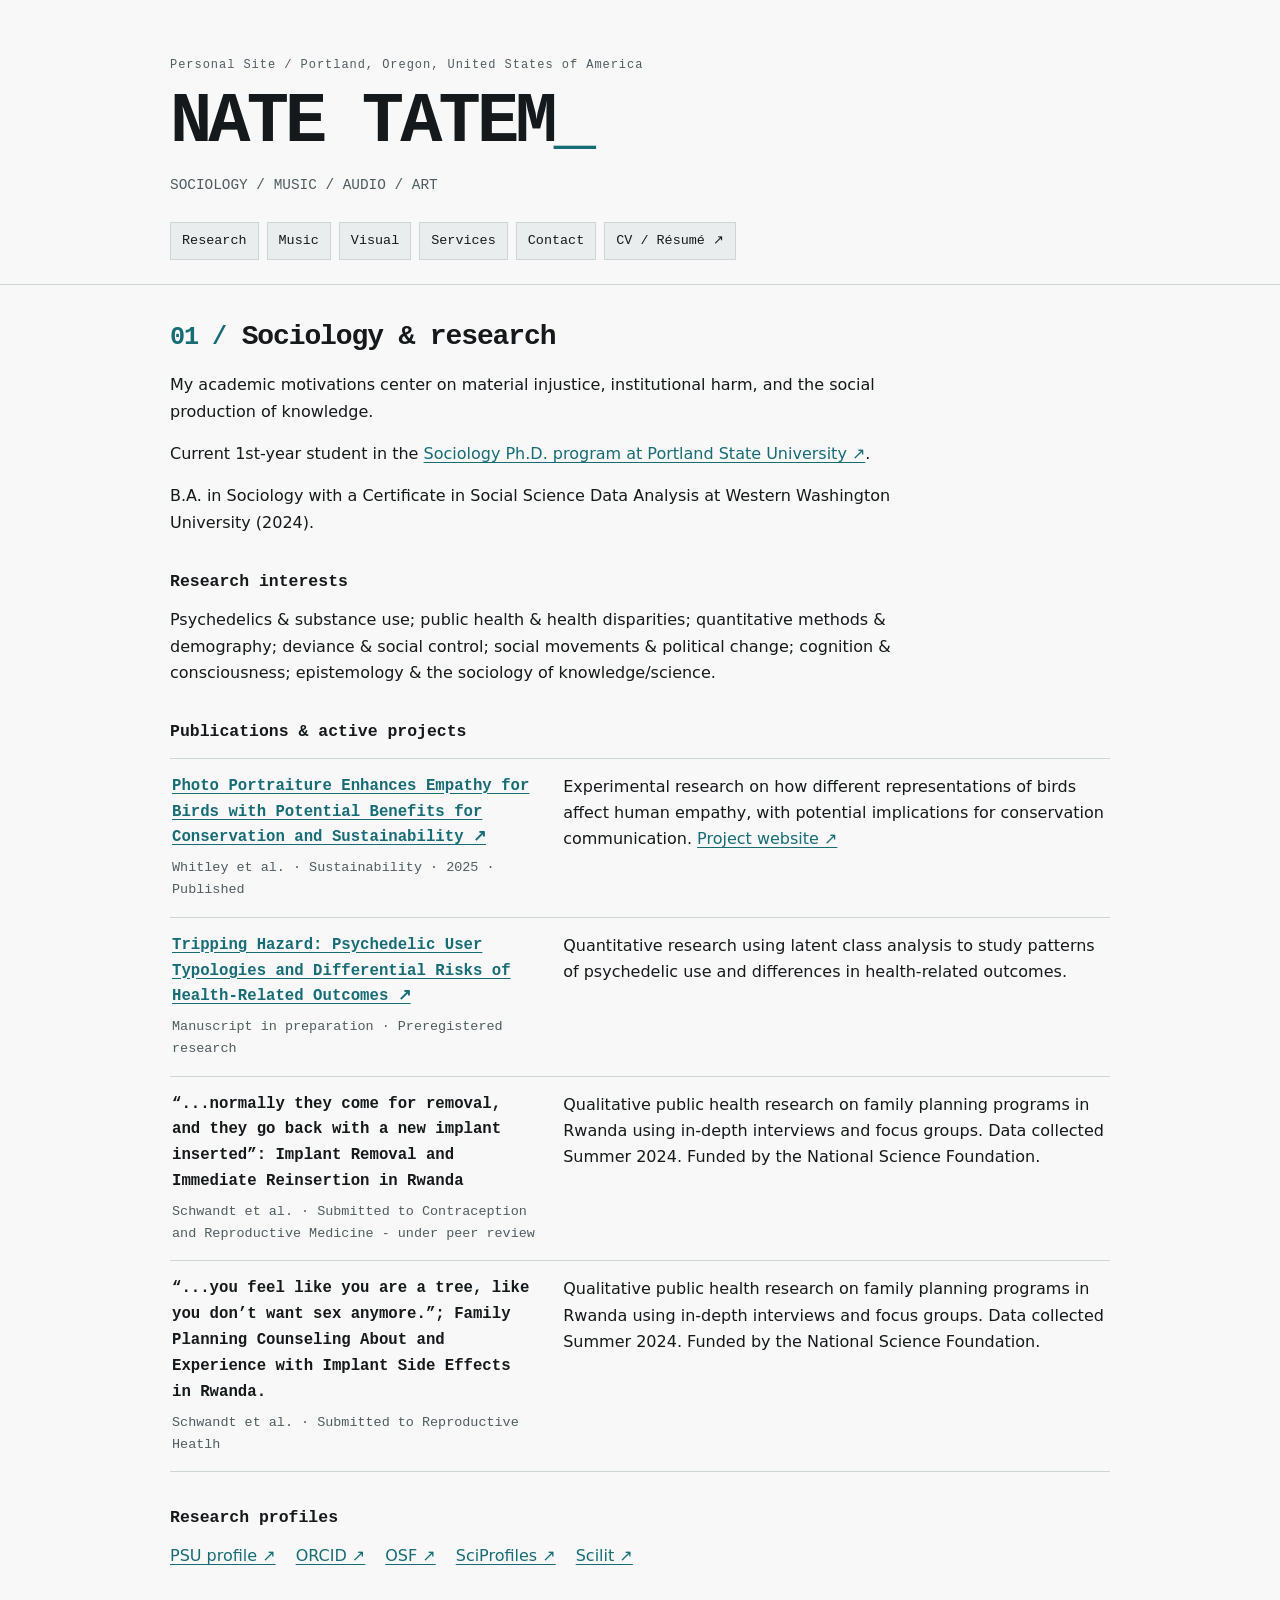
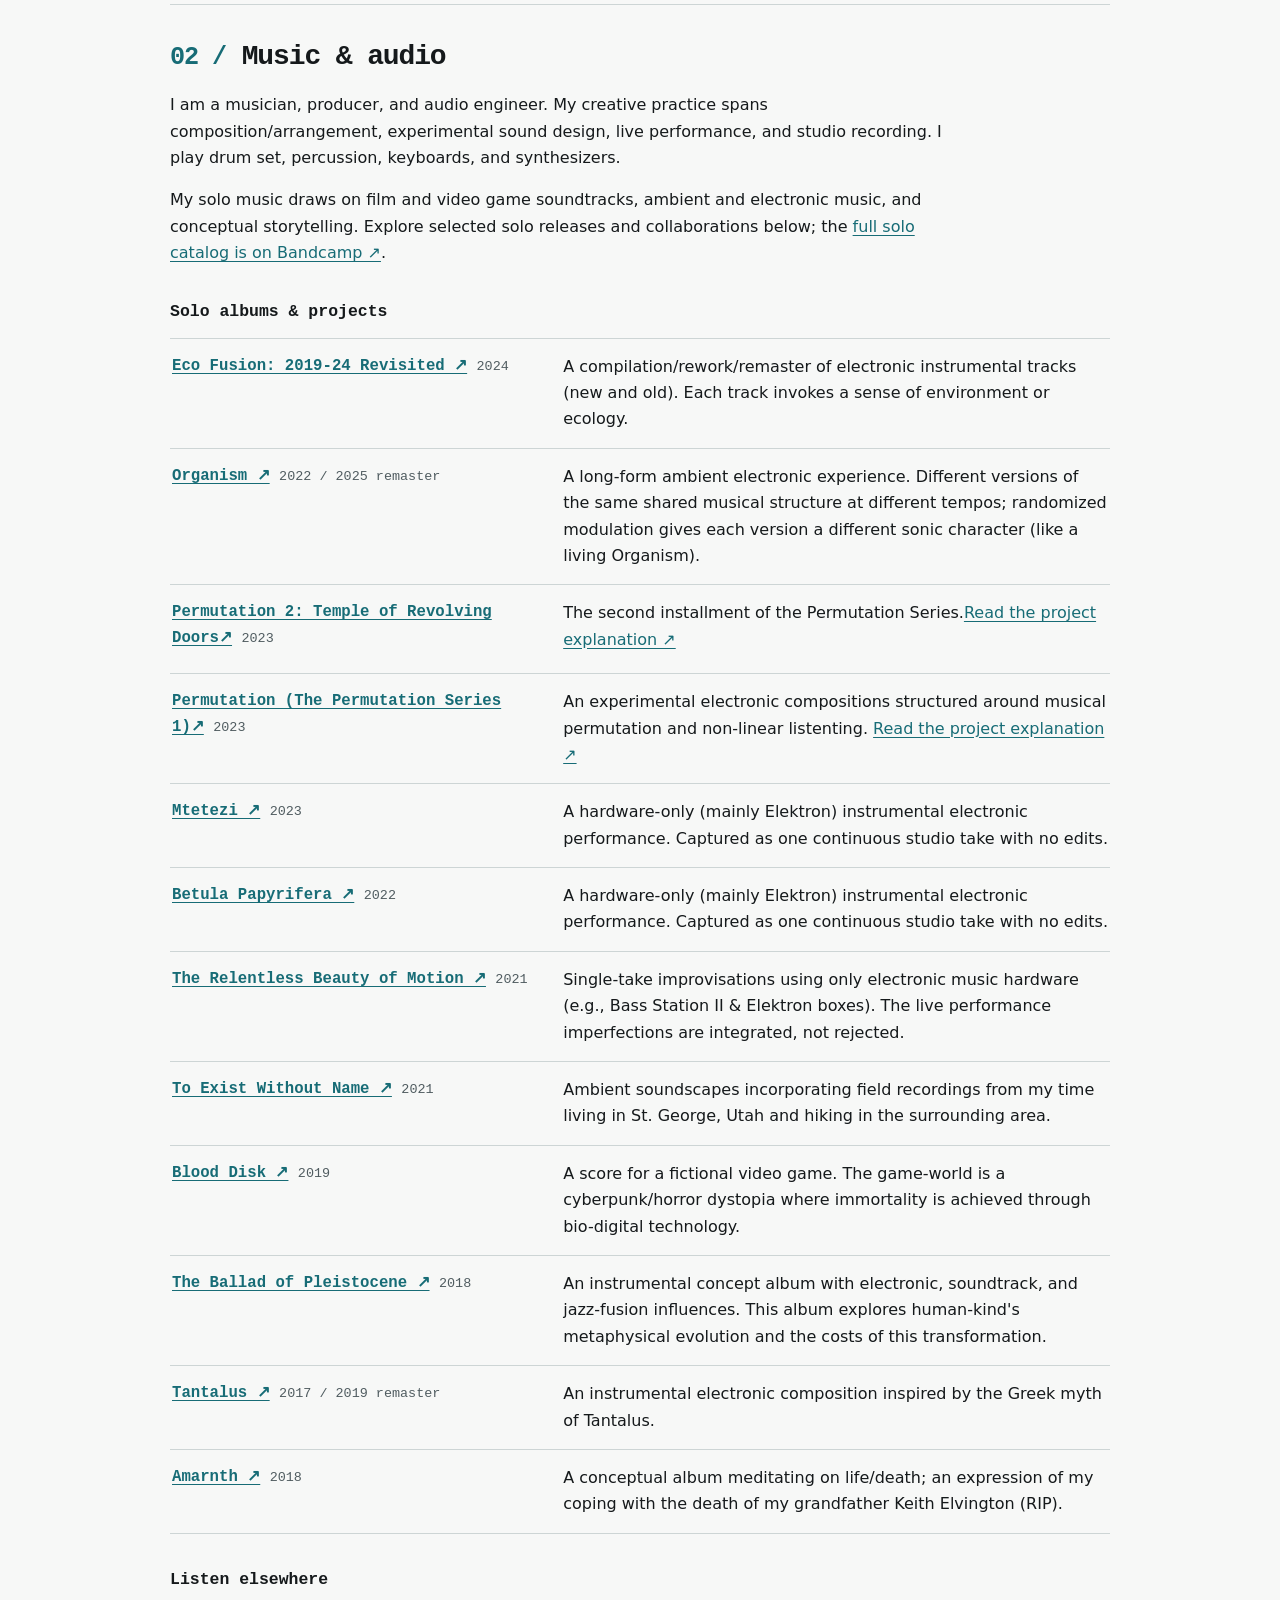
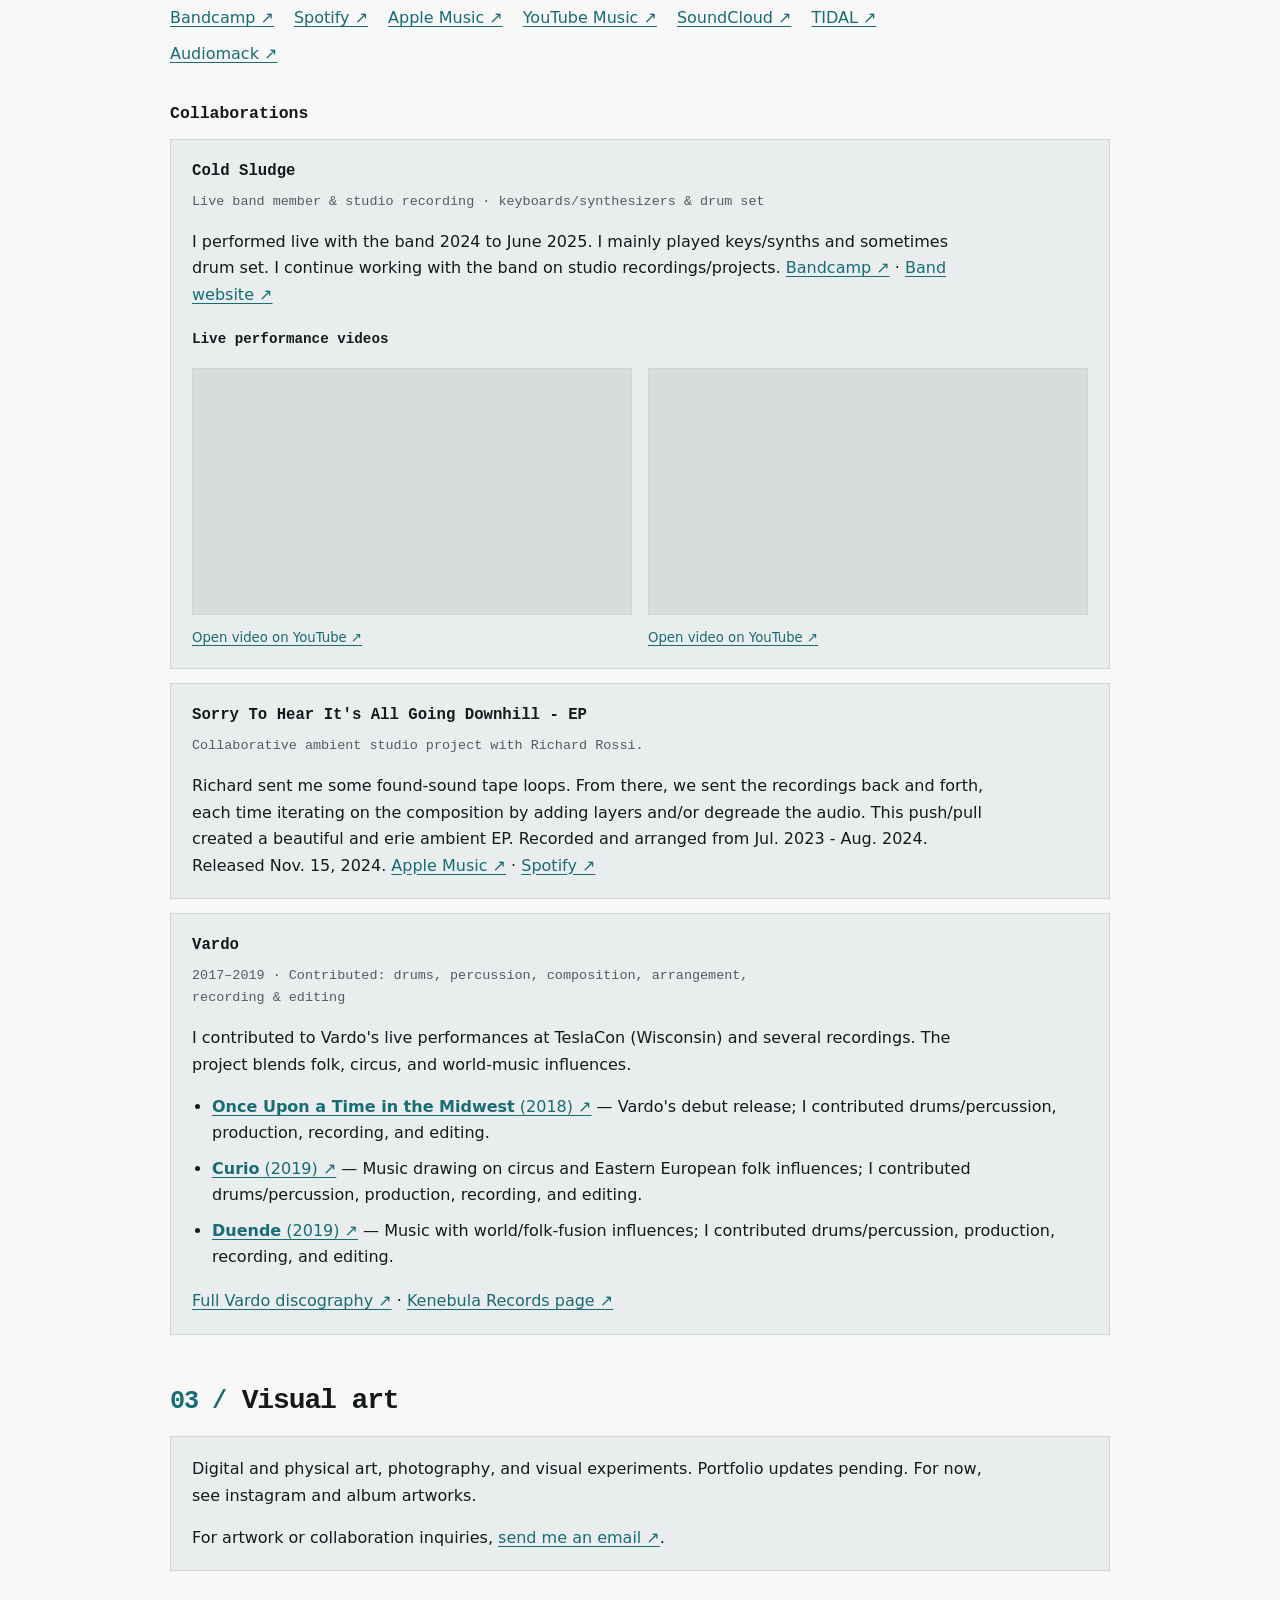
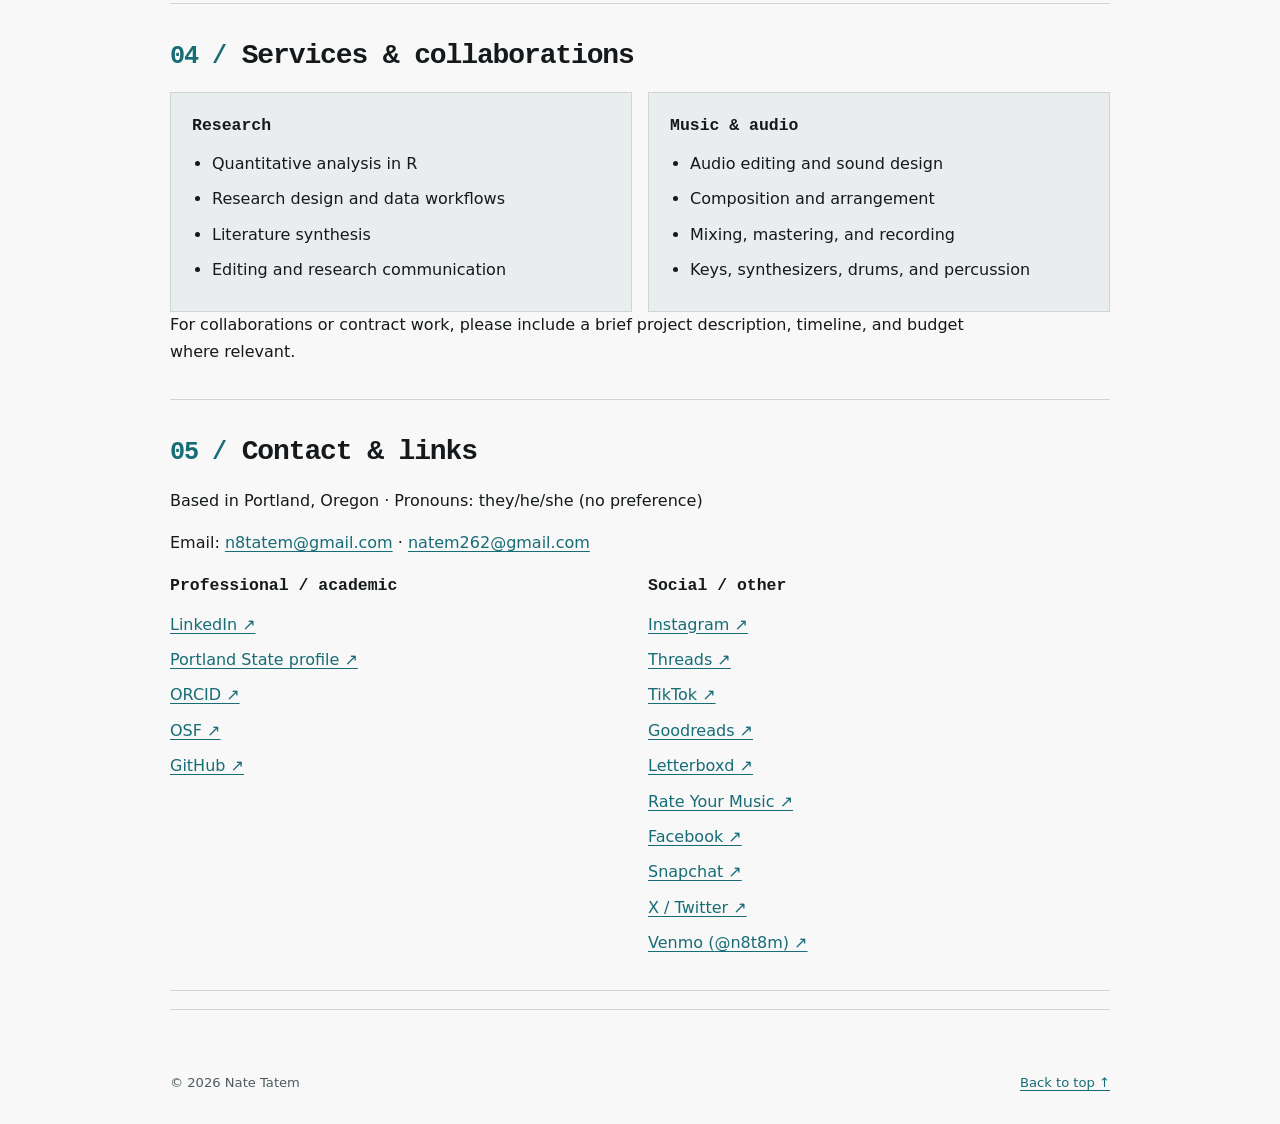
==== index.html @ 83df9c33 "Update index.html" ====
<!DOCTYPE html>
<html lang="en">
<head>
  <meta charset="UTF-8">
  <meta name="viewport" content="width=device-width, initial-scale=1">
  <meta name="description" content="Nate Tatem: sociology PhD student, researcher, musician, producer, and audio engineer. Publications, music, projects, and contact.">
  <title>Nate Tatem | Sociology, Music &amp; Audio</title>
  <link rel="stylesheet" href="style.css">
</head>
<body id="top">
  <!--
    ONE-PAGE WEBSITE
    Everything visitors read is in this file.
    To change words or links, edit the text between the HTML tags below.
    Colors, fonts, and spacing are in style.css.
    Sections have IDs (for example: id="research") so the navigation can jump to them.
    No JavaScript or website framework is required.
  -->
  <a class="skip-link" href="#main">Skip to content</a>

  <header class="site-header">
    <div class="wrap">
      <p class="kicker">Personal Site / Portland, Oregon, United States of America</p>
      <h1>NATE TATEM<span class="cursor" aria-hidden="true">_</span></h1>
      <p class="subtitle">SOCIOLOGY / MUSIC / AUDIO / ART</p>
      <nav aria-label="Page sections">
        <a href="#research">Research</a>
        <a href="#music">Music</a>
        <a href="#visual">Visual</a>
        <a href="#services">Services</a>
        <a href="#contact">Contact</a>
        <a href="https://docs.google.com/document/d/1RovgvD9X_7BbHX_mhOtFrE-JuVj5L-khV3Grfie6J5M/edit?usp=sharing">CV / Résumé ↗</a>
      </nav>
    </div>
  </header>

  <main id="main" class="wrap">
    <!-- 01: RESEARCH -->
    <section id="research" class="section">
      <h2><span class="section-number">01 /</span> Sociology &amp; research</h2>
      <p>My academic motivations center on material injustice, institutional harm, and the social production of knowledge.</p>
      <p>Current 1st-year student in the <a href="https://www.pdx.edu/sociology/graduate-students">Sociology Ph.D. program at Portland State University ↗</a>.</p>
      <p>B.A. in Sociology with a Certificate in Social Science Data Analysis at Western Washington University (2024).</p>
      

      <h3>Research interests</h3>
      <p>Psychedelics & substance use; public health & health disparities; quantitative methods & demography; deviance & social control; social movements & political change; cognition & consciousness; epistemology & the sociology of knowledge/science.</p>

      <h3>Publications &amp; active projects</h3>
      <div class="entries">
        <article class="entry">
          <div><h4><a href="https://doi.org/10.3390/su17198833">Photo Portraiture Enhances Empathy for Birds with Potential Benefits for Conservation and Sustainability ↗</a></h4><p class="meta">Whitley et al. · Sustainability · 2025 · Published</p></div>
          <p>Experimental research on how different representations of birds affect human empathy, with potential implications for conservation communication. <a href="https://wp.wwu.edu/nsfaward2240023/">Project website ↗</a></p>
        </article>
        <article class="entry">
          <div><h4><a href="https://osf.io/zuqg4">Tripping Hazard: Psychedelic User Typologies and Differential Risks of Health-Related Outcomes ↗</a></h4><p class="meta">Manuscript in preparation · Preregistered research</p></div>
          <p>Quantitative research using latent class analysis to study patterns of psychedelic use and differences in health-related outcomes.</p>
        </article>
        <article class="entry">
          <div><h4>“...normally they come for removal, and they go back with a new implant inserted”: Implant Removal and Immediate Reinsertion in Rwanda</h4><p class="meta">Schwandt et al. · Submitted to Contraception and Reproductive Medicine - under peer review</p></div>
          <p>Qualitative public health research on family planning programs in Rwanda using in-depth interviews and focus groups. Data collected Summer 2024. Funded by the National Science Foundation.</p>
        </article>
        <article class="entry">
          <div><h4>“...you feel like you are a tree, like you don’t want sex anymore.”; Family Planning Counseling About and Experience with Implant Side Effects in Rwanda.</h4><p class="meta">Schwandt et al. · Submitted to Reproductive Heatlh</p></div>
          <p>Qualitative public health research on family planning programs in Rwanda using in-depth interviews and focus groups. Data collected Summer 2024. Funded by the National Science Foundation.</p>
        </article>
      </div>

      <h3>Research profiles</h3>
      <p class="link-line">
        <a href="https://www.pdx.edu/sociology/graduate-students">PSU profile ↗</a>
        <a href="https://orcid.org/0009-0002-8959-082X">ORCID ↗</a>
        <a href="https://osf.io/nkf5h/">OSF ↗</a>
        <a href="https://sciprofiles.com/profile/4597813">SciProfiles ↗</a>
        <a href="https://www.scilit.com/scholars/32011373">Scilit ↗</a>
      </p>
    </section>

    <!-- 02: MUSIC -->
    <section id="music" class="section">
      <h2><span class="section-number">02 /</span> Music &amp; audio</h2>
      <p>I am a musician, producer, and audio engineer. My creative practice spans composition/arrangement, experimental sound design, live performance, and studio recording. I play drum set, percussion, keyboards, and synthesizers.</p>
      <p>My solo music draws on film and video game soundtracks, ambient and electronic music, and conceptual storytelling. Explore selected solo releases and collaborations below; the <a href="https://n8t8m.bandcamp.com/">full solo catalog is on Bandcamp ↗</a>.</p>
      <h3>Solo albums &amp; projects</h3>
      <div class="entries">
        <article class="entry"><div><h4><a href="https://music.apple.com/us/album/eco-fusion-2019-24-revisited-2024-remaster/1748461911">Eco Fusion: 2019-24 Revisited ↗</a> <span class="year">2024</span></h4></div><p>A compilation/rework/remaster of electronic instrumental tracks (new and old). Each track invokes a sense of environment or ecology.</p></article>
        <article class="entry"><div><h4><a href="https://n8t8m.bandcamp.com/album/organism">Organism ↗</a> <span class="year">2022 / 2025 remaster</span></h4></div><p>A long-form ambient electronic experience. Different versions of the same shared musical structure at different tempos; randomized modulation gives each version a different sonic character (like a living Organism).</p></article>
        <article class="entry"><div><h4><a href="https://music.apple.com/us/album/permutation-2-temple-of-revolving-doors/1743018515">Permutation 2: Temple of Revolving Doors↗</a> <span class="year">2023</span></h4></div><p>The second installment of the Permutation Series.<a href="https://docs.google.com/document/d/1abXACVfcKZyuInPH2lasOvWFJ02yWaGi-sxxujkwZ5Q/pub">Read the project explanation ↗</a></p></article>
        <article class="entry"><div><h4><a href="https://music.apple.com/us/album/permutation/1743118488">Permutation (The Permutation Series 1)↗</a> <span class="year">2023</span></h4></div><p>An experimental electronic compositions structured around musical permutation and non-linear listenting. <a href="https://docs.google.com/document/d/1abXACVfcKZyuInPH2lasOvWFJ02yWaGi-sxxujkwZ5Q/pub">Read the project explanation ↗</a></p></article>  
        <article class="entry"><div><h4><a href="https://n8t8m.bandcamp.com/album/mtetezi">Mtetezi ↗</a> <span class="year">2023</span></h4></div><p>A hardware-only (mainly Elektron) instrumental electronic performance. Captured as one continuous studio take with no edits.</p></article>
        <article class="entry"><div><h4><a href="https://n8t8m.bandcamp.com/album/betula-papyrifera">Betula Papyrifera ↗</a> <span class="year">2022</span></h4></div><p>A hardware-only (mainly Elektron) instrumental electronic performance. Captured as one continuous studio take with no edits.</p></article>
        <article class="entry"><div><h4><a href="https://n8t8m.bandcamp.com/album/the-relentless-beauty-of-motion-2">The Relentless Beauty of Motion ↗</a> <span class="year">2021</span></h4></div><p>Single-take improvisations using only electronic music hardware (e.g., Bass Station II & Elektron boxes). The live performance imperfections are integrated, not rejected.</p></article>
        <article class="entry"><div><h4><a href="https://n8t8m.bandcamp.com/album/to-exist-without-name">To Exist Without Name ↗</a> <span class="year">2021</span></h4></div><p>Ambient soundscapes incorporating field recordings from my time living in St. George, Utah and hiking in the surrounding area.</p></article>
        <article class="entry"><div><h4><a href="https://n8t8m.bandcamp.com/album/blood-disk">Blood Disk ↗</a> <span class="year">2019</span></h4></div><p>A score for a fictional video game. The game-world is a cyberpunk/horror dystopia where immortality is achieved through bio-digital technology.</p></article>
        <article class="entry"><div><h4><a href="https://n8t8m.bandcamp.com/album/the-ballad-of-pleistocene">The Ballad of Pleistocene ↗</a> <span class="year">2018</span></h4></div><p>An instrumental concept album with electronic, soundtrack, and jazz-fusion influences. This album explores human-kind's metaphysical evolution and the costs of this transformation.</p></article>
        <article class="entry"><div><h4><a href="https://n8t8m.bandcamp.com/album/tantalus-2019-remaster">Tantalus ↗</a> <span class="year">2017 / 2019 remaster</span></h4></div><p>An instrumental electronic composition inspired by the Greek myth of Tantalus.</p></article>
        <article class="entry"><div><h4><a href="https://n8t8m.bandcamp.com/album/amarnth">Amarnth ↗</a> <span class="year">2018</span></h4></div><p>A conceptual album meditating on life/death; an expression of my coping with the death of my grandfather Keith Elvington (RIP).</p></article>
      </div>

      <h3>Listen elsewhere</h3>
      <p class="link-line">
        <a href="https://n8t8m.bandcamp.com/">Bandcamp ↗</a>
        <a href="https://open.spotify.com/artist/280AVnwGDOdUkVxobsOkqB">Spotify ↗</a>
        <a href="https://music.apple.com/us/artist/nate-tatem/1448048139">Apple Music ↗</a>
        <a href="https://music.youtube.com/channel/UCMEGdbPtAvLXdA23YEi4zVA">YouTube Music ↗</a>
        <a href="https://soundcloud.com/natetatem">SoundCloud ↗</a>
        <a href="https://tidal.com/browse/artist/10782310">TIDAL ↗</a>
        <a href="https://audiomack.com/natem262">Audiomack ↗</a>
      </p>

      <h3>Collaborations</h3>
      <div class="panel">
        <h4>Cold Sludge</h4>
        <p class="meta">Live band member & studio recording · keyboards/synthesizers &amp; drum set</p>
        <p>I performed live with the band 2024 to June 2025. I mainly played keys/synths and sometimes drum set. I continue working with the band on studio recordings/projects. <a href="https://coldsludge.bandcamp.com/">Bandcamp ↗</a> · <a href="https://beacons.ai/coldsludge">Band website ↗</a></p>
        <p class="video-label">Live performance videos</p>
        <div class="video-grid">
          <div><iframe loading="lazy" src="https://www.youtube-nocookie.com/embed/g2t97krSRpU" title="Cold Sludge — live performance video 1" allow="accelerometer; autoplay; clipboard-write; encrypted-media; gyroscope; picture-in-picture; web-share" referrerpolicy="strict-origin-when-cross-origin" allowfullscreen></iframe><p><a href="https://youtu.be/g2t97krSRpU">Open video on YouTube ↗</a></p></div>
          <div><iframe loading="lazy" src="https://www.youtube-nocookie.com/embed/ch2X6v-_RAk" title="Cold Sludge — live performance video 2" allow="accelerometer; autoplay; clipboard-write; encrypted-media; gyroscope; picture-in-picture; web-share" referrerpolicy="strict-origin-when-cross-origin" allowfullscreen></iframe><p><a href="https://youtu.be/ch2X6v-_RAk">Open video on YouTube ↗</a></p></div>
        </div>
      </div>

      <div class="panel">
        <h4>Sorry To Hear It's All Going Downhill - EP</h4>
        <p class="meta">Collaborative ambient studio project with Richard Rossi. </p>
        <p>Richard sent me some found-sound tape loops. From there, we sent the recordings back and forth, each time iterating on the composition by adding layers and/or degreade the audio. This push/pull created a beautiful and erie ambient EP. Recorded and arranged from Jul. 2023 - Aug. 2024. Released Nov. 15, 2024. <a href="https://music.apple.com/us/album/sorry-to-hear-its-all-going-downhill-ep/1778685996">Apple Music ↗</a> · <a href="https://open.spotify.com/album/3CoQEbegC5YiCVLYY935vZ?si=Al2B6Z7SQFys9EtEpH0g2g">Spotify ↗</a></p>
      </div>

      <div class="panel">
        <h4>Vardo</h4>
        <p class="meta">2017–2019 · Contributed: drums, percussion, composition, arrangement, recording &amp; editing</p>
        <p>I contributed to Vardo's live performances at TeslaCon (Wisconsin) and several recordings. The project blends folk, circus, and world-music influences.</p>
        <ul class="project-list">
          <li><a href="https://curiodevardo.bandcamp.com/album/once-upon-a-time-in-the-midwest"><strong>Once Upon a Time in the Midwest</strong> (2018) ↗</a> — Vardo's debut release; I contributed drums/percussion, production, recording, and editing.</li>
          <li><a href="https://curiodevardo.bandcamp.com/album/curio"><strong>Curio</strong> (2019) ↗</a> — Music drawing on circus and Eastern European folk influences; I contributed drums/percussion, production, recording, and editing.</li>
          <li><a href="https://curiodevardo.bandcamp.com/album/duende"><strong>Duende</strong> (2019) ↗</a> — Music with world/folk-fusion influences; I contributed drums/percussion, production, recording, and editing.</li>
        </ul>
        <p><a href="https://curiodevardo.bandcamp.com/">Full Vardo discography ↗</a> · <a href="https://www.kenebula.com/vardo/">Kenebula Records page ↗</a></p>
      </div>

    <!-- 03: VISUAL ART -->
    <section id="visual" class="section">
      <h2><span class="section-number">03 /</span> Visual art</h2>
      <div class="panel">
        <p>Digital and physical art, photography, and visual experiments. Portfolio updates pending. For now, see instagram and album artworks.</p>
        <p>For artwork or collaboration inquiries, <a href="mailto:n8tatem@gmail.com">send me an email ↗</a>.</p>
      </div>
    </section>

    <!-- 04: SERVICES -->
    <section id="services" class="section">
      <h2><span class="section-number">04 /</span> Services &amp; collaborations</h2>
      <div class="columns">
        <div class="panel">
          <h3>Research</h3>
          <ul><li>Quantitative analysis in R</li><li>Research design and data workflows</li><li>Literature synthesis</li><li>Editing and research communication</li></ul>
        </div>
        <div class="panel">
          <h3>Music &amp; audio</h3>
          <ul><li>Audio editing and sound design</li><li>Composition and arrangement</li><li>Mixing, mastering, and recording</li><li>Keys, synthesizers, drums, and percussion</li></ul>
        </div>
      </div>
      <p>For collaborations or contract work, please include a brief project description, timeline, and budget where relevant.</p>
    </section>

    <!-- 05: CONTACT & LINKS -->
    <section id="contact" class="section">
      <h2><span class="section-number">05 /</span> Contact &amp; links</h2>
      <p>Based in Portland, Oregon · Pronouns: they/he/she (no preference)</p>
      <p>Email: <a href="mailto:n8tatem@gmail.com">n8tatem@gmail.com</a> · <a href="mailto:natem262@gmail.com">natem262@gmail.com</a></p>
      <div class="columns">
        <div>
          <h3>Professional / academic</h3>
          <ul class="link-list">
            <li><a href="https://www.linkedin.com/in/n8t8m/">LinkedIn ↗</a></li>
            <li><a href="https://www.pdx.edu/sociology/graduate-students">Portland State profile ↗</a></li>
            <li><a href="https://orcid.org/0009-0002-8959-082X">ORCID ↗</a></li>
            <li><a href="https://osf.io/nkf5h/">OSF ↗</a></li>
            <li><a href="https://github.com/n8t8m">GitHub ↗</a></li>
          </ul>
        </div>
        <div>
          <h3>Social / other</h3>
          <ul class="link-list">
            <li><a href="https://instagram.com/n8t8m">Instagram ↗</a></li>
            <li><a href="https://www.threads.net/@n8t8m?hl=en">Threads ↗</a></li>
            <li><a href="https://tiktok.com/@n8t8m">TikTok ↗</a></li>
            <li><a href="https://www.goodreads.com/user/show/165867591-nate-tatem">Goodreads ↗</a></li>
            <li><a href="https://letterboxd.com/n8t8m/">Letterboxd ↗</a></li>
            <li><a href="https://rateyourmusic.com/~n8t8m">Rate Your Music ↗</a></li>
            <li><a href="https://www.facebook.com/n8tatem/">Facebook ↗</a></li>
            <li><a href="https://www.snapchat.com/add/n8_t8m">Snapchat ↗</a></li>
            <li><a href="https://x.com/NateTatem">X / Twitter ↗</a></li>
            <li><a href="https://venmo.com/u/n8t8m">Venmo (@n8t8m) ↗</a></li>
          </ul>
        </div>
      </div>
      <!-- TODO: Add verified Bluesky profile URL here. -->
    </section>
  </main>

  <footer class="site-footer">
    <div class="wrap">
      <span>© 2026 Nate Tatem</span>
      <a href="#top">Back to top ↑</a>
    </div>
  </footer>
</body>
</html>
---- style.css ----
/*
  NATE TATEM — ONE-PAGE STYLES
  Start here to change the website's appearance.
  All colors are collected under :root.
  There are no frameworks or JavaScript dependencies.
*/
:root {
  --background: #f7f8f7;  /* slight off-white */
  --panel: #eaeded;       /* soft grey panels */
  --text: #15191b;        /* nearly black text */
  --muted: #505c60;       /* secondary text */
  --border: #cdd5d5;      /* thin dividers */
  --cyan: #c6f1f2;        /* pastel cyan accent */
  --link: #176c76;        /* darker cyan for readable hyperlinks */
  --page-width: 940px;
}

* { box-sizing: border-box; }
html { scroll-behavior: smooth; }
body {
  margin: 0;
  background: var(--background);
  color: var(--text);
  font-family: system-ui, -apple-system, BlinkMacSystemFont, "Segoe UI", sans-serif;
  font-size: 16px;
  line-height: 1.65;
}
.wrap { width: min(calc(100% - 40px), var(--page-width)); margin: 0 auto; }
a { color: var(--link); text-underline-offset: 3px; }
a:hover { text-decoration-thickness: 2px; }
a:focus-visible { outline: 3px solid var(--link); outline-offset: 3px; }
.skip-link { position: absolute; left: -9999px; top: 8px; padding: 8px; background: var(--cyan); color: var(--text); z-index: 100; }
.skip-link:focus { left: 8px; }

.site-header { border-bottom: 1px solid var(--border); padding: 56px 0 24px; }
.kicker, h1, h2, h3, h4, nav, .subtitle, .meta, .section-number, .video-label, .year {
  font-family: "SFMono-Regular", Consolas, "Liberation Mono", monospace;
}
.kicker { font-size: 0.75rem; color: var(--muted); letter-spacing: 0.08em; margin: 0 0 8px; }
h1 { font-size: clamp(2.15rem, 7vw, 4.4rem); letter-spacing: -0.055em; line-height: 1.08; margin: 0; }
.cursor { color: var(--link); }
.subtitle { color: var(--muted); font-size: 0.9rem; margin: 14px 0 24px; }
nav { display: flex; flex-wrap: wrap; gap: 8px; font-size: 0.84rem; }
nav a { color: var(--text); background: var(--panel); border: 1px solid var(--border); padding: 7px 11px; text-decoration: none; }
nav a:hover, nav a:focus-visible { background: var(--cyan); }

main { padding-bottom: 40px; }
.section { padding: 34px 0 18px; border-bottom: 1px solid var(--border); scroll-margin-top: 12px; }
h2 { font-size: clamp(1.3rem, 3vw, 1.75rem); line-height: 1.3; margin: 0 0 17px; letter-spacing: -0.04em; }
.section-number { color: var(--link); font-size: 0.9em; }
h3 { font-size: 1.03rem; margin: 32px 0 12px; }
h4 { font-size: 0.98rem; margin: 0 0 6px; }
p { margin: 0 0 16px; max-width: 78ch; }
.panel { padding: 19px 21px; background: var(--panel); border: 1px solid var(--border); margin-bottom: 14px; }
.panel > :last-child { margin-bottom: 0; }
.meta, .year { color: var(--muted); font-size: 0.84rem; }
.entries { border-top: 1px solid var(--border); }
.entry { display: grid; grid-template-columns: minmax(0, 1fr) minmax(0, 1.5fr); gap: 14px 28px; padding: 15px 2px; border-bottom: 1px solid var(--border); }
.entry p { margin: 0; }
.entry .meta { margin-top: 5px; }
.entry h4 a { font-weight: 700; }
.year { font-weight: normal; white-space: nowrap; }
.link-line { display: flex; gap: 10px 20px; flex-wrap: wrap; }
.columns { display: grid; grid-template-columns: repeat(2, minmax(0, 1fr)); gap: 16px; }
.columns .panel { margin: 0; }
.columns h3 { margin-top: 0; }
ul { padding-left: 20px; margin-top: 7px; }
li { margin-bottom: 9px; }
.link-list { list-style: none; padding-left: 0; }
.video-label { font-size: 0.89rem; font-weight: 700; margin-top: 20px; }
.video-grid { display: grid; grid-template-columns: repeat(2, minmax(0, 1fr)); gap: 16px; }
.video-grid iframe { width: 100%; aspect-ratio: 16 / 9; border: 1px solid var(--border); background: #d7dddd; }
.video-grid p { font-size: 0.83rem; margin: 4px 0 0; }
.project-list { margin-bottom: 18px; }

.site-footer { padding: 22px 0 30px; font-size: 0.82rem; color: var(--muted); }
.site-footer .wrap { display: flex; justify-content: space-between; flex-wrap: wrap; gap: 10px; }

@media (max-width: 700px) {
  .site-header { padding-top: 32px; }
  .entry, .columns, .video-grid { grid-template-columns: 1fr; }
  .entry { gap: 5px; }
  .section { padding-top: 29px; }
  .panel { padding: 16px; }
}
@media (prefers-reduced-motion: reduce) {
  html { scroll-behavior: auto; }
}
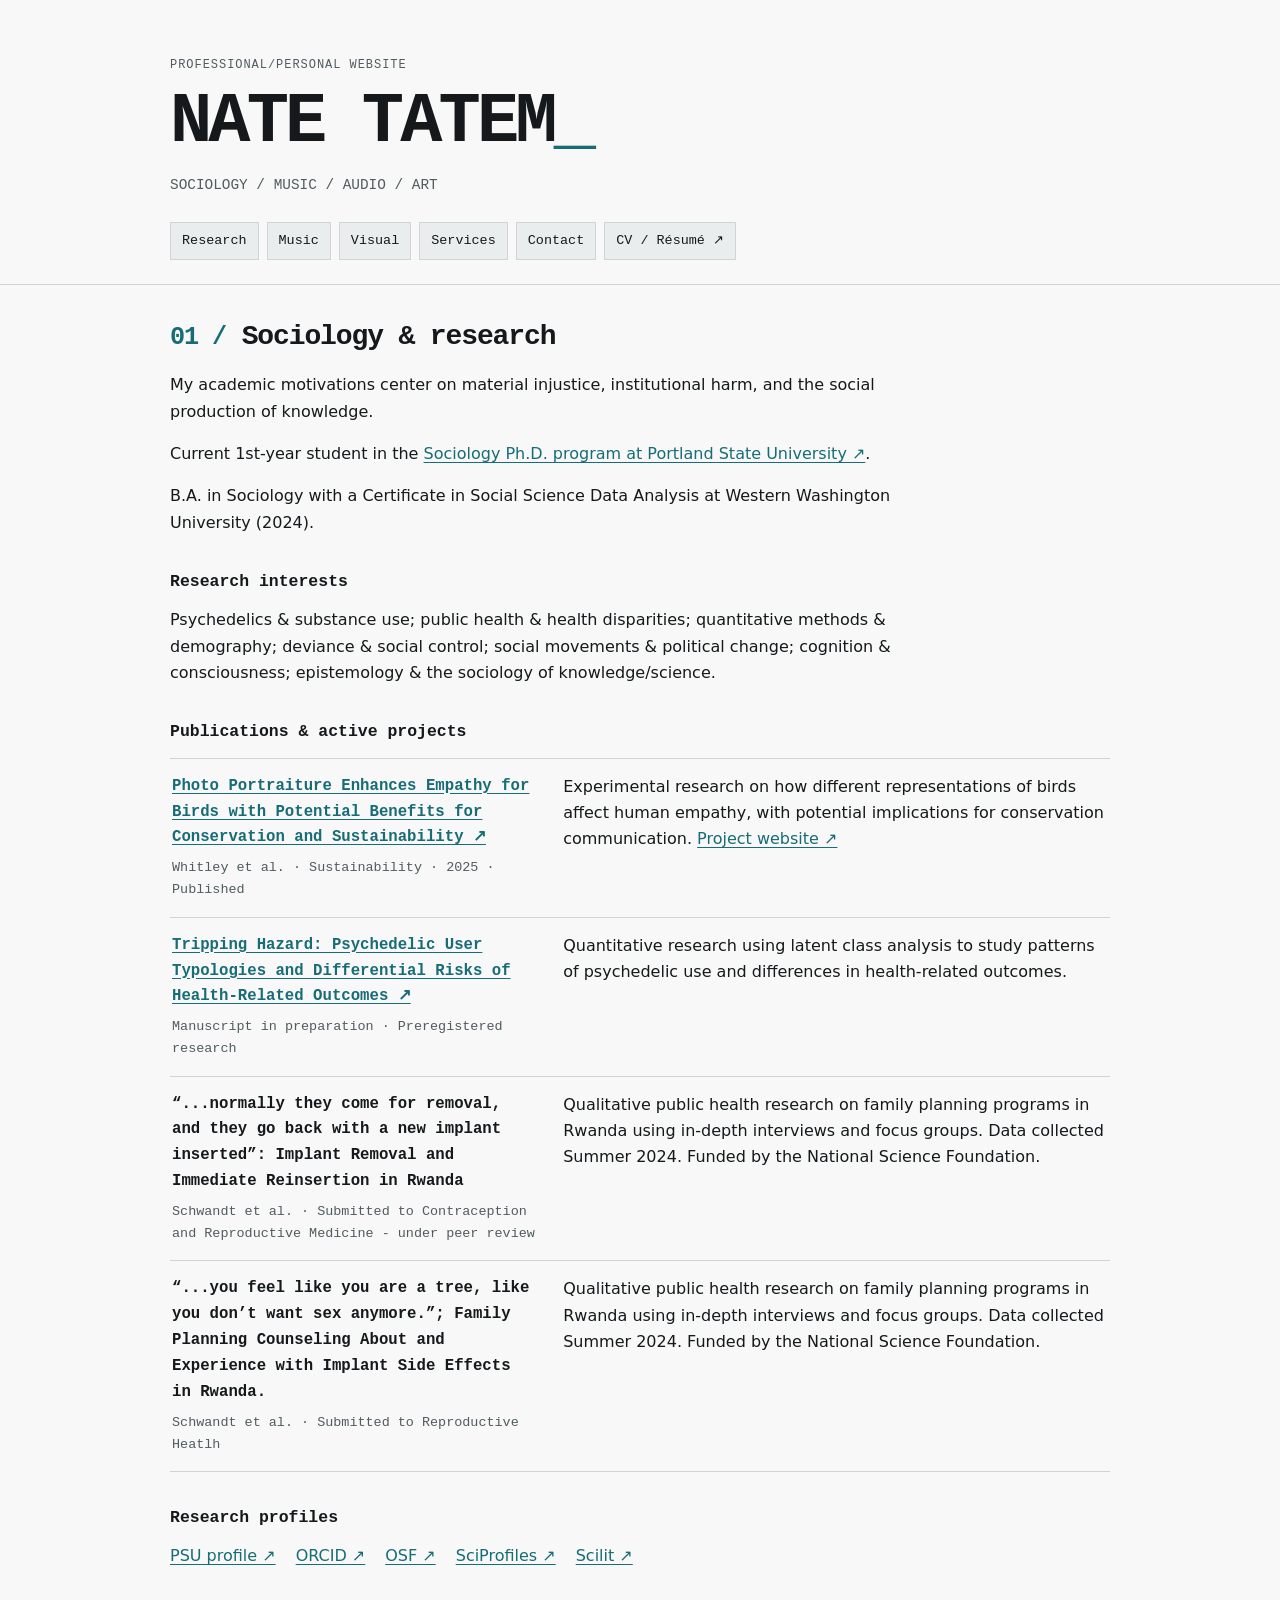
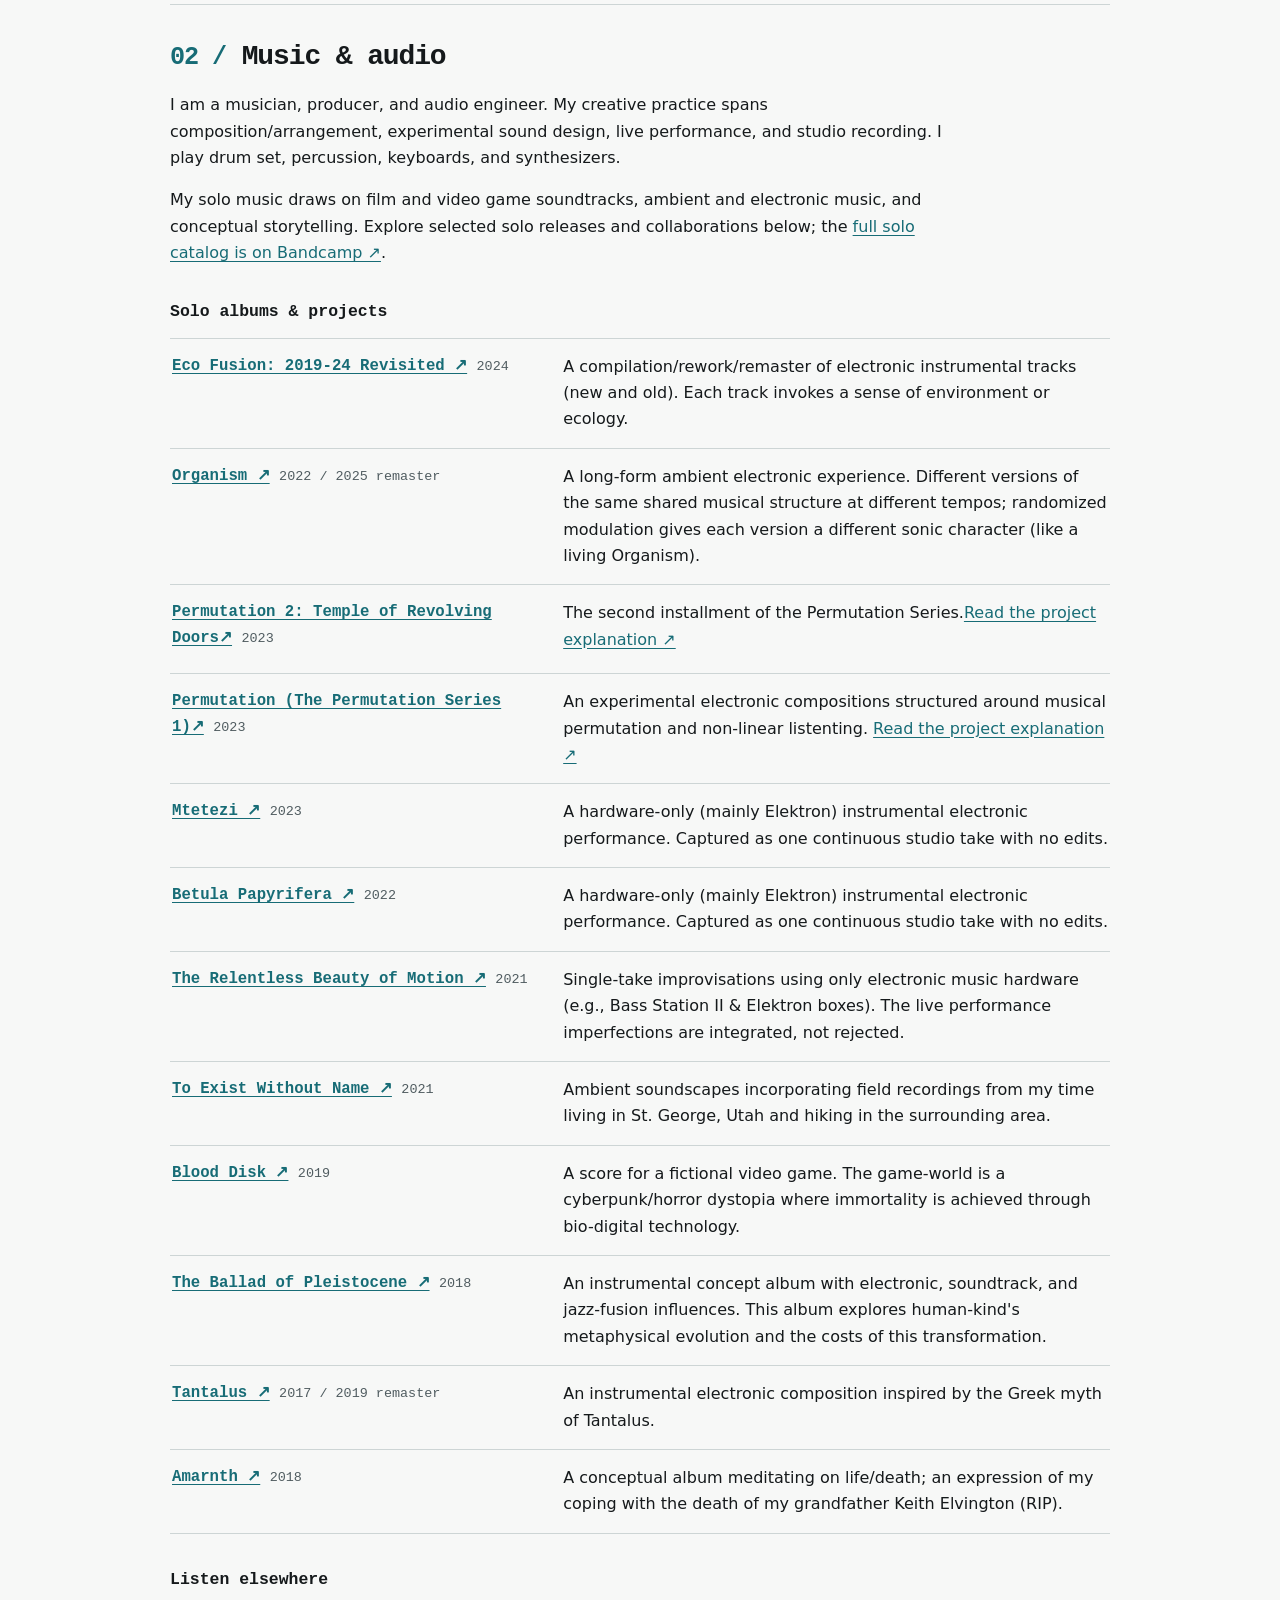
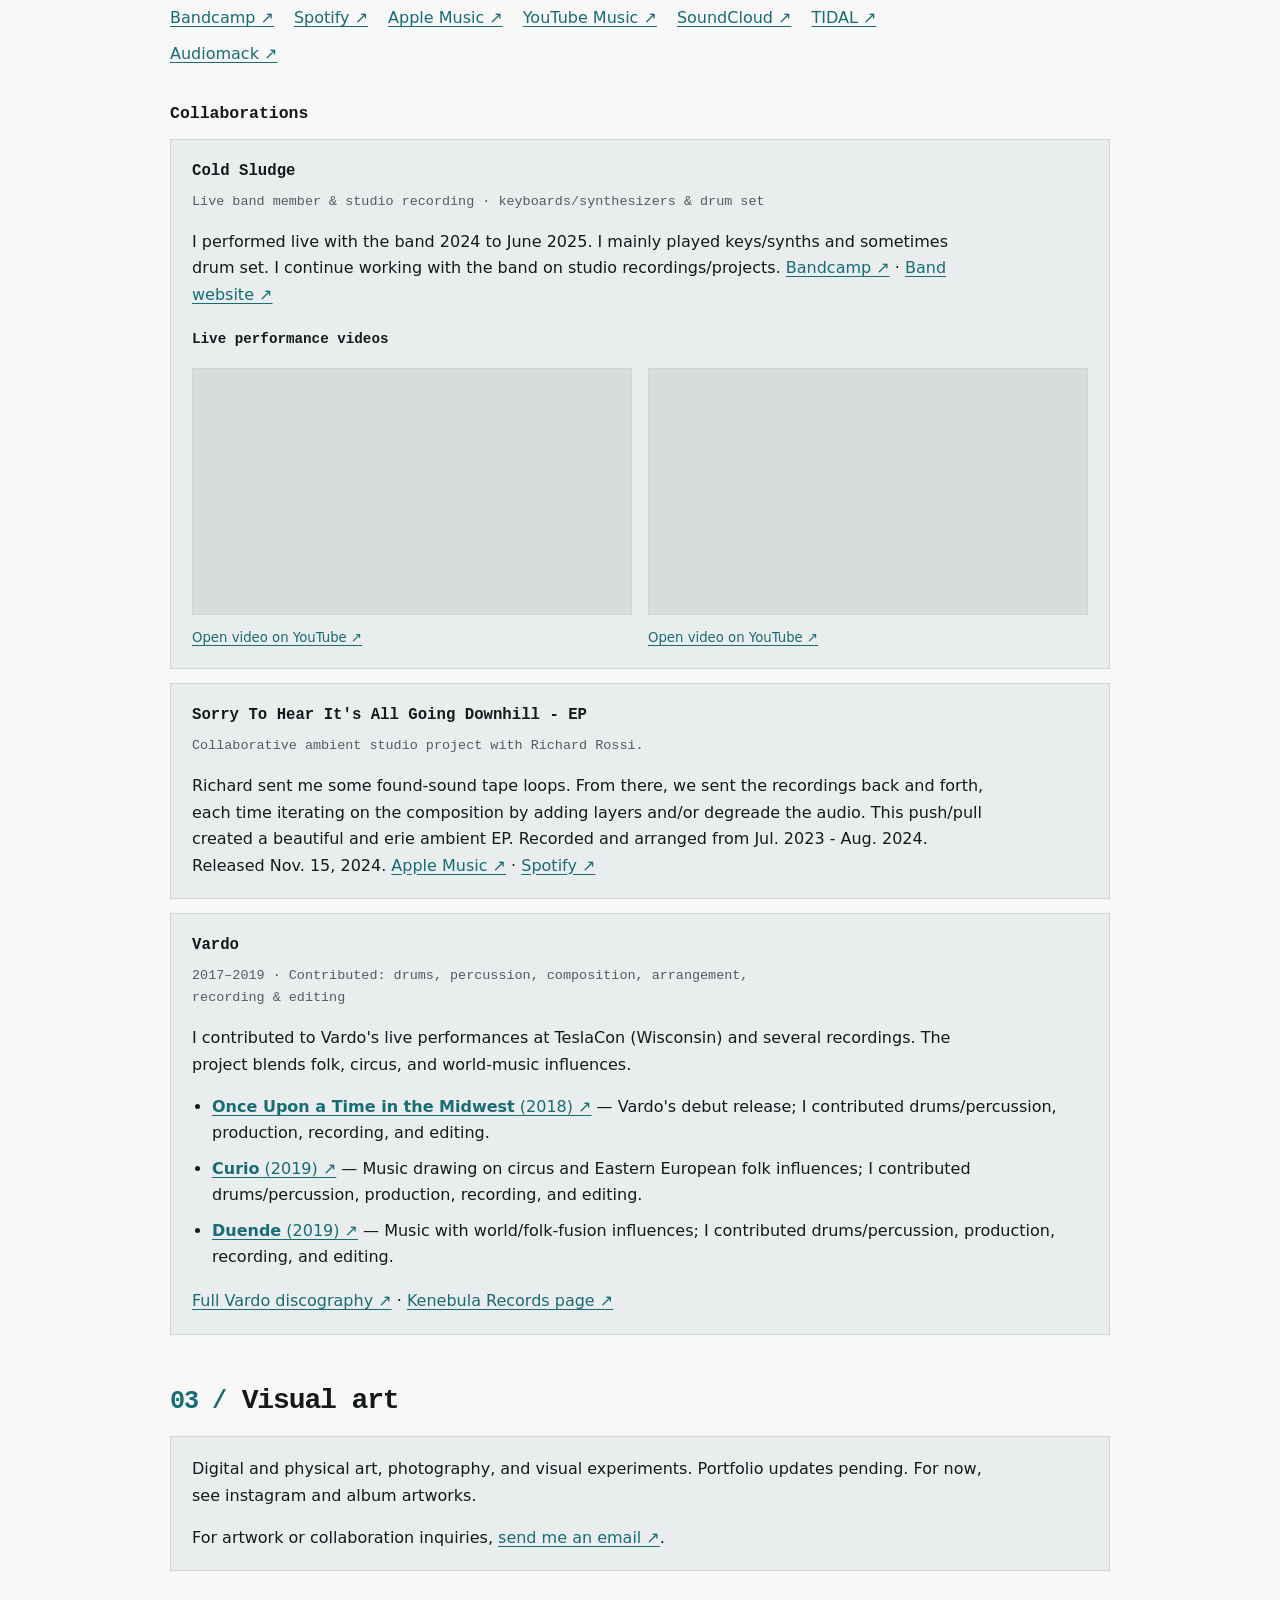
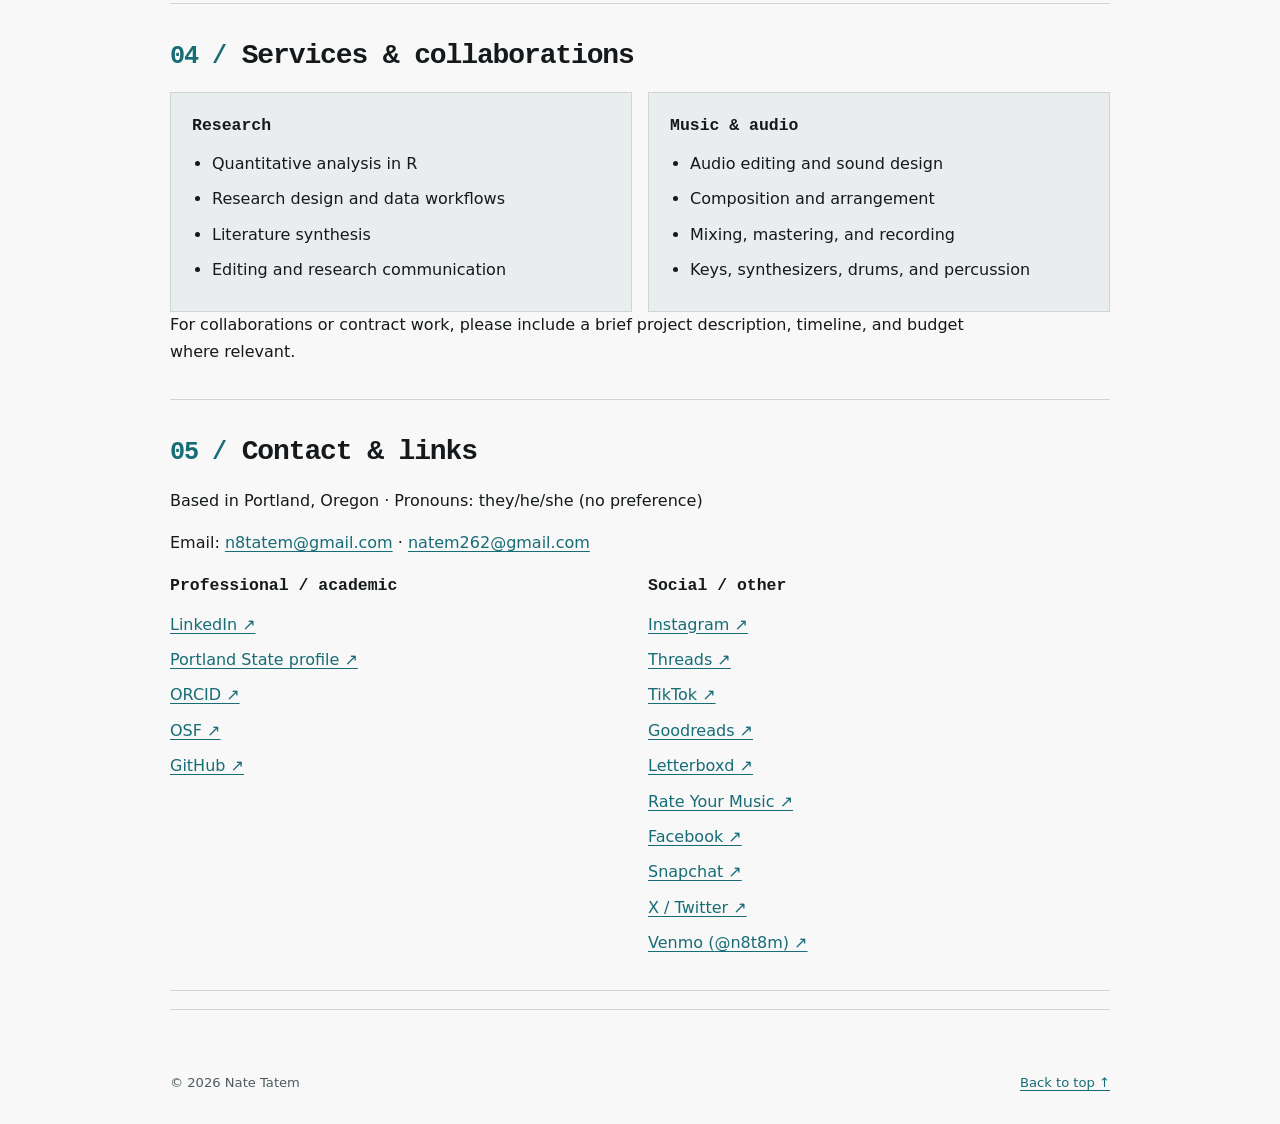
==== commit 529c855a: "Update kicker text in index.html" ====
--- a/index.html
+++ b/index.html
@@ -20,7 +20,7 @@
 
   <header class="site-header">
     <div class="wrap">
-      <p class="kicker">Personal Site / Portland, Oregon, United States of America</p>
+      <p class="kicker">PROFESSIONAL/PERSONAL WEBSITE</p>
       <h1>NATE TATEM<span class="cursor" aria-hidden="true">_</span></h1>
       <p class="subtitle">SOCIOLOGY / MUSIC / AUDIO / ART</p>
       <nav aria-label="Page sections">
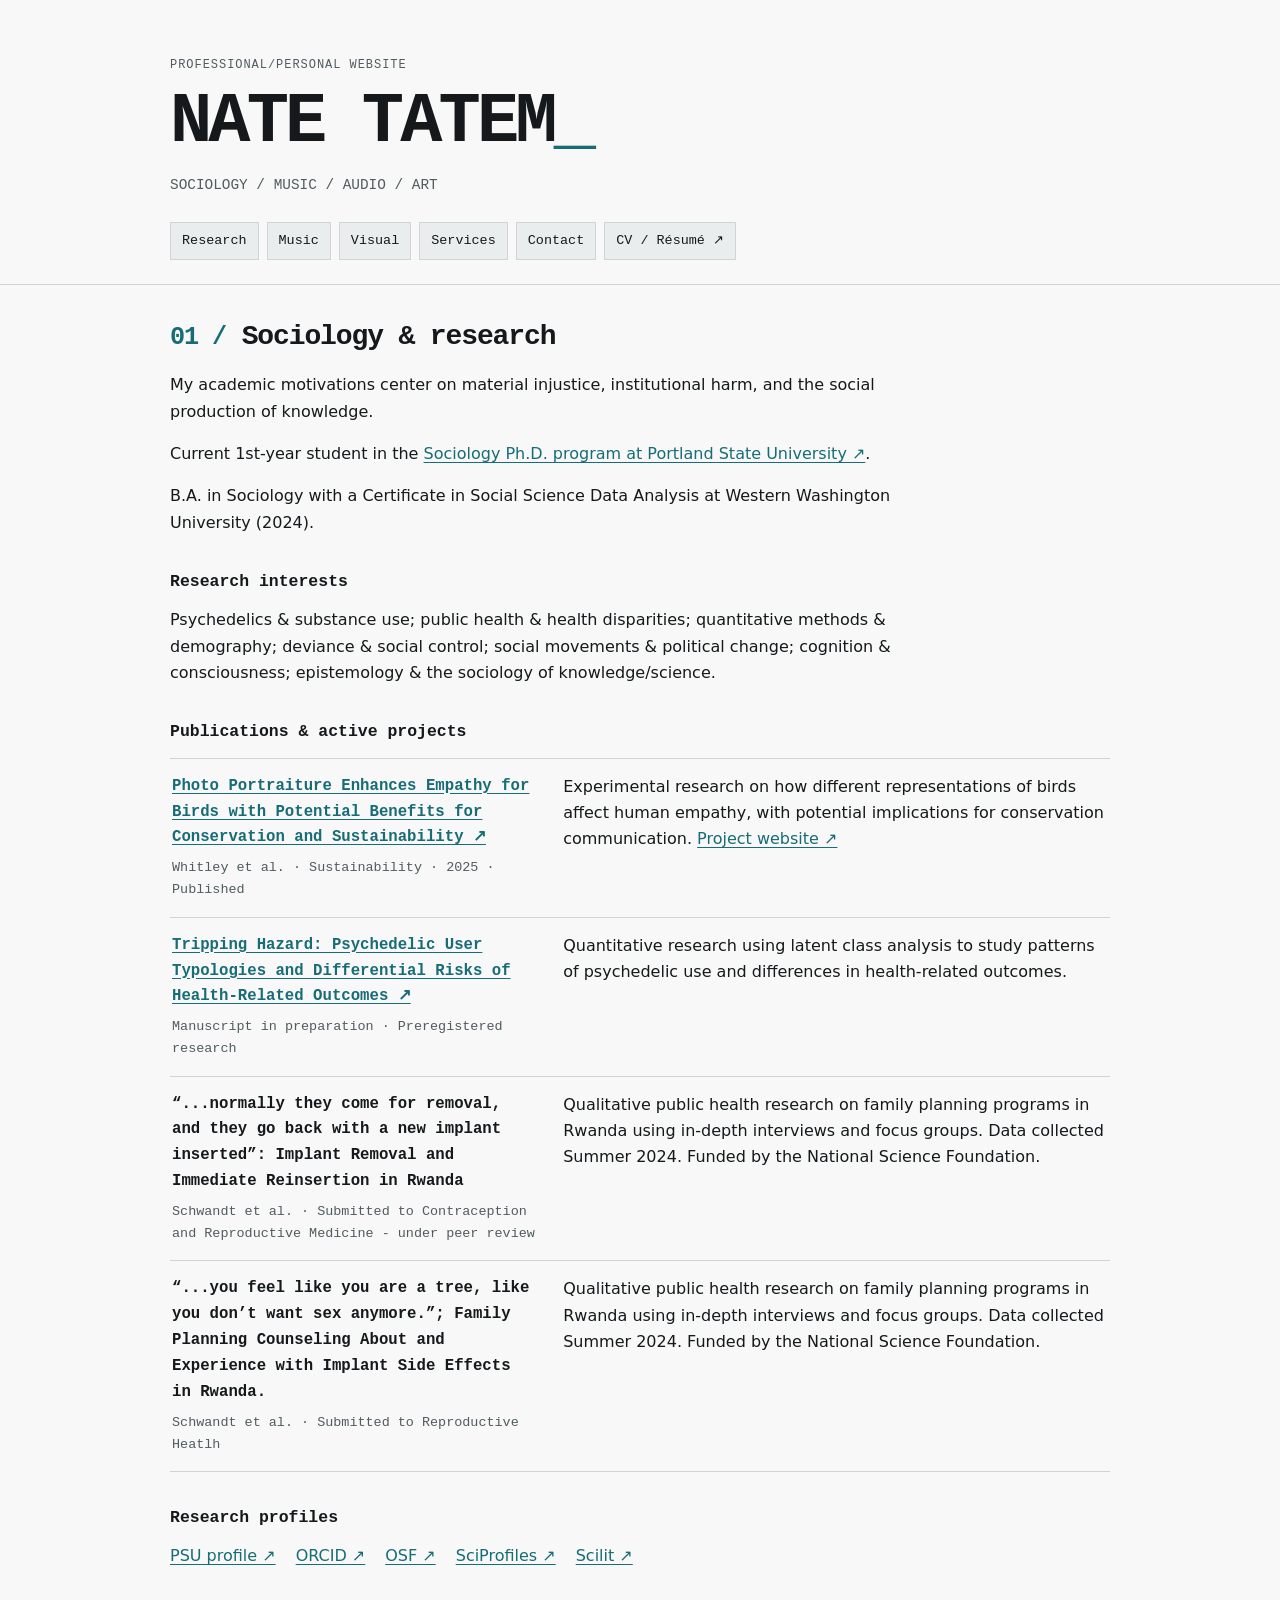
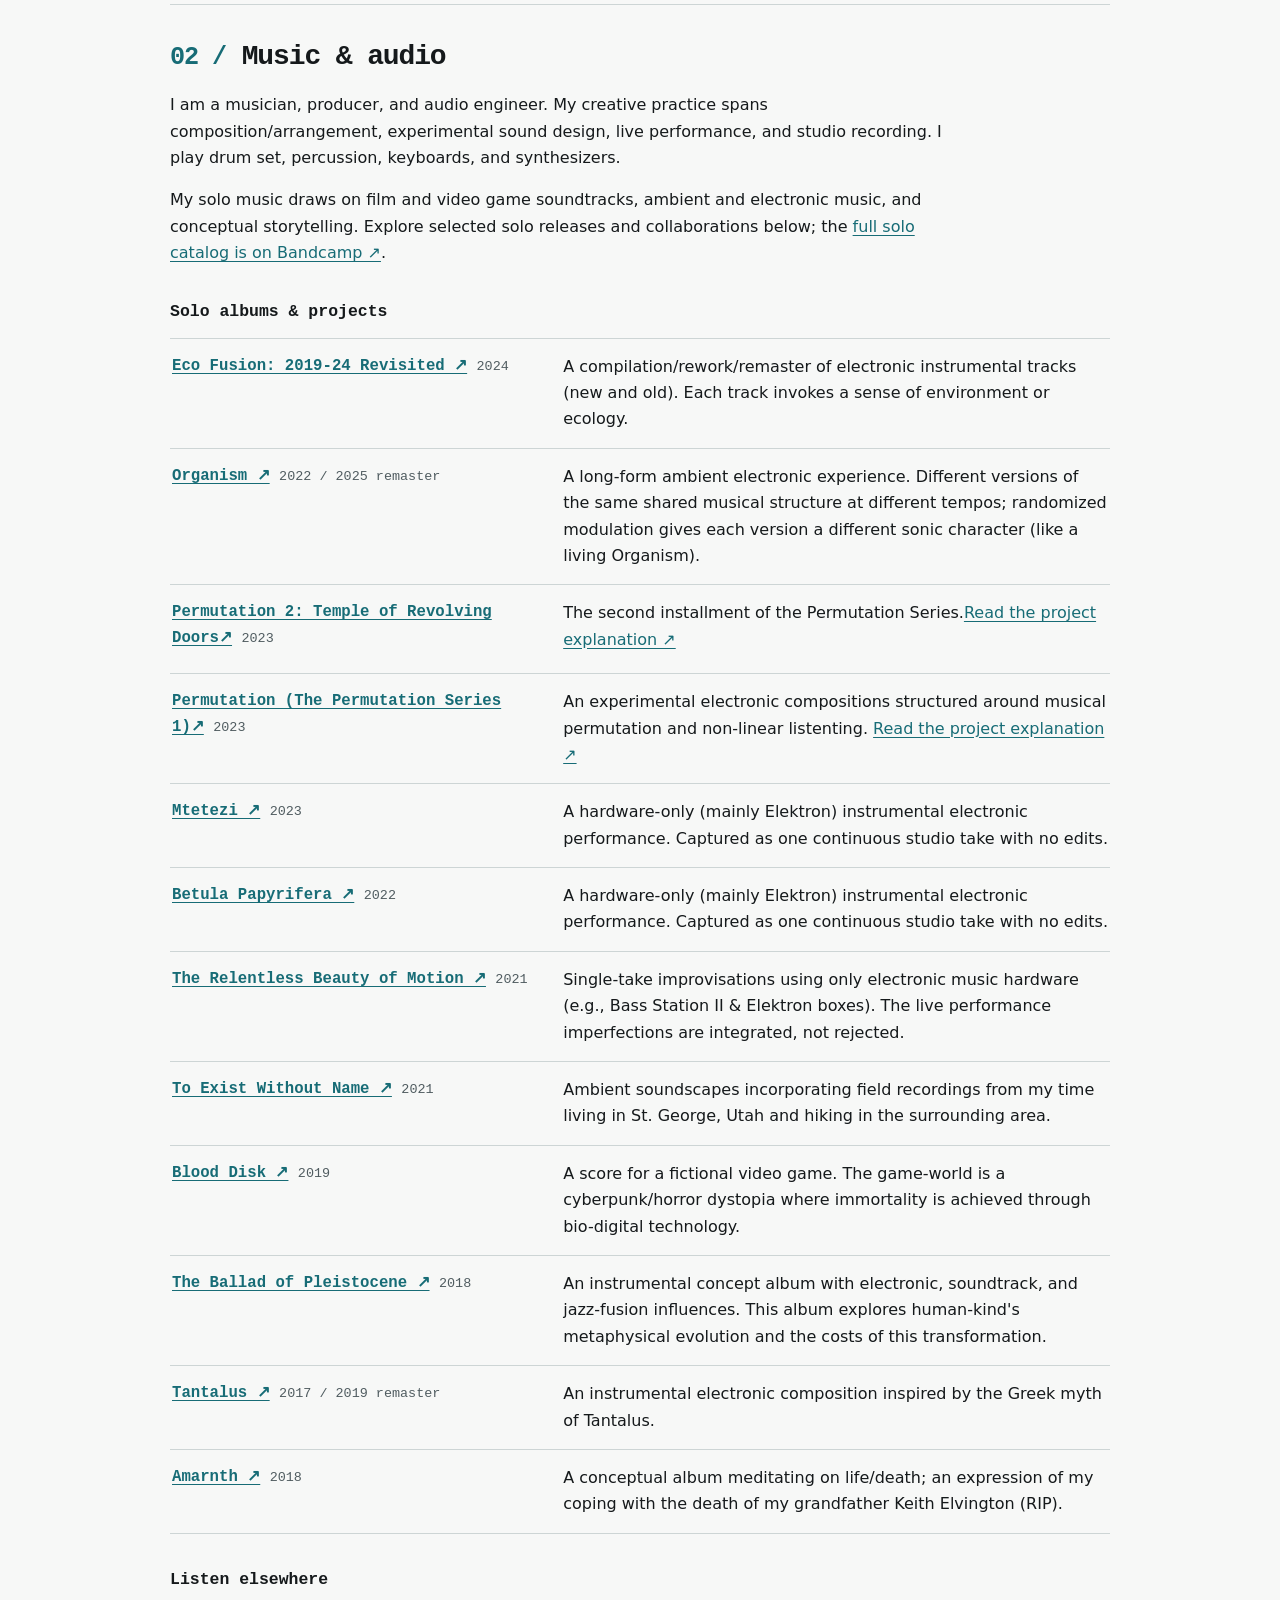
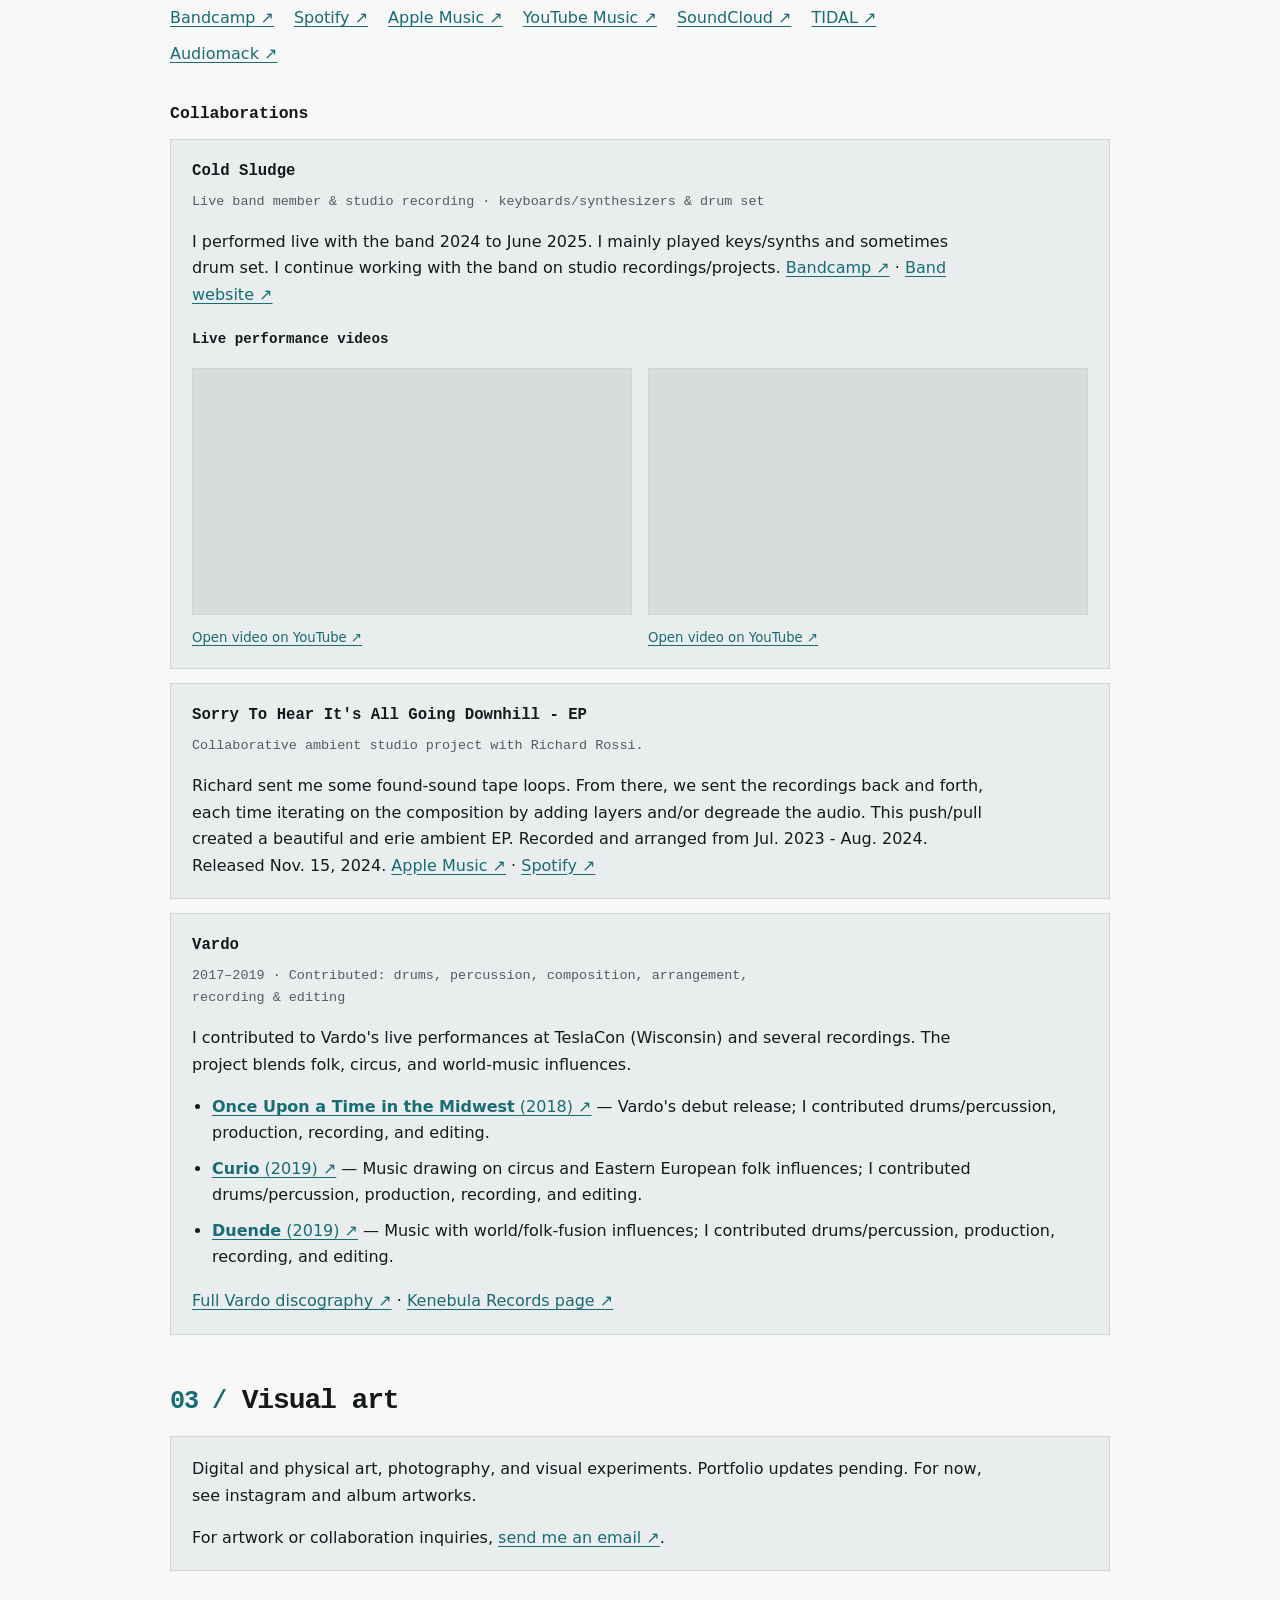
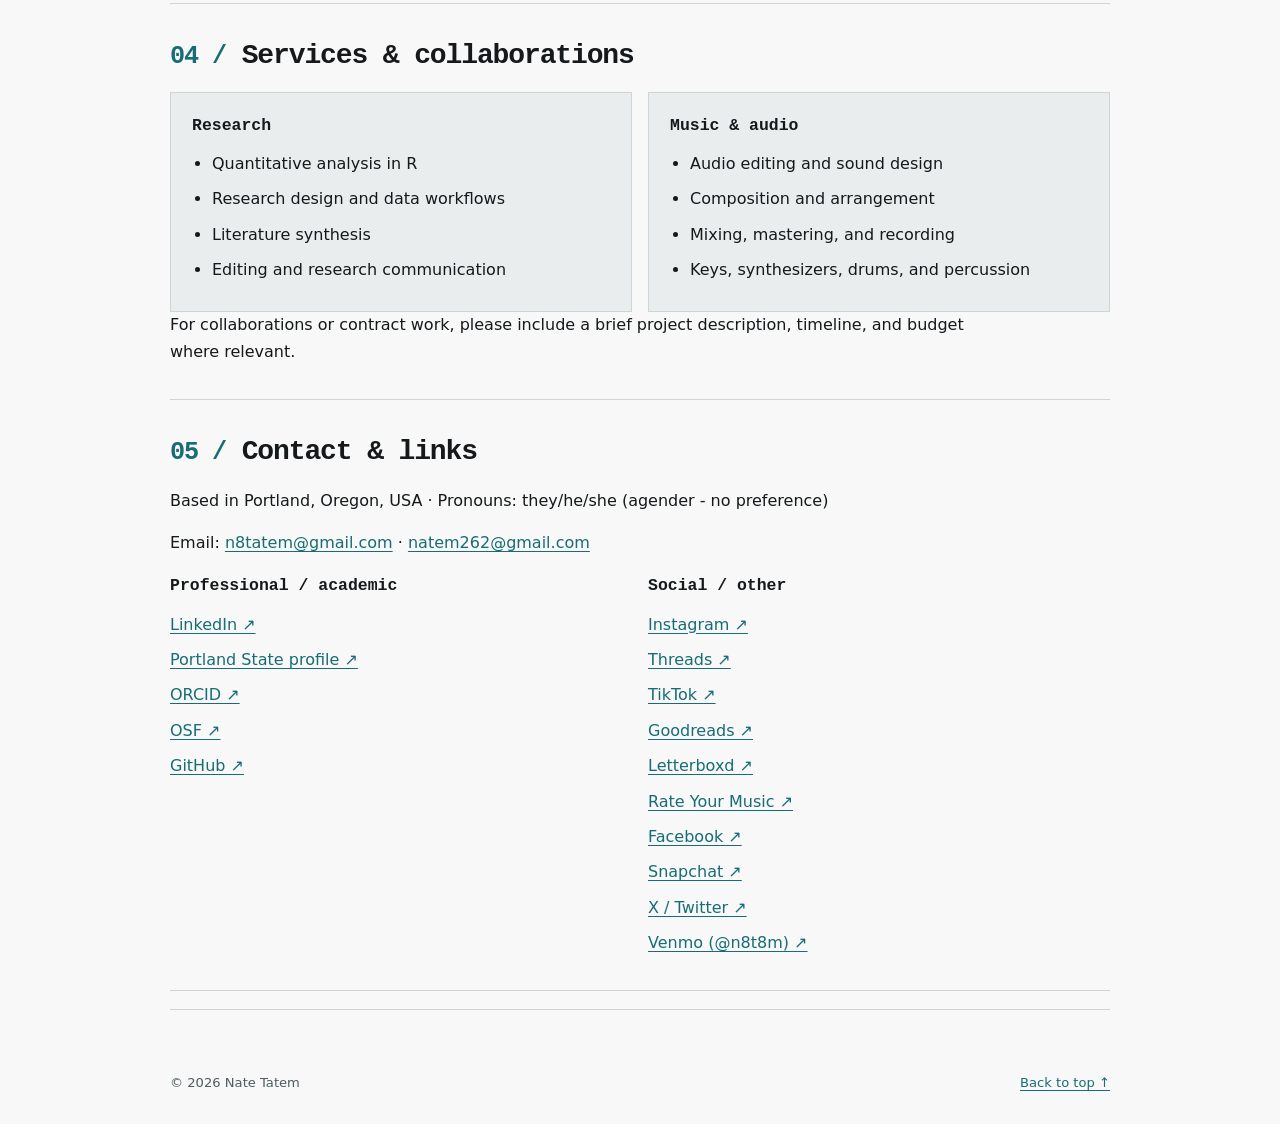
==== commit b266d3ab: "Modify contact information in index.html Updated pronouns and added 'USA' to location." ====
--- a/index.html
+++ b/index.html
@@ -166,7 +166,7 @@
     <!-- 05: CONTACT & LINKS -->
     <section id="contact" class="section">
       <h2><span class="section-number">05 /</span> Contact &amp; links</h2>
-      <p>Based in Portland, Oregon · Pronouns: they/he/she (no preference)</p>
+      <p>Based in Portland, Oregon, USA · Pronouns: they/he/she (agender - no preference)</p>
       <p>Email: <a href="mailto:n8tatem@gmail.com">n8tatem@gmail.com</a> · <a href="mailto:natem262@gmail.com">natem262@gmail.com</a></p>
       <div class="columns">
         <div>
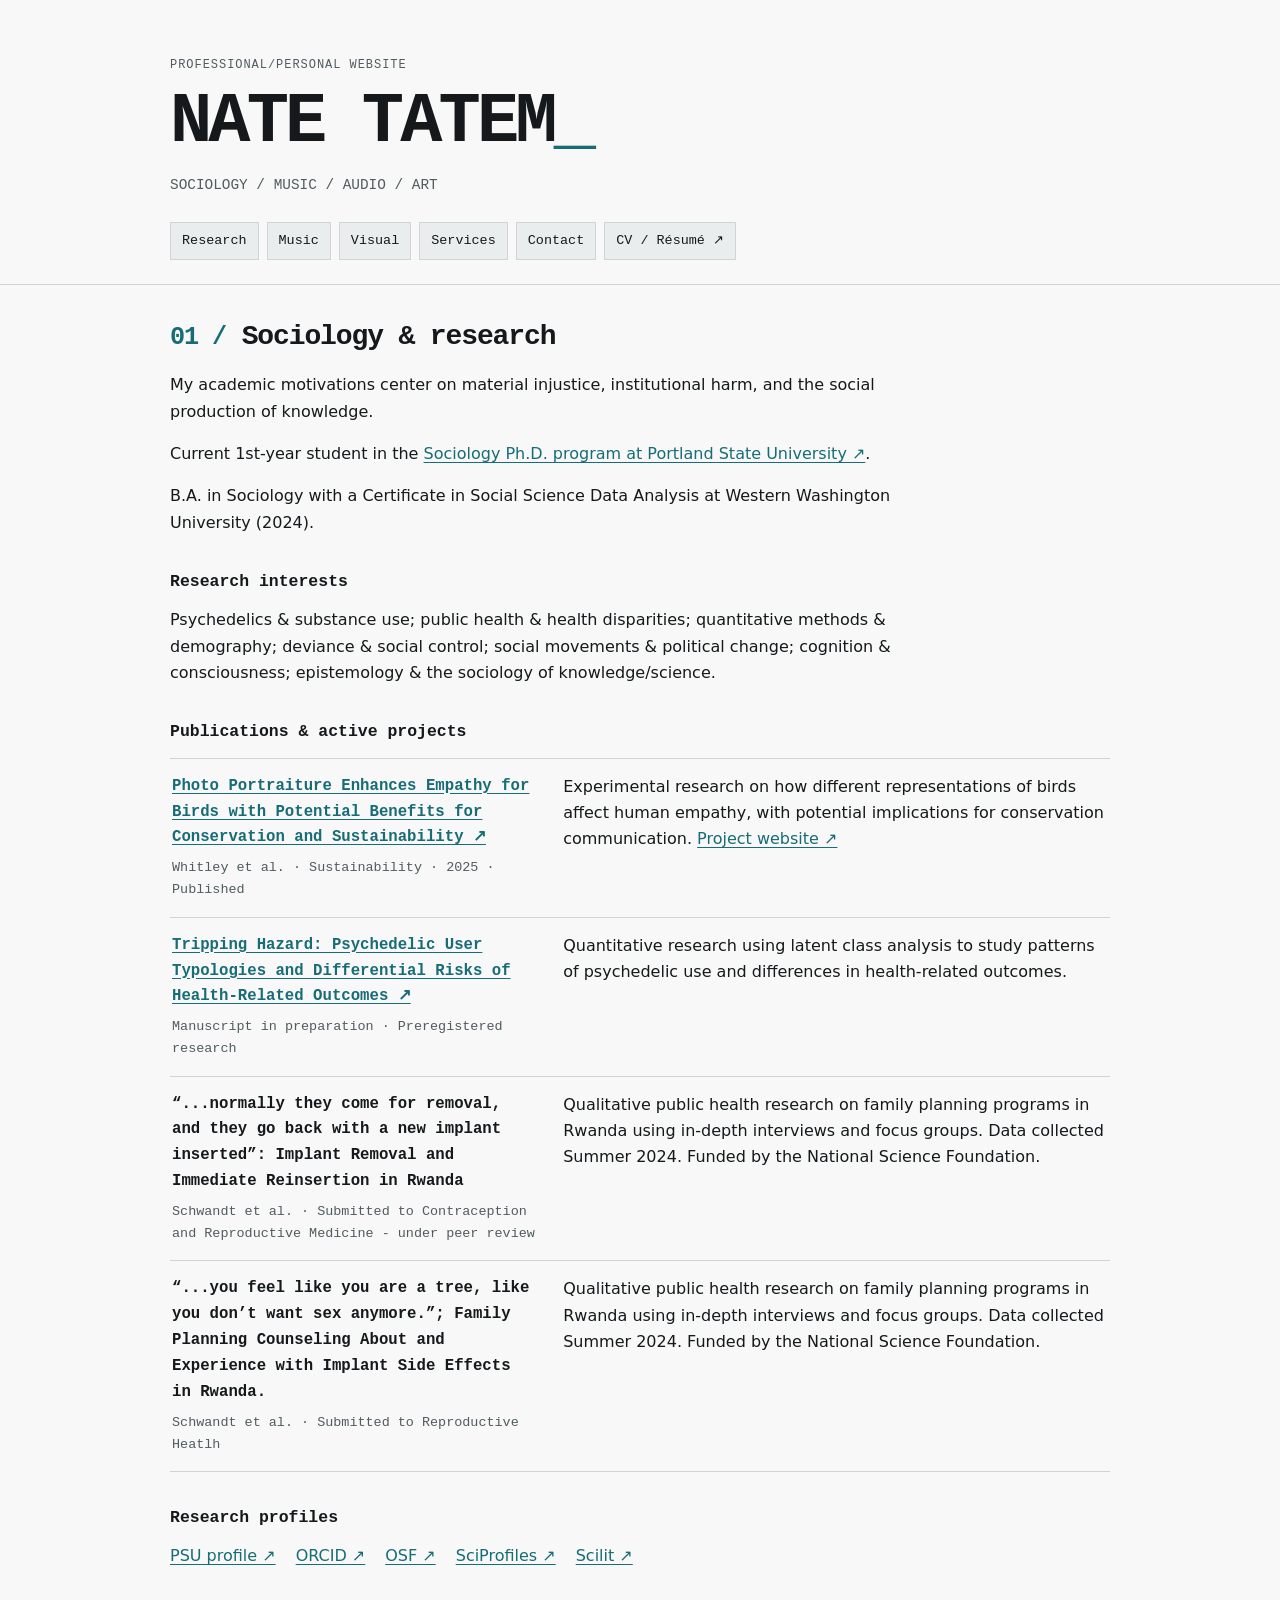
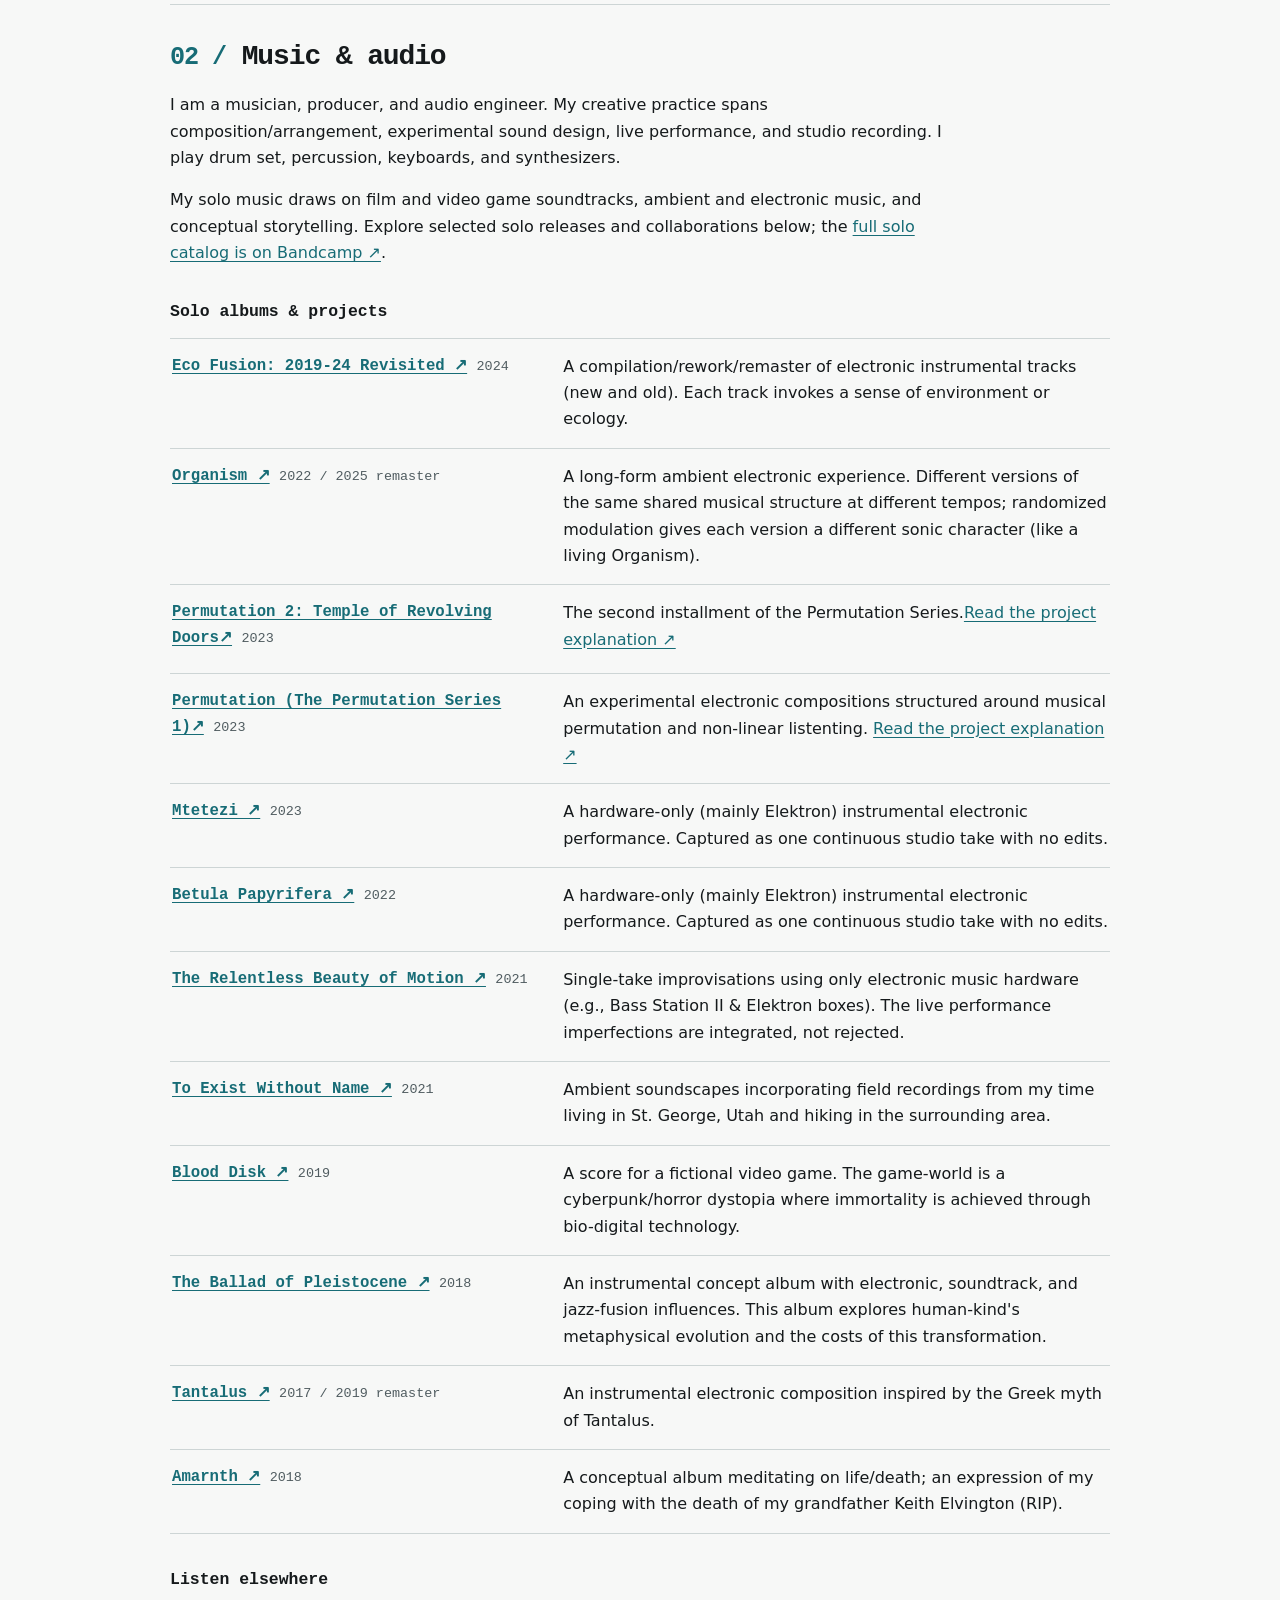
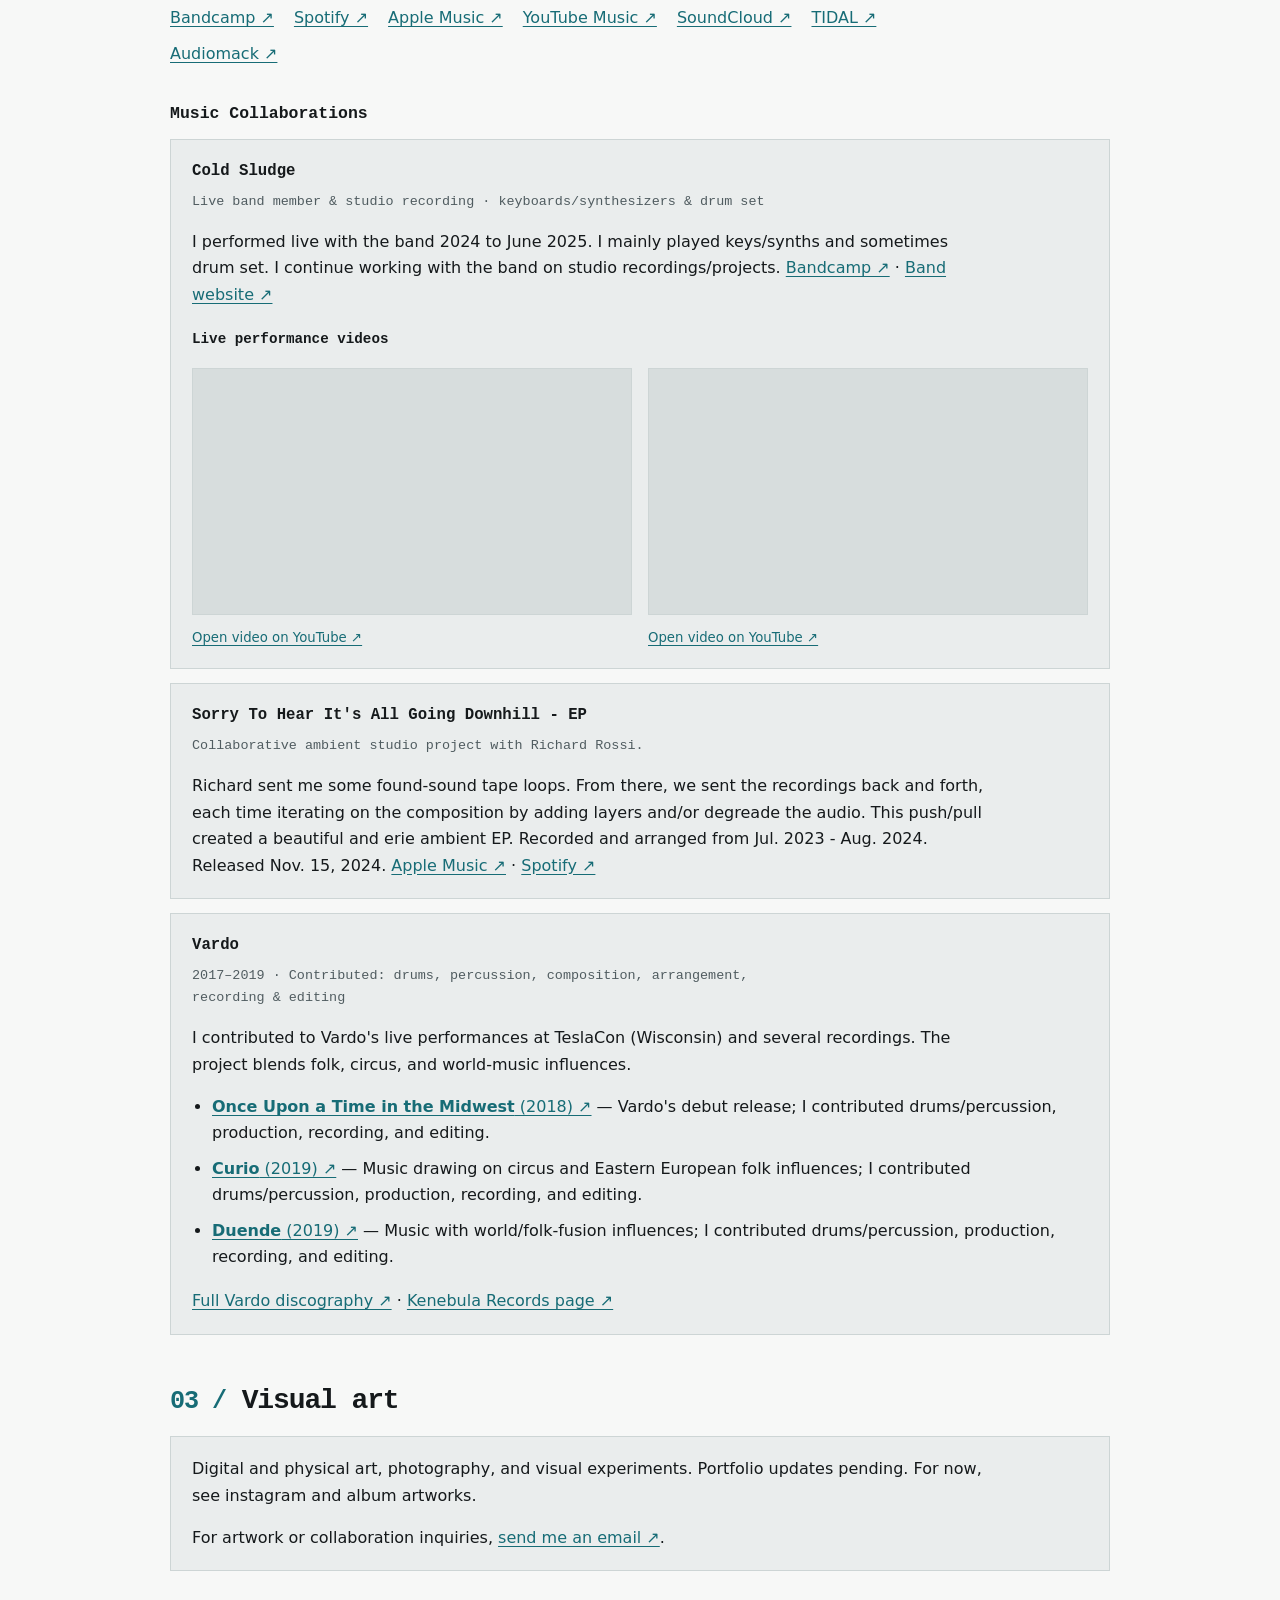
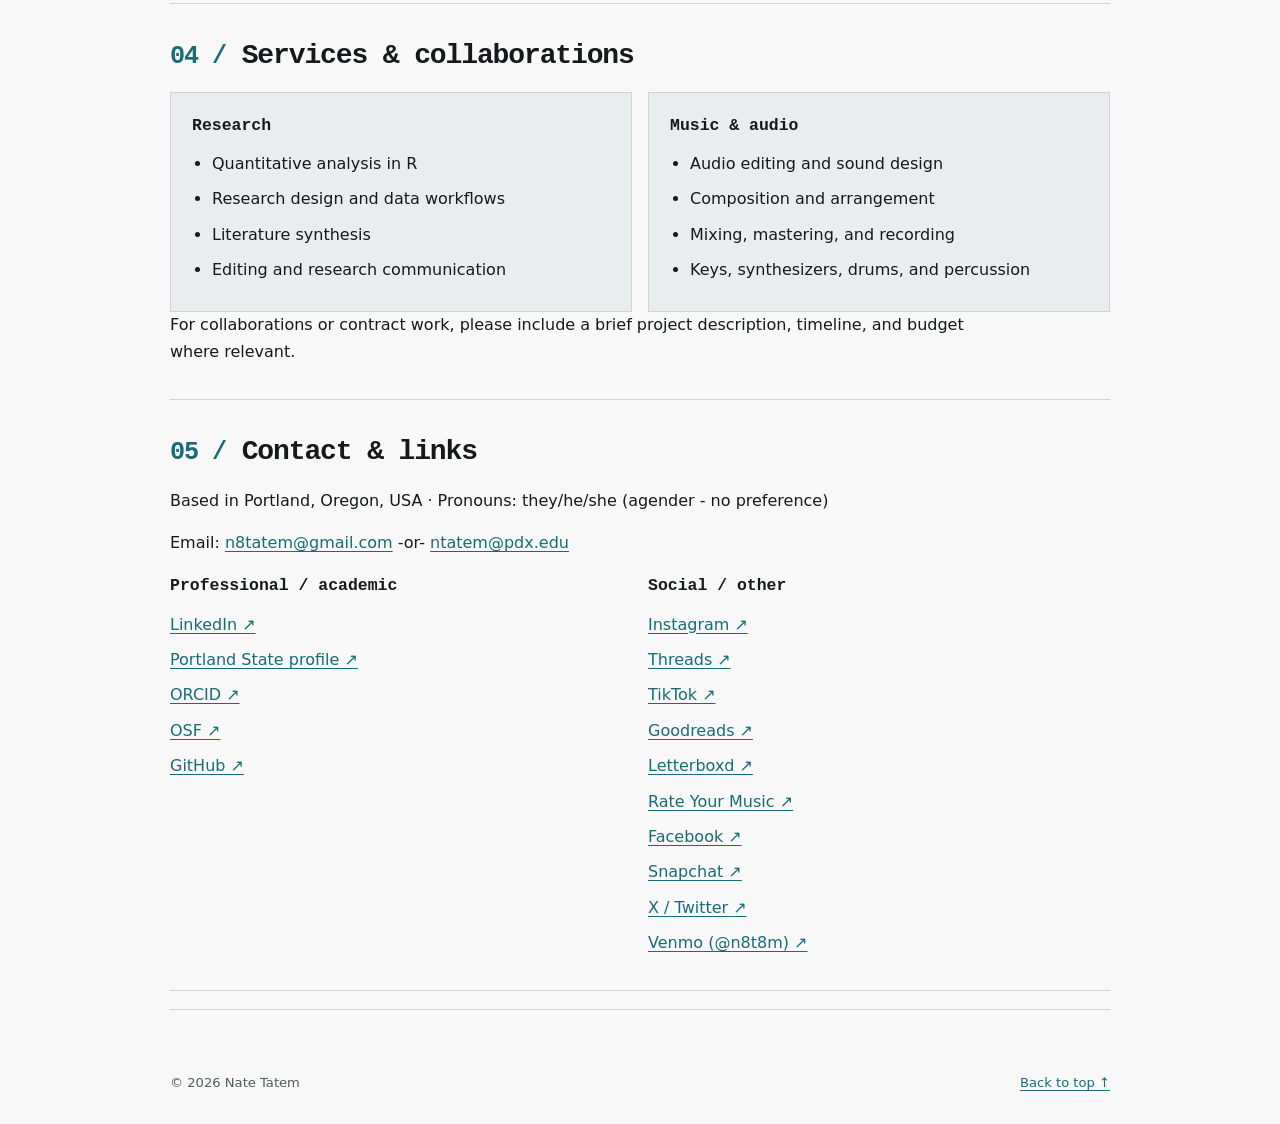
==== commit d52b91af: "Update section headers and contact email links" ====
--- a/index.html
+++ b/index.html
@@ -108,7 +108,7 @@
         <a href="https://audiomack.com/natem262">Audiomack ↗</a>
       </p>
 
-      <h3>Collaborations</h3>
+      <h3>Music Collaborations</h3>
       <div class="panel">
         <h4>Cold Sludge</h4>
         <p class="meta">Live band member & studio recording · keyboards/synthesizers &amp; drum set</p>
@@ -167,7 +167,7 @@
     <section id="contact" class="section">
       <h2><span class="section-number">05 /</span> Contact &amp; links</h2>
       <p>Based in Portland, Oregon, USA · Pronouns: they/he/she (agender - no preference)</p>
-      <p>Email: <a href="mailto:n8tatem@gmail.com">n8tatem@gmail.com</a> · <a href="mailto:natem262@gmail.com">natem262@gmail.com</a></p>
+      <p>Email: <a href="mailto:n8tatem@gmail.com">n8tatem@gmail.com</a> -or- <a href="mailto:ntatem@pdx.edu">ntatem@pdx.edu</a></p>
       <div class="columns">
         <div>
           <h3>Professional / academic</h3>
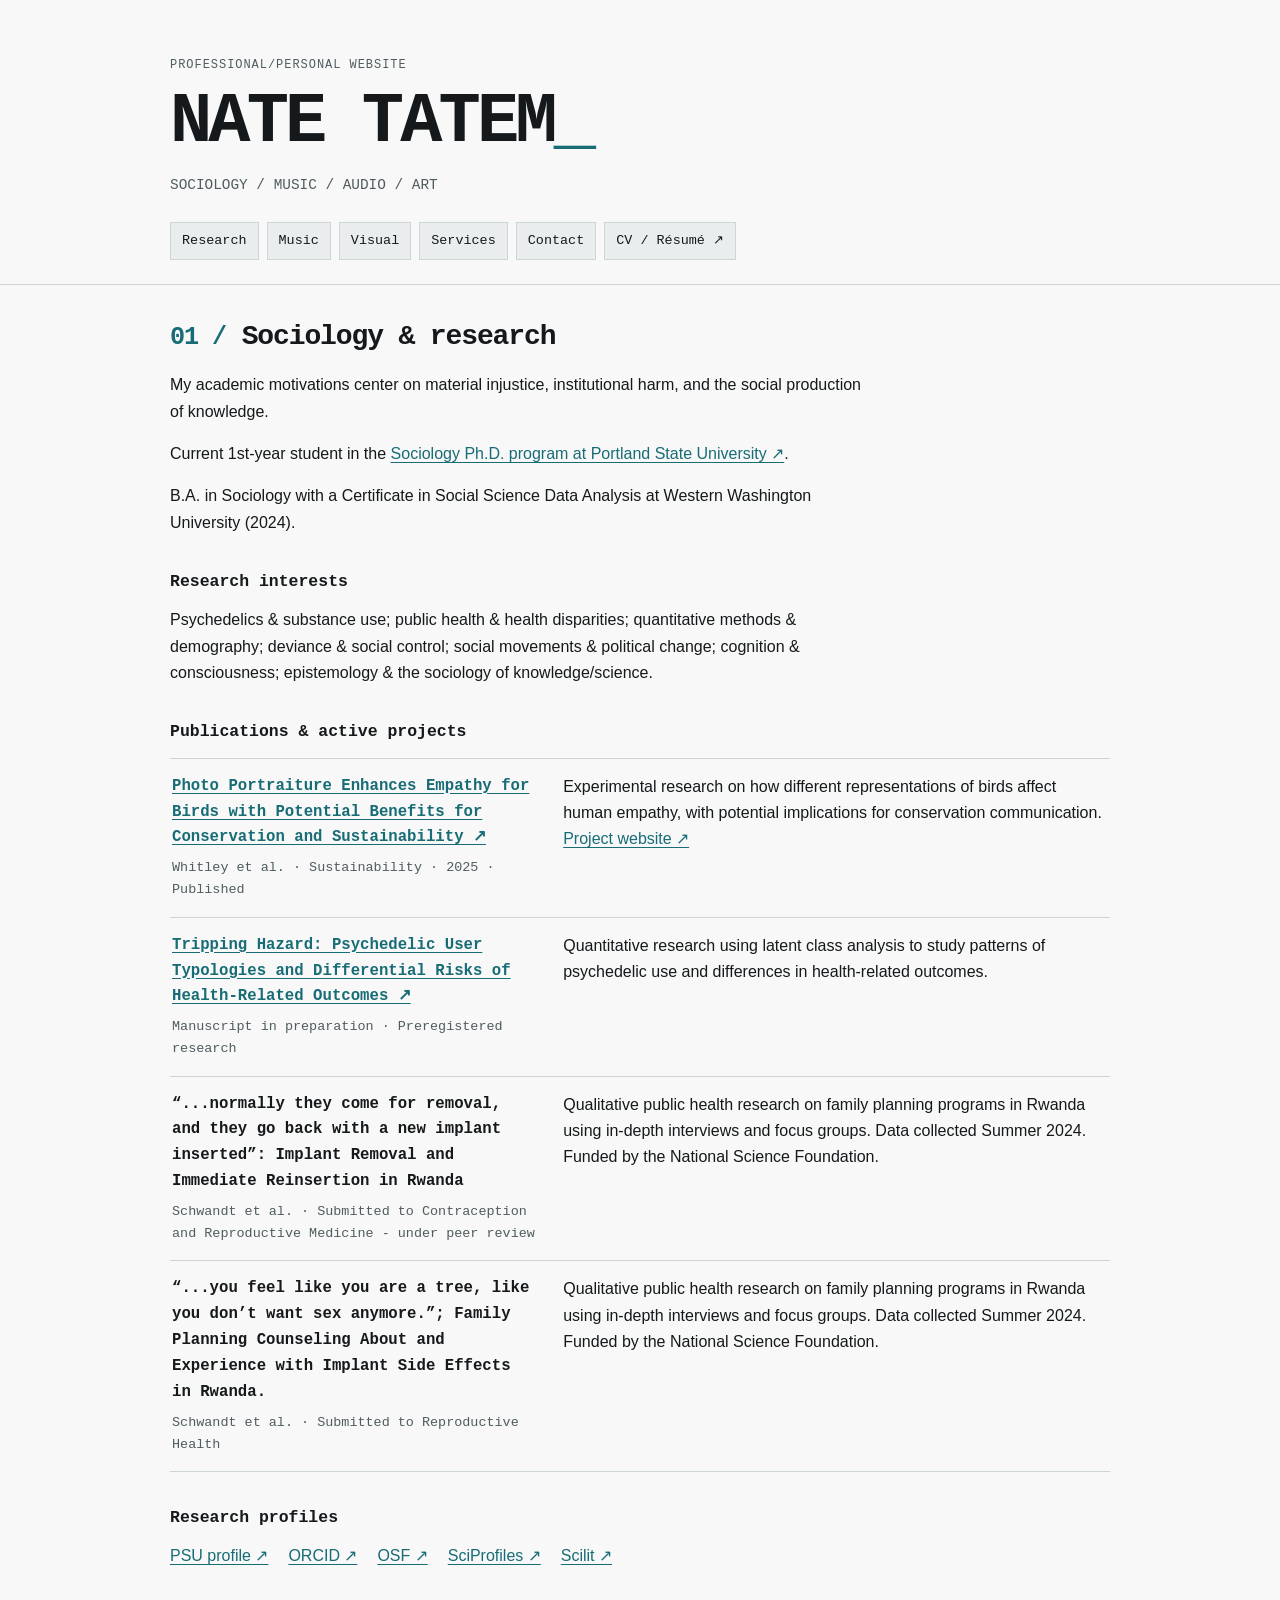
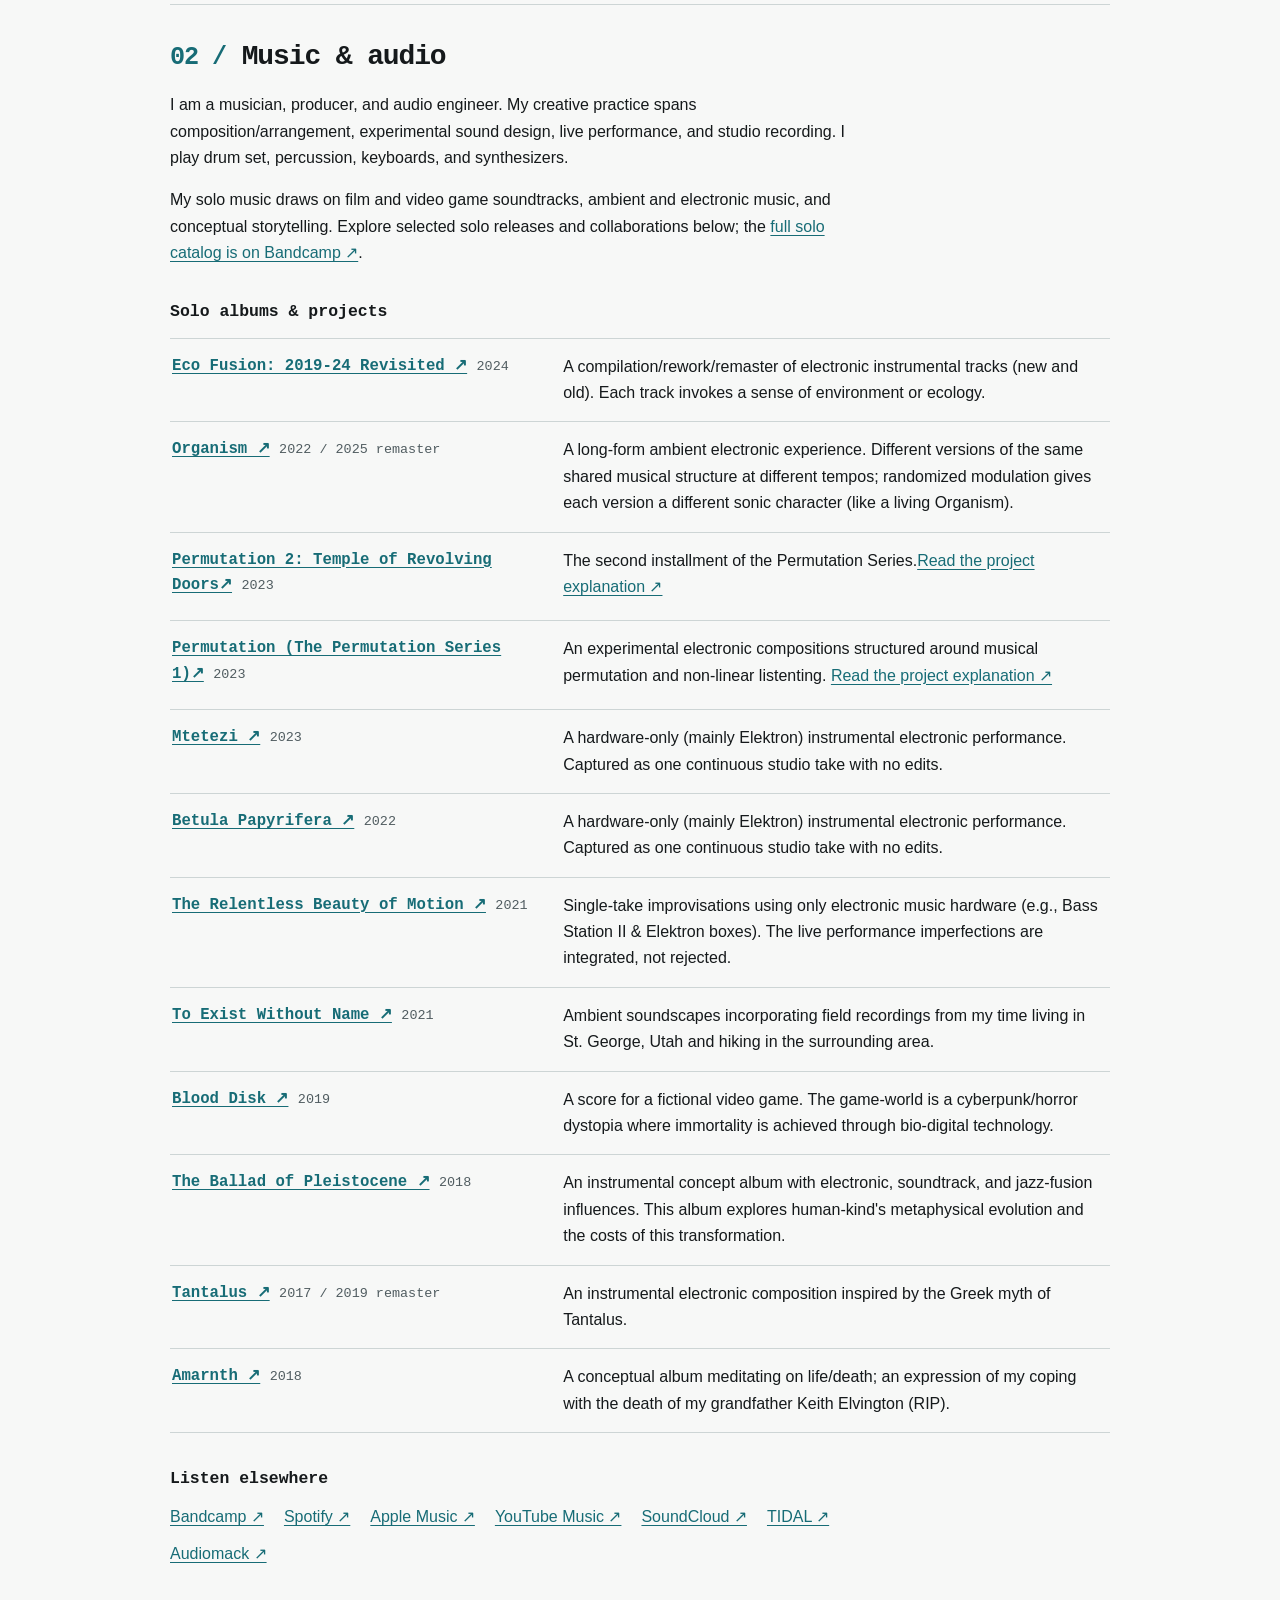
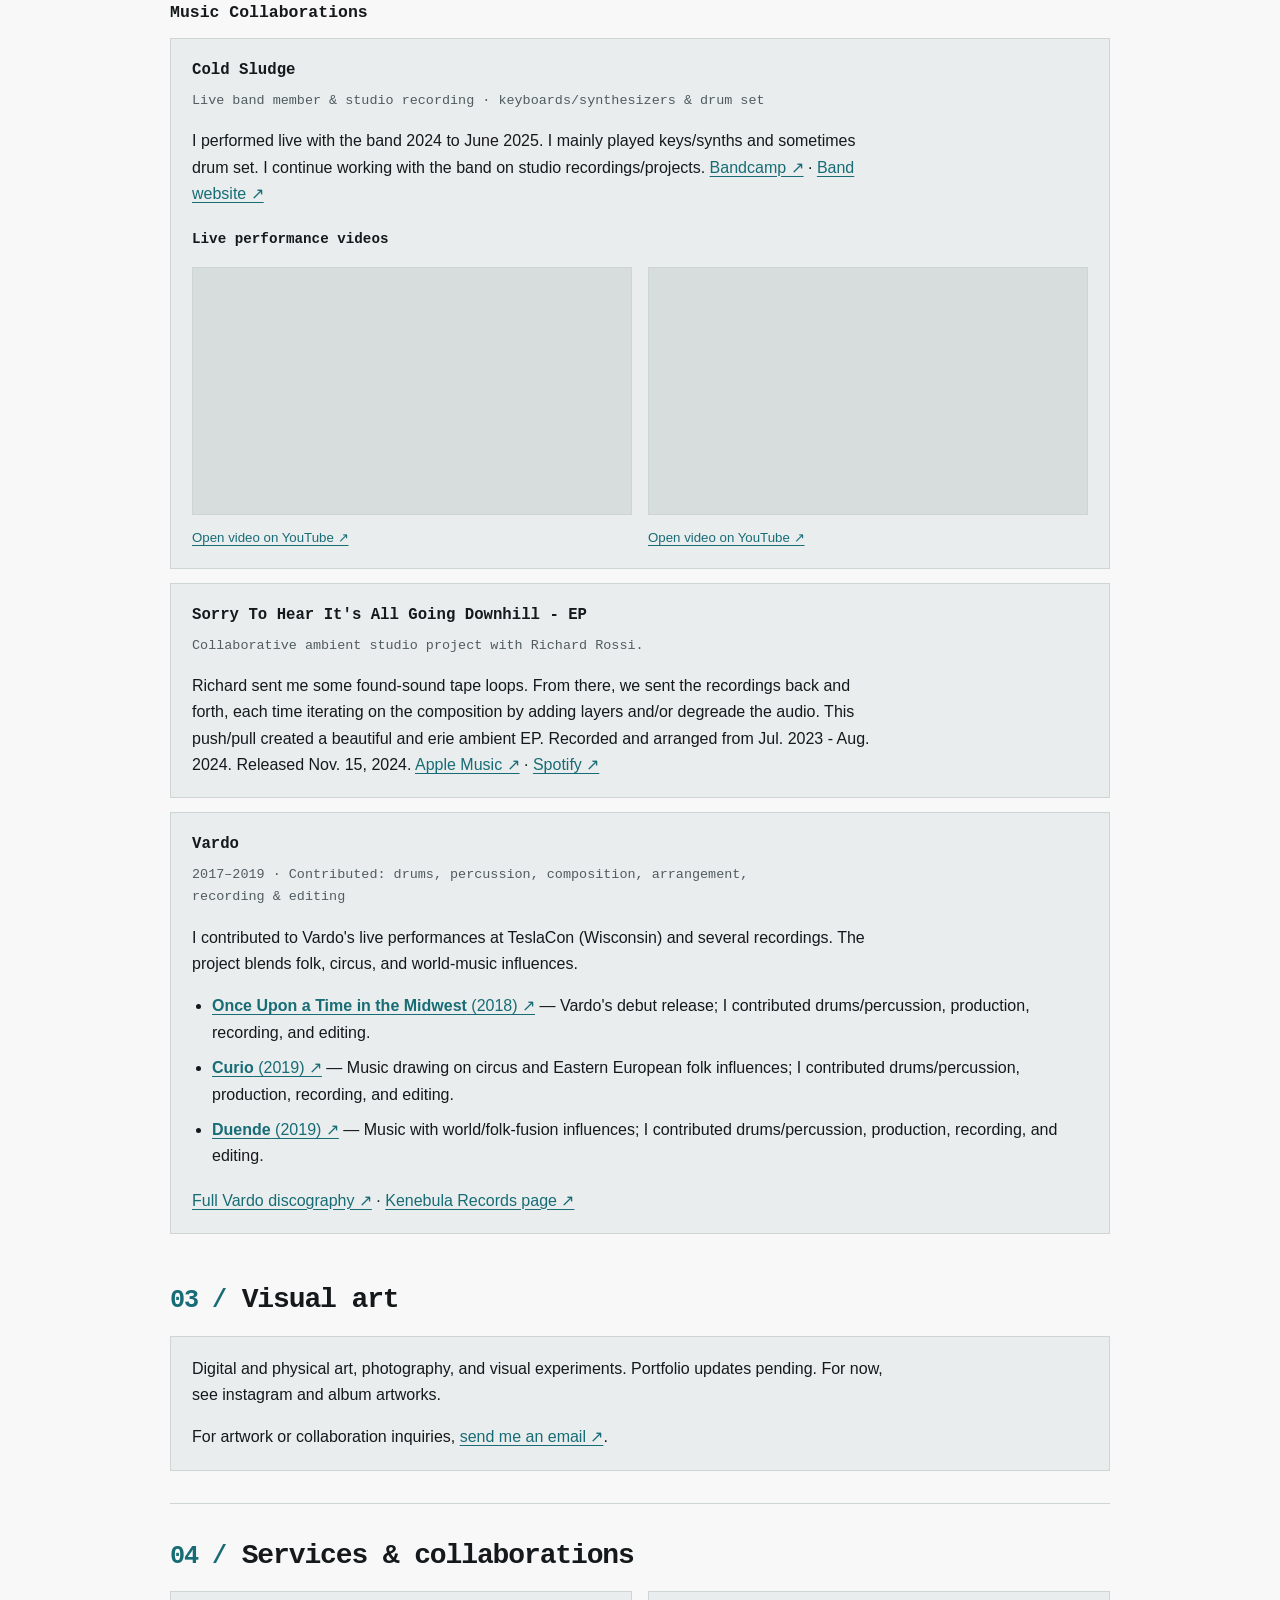
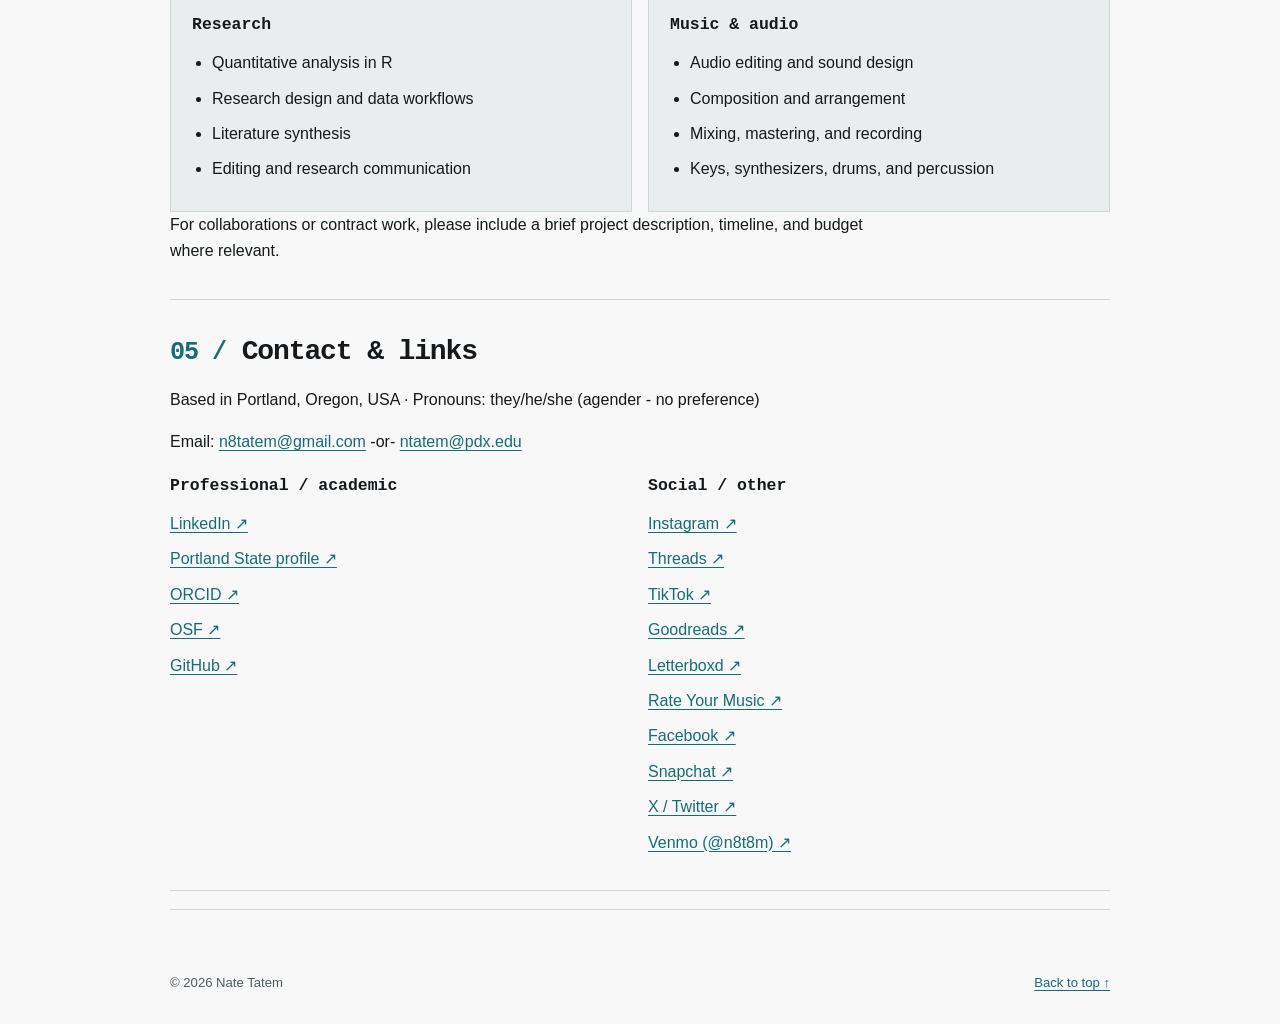
==== commit 142af0f7: "Fix typo in article submission title" ====
--- a/index.html
+++ b/index.html
@@ -61,7 +61,7 @@
           <p>Qualitative public health research on family planning programs in Rwanda using in-depth interviews and focus groups. Data collected Summer 2024. Funded by the National Science Foundation.</p>
         </article>
         <article class="entry">
-          <div><h4>“...you feel like you are a tree, like you don’t want sex anymore.”; Family Planning Counseling About and Experience with Implant Side Effects in Rwanda.</h4><p class="meta">Schwandt et al. · Submitted to Reproductive Heatlh</p></div>
+          <div><h4>“...you feel like you are a tree, like you don’t want sex anymore.”; Family Planning Counseling About and Experience with Implant Side Effects in Rwanda.</h4><p class="meta">Schwandt et al. · Submitted to Reproductive Health</p></div>
           <p>Qualitative public health research on family planning programs in Rwanda using in-depth interviews and focus groups. Data collected Summer 2024. Funded by the National Science Foundation.</p>
         </article>
       </div>
--- a/style.css
+++ b/style.css
@@ -21,7 +21,7 @@
   margin: 0;
   background: var(--background);
   color: var(--text);
-  font-family: system-ui, -apple-system, BlinkMacSystemFont, "Segoe UI", sans-serif;
+  font-family: Calibri, Aptos, Carlito, "Segoe UI", Arial, sans-serif;;
   font-size: 16px;
   line-height: 1.65;
 }
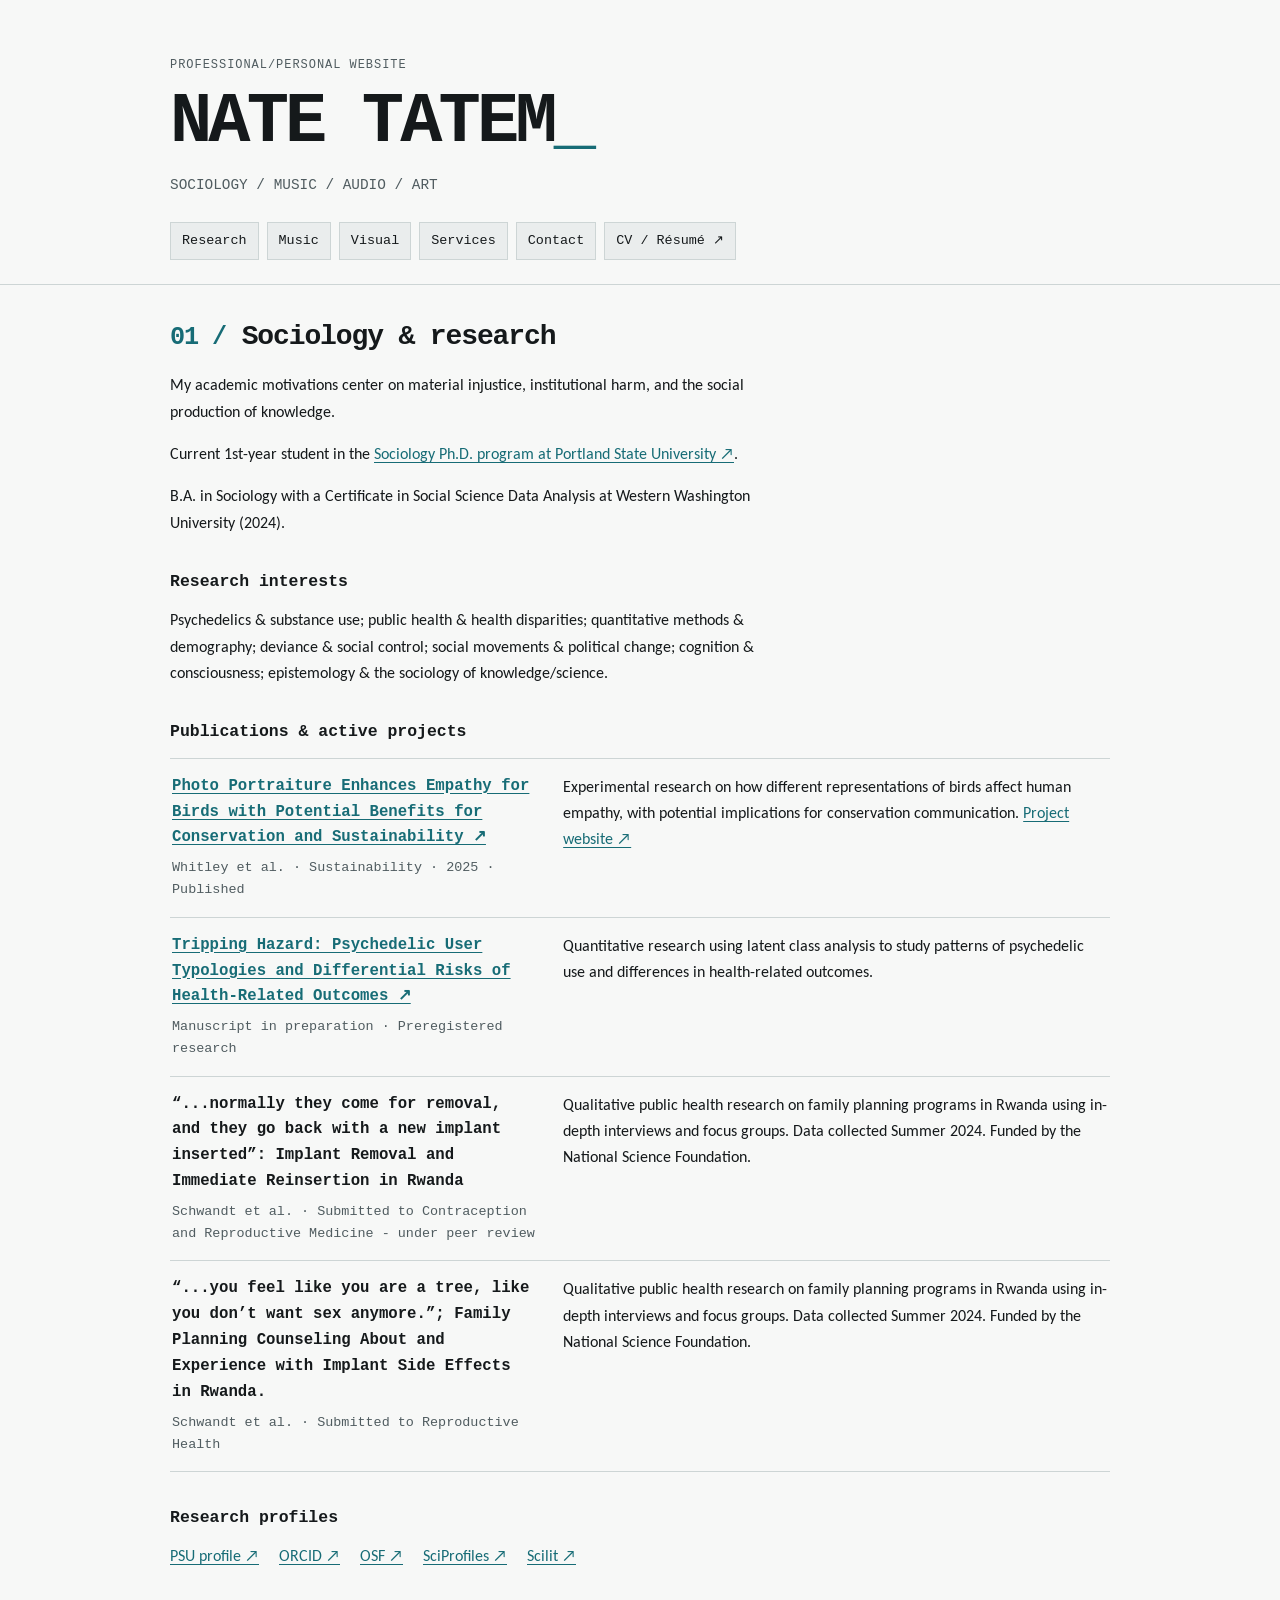
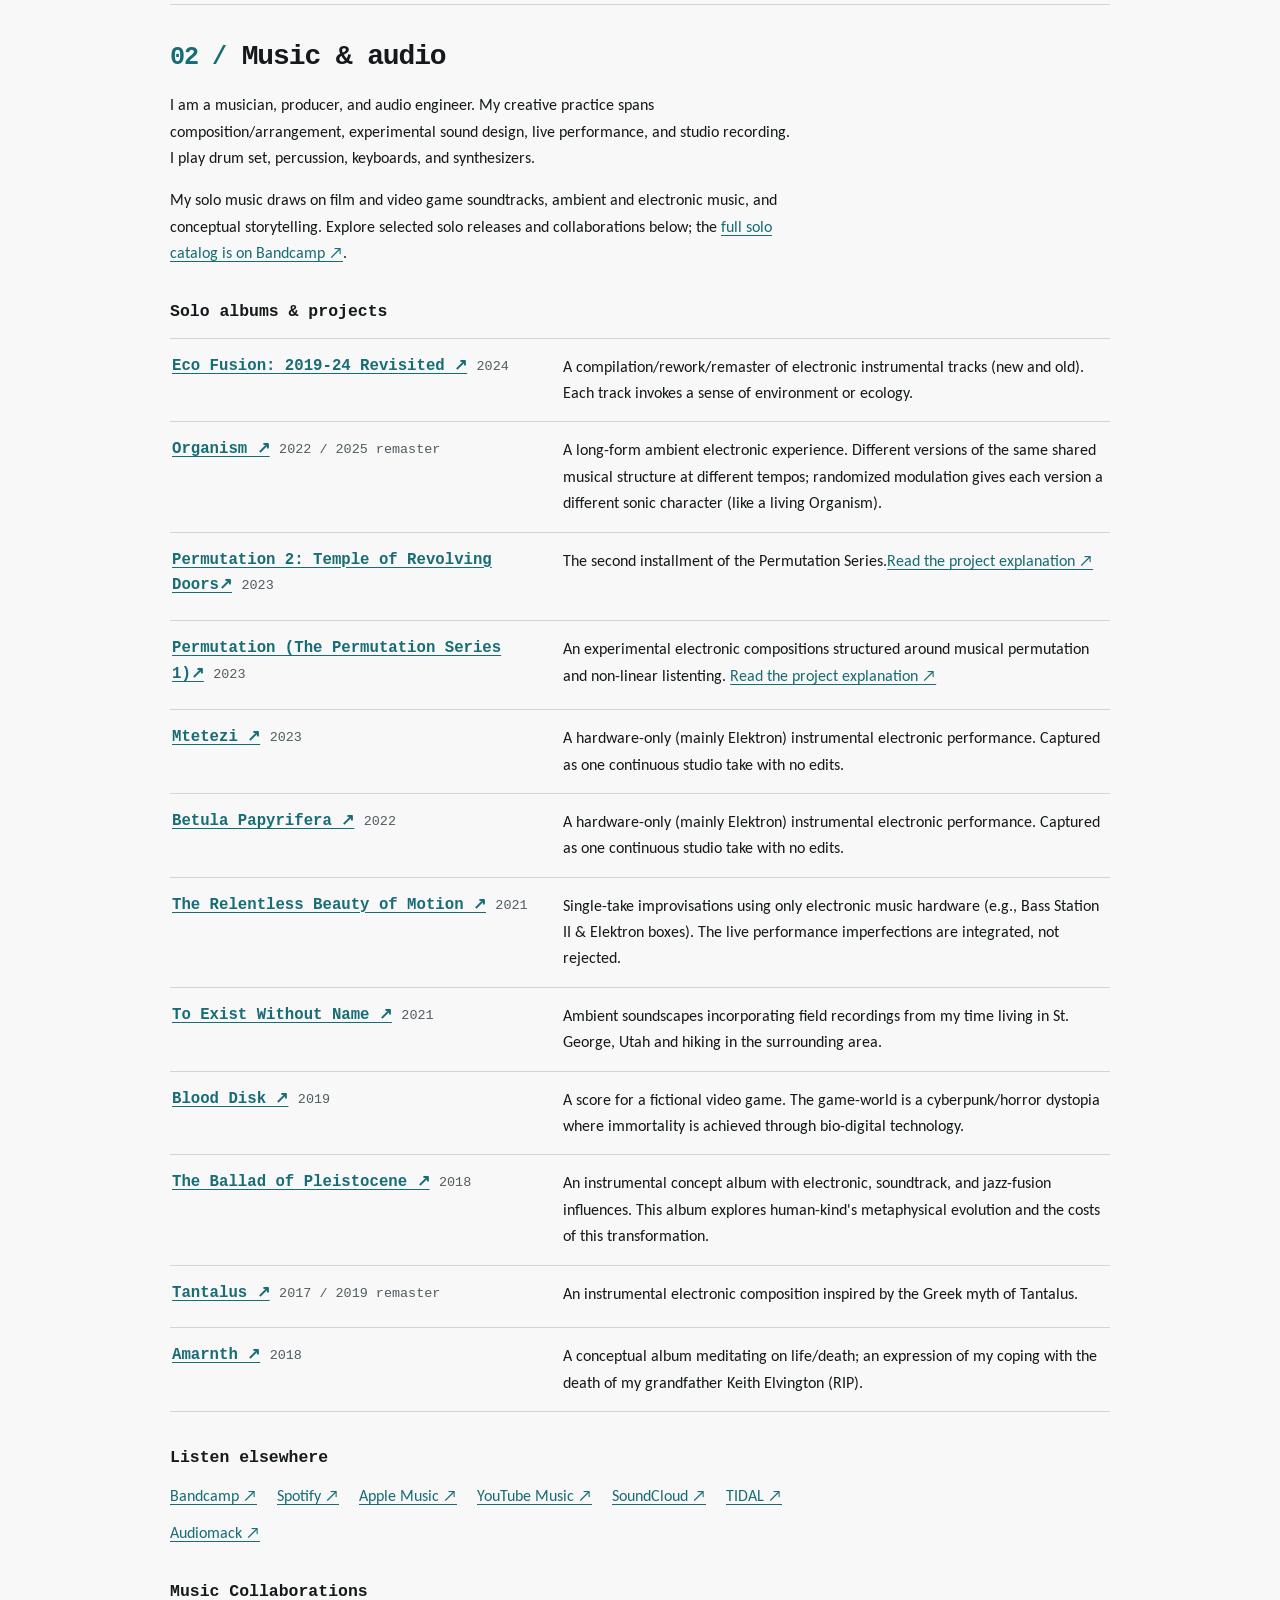
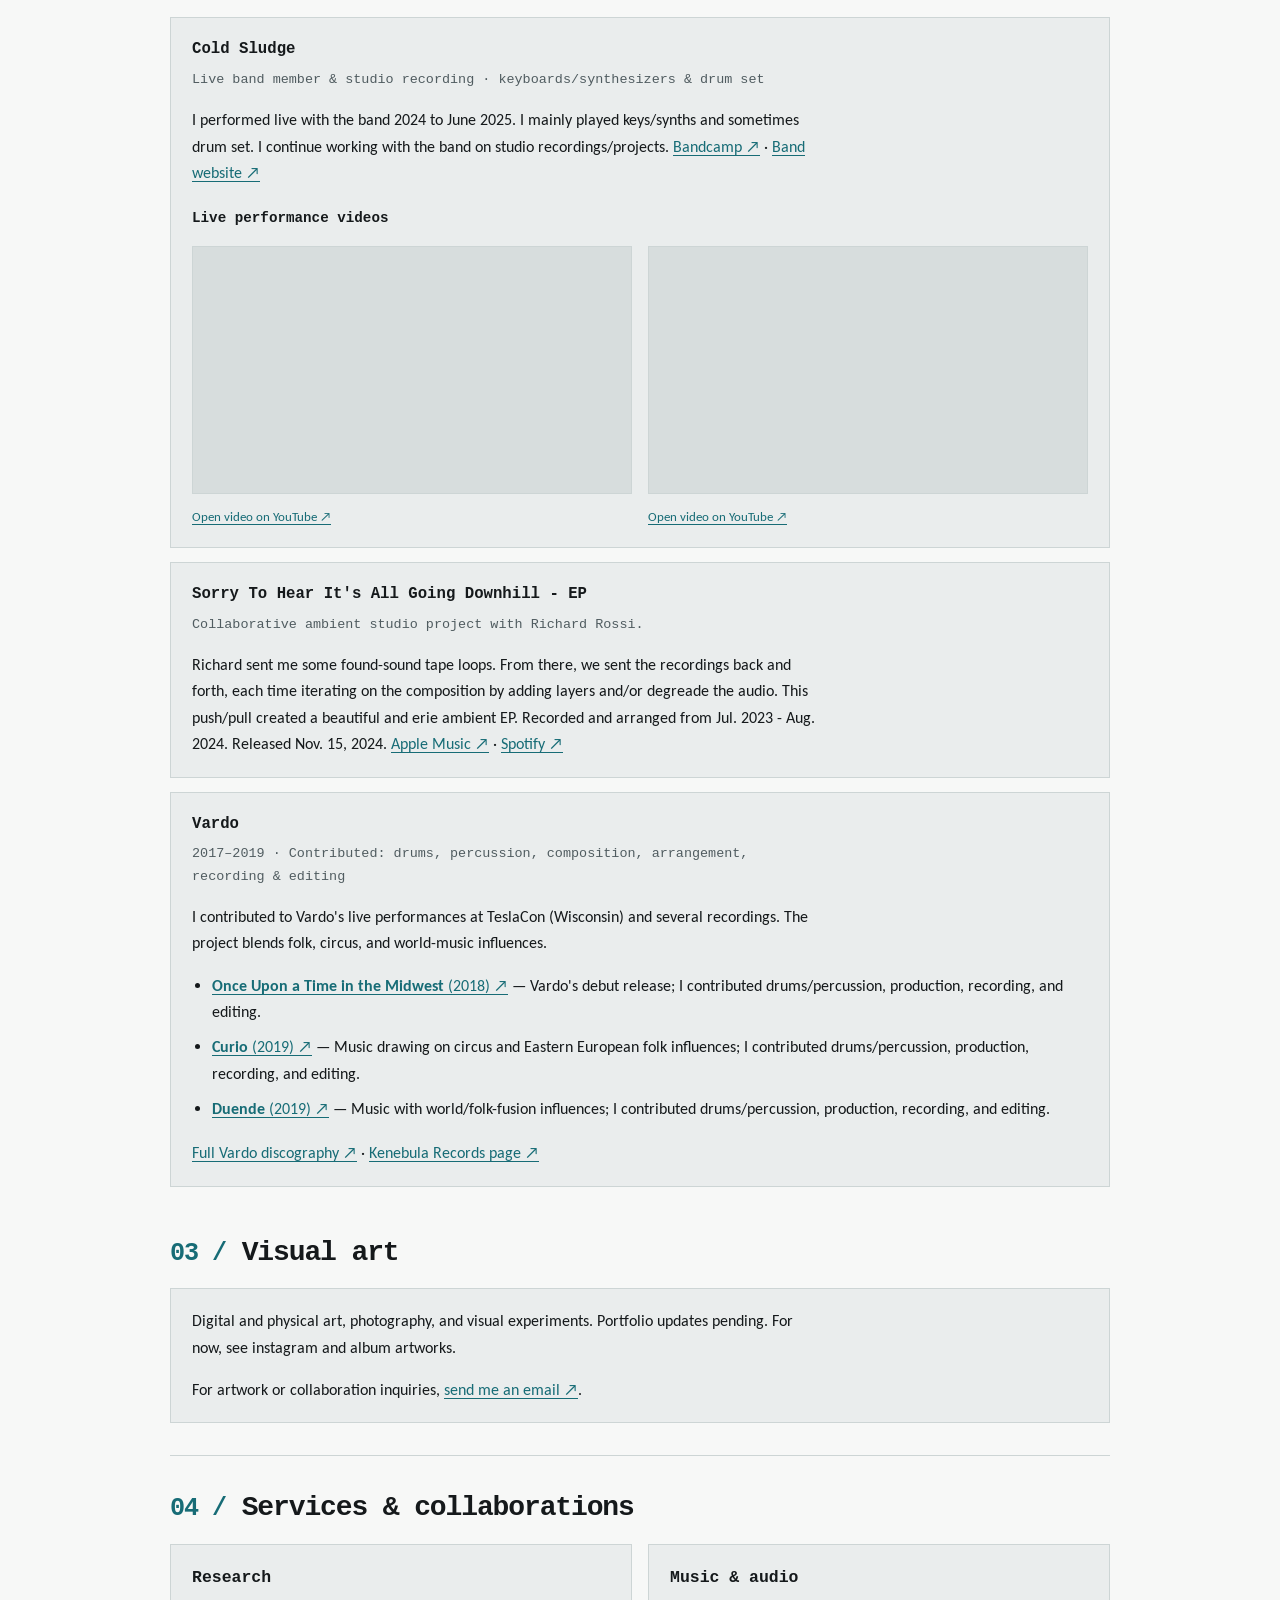
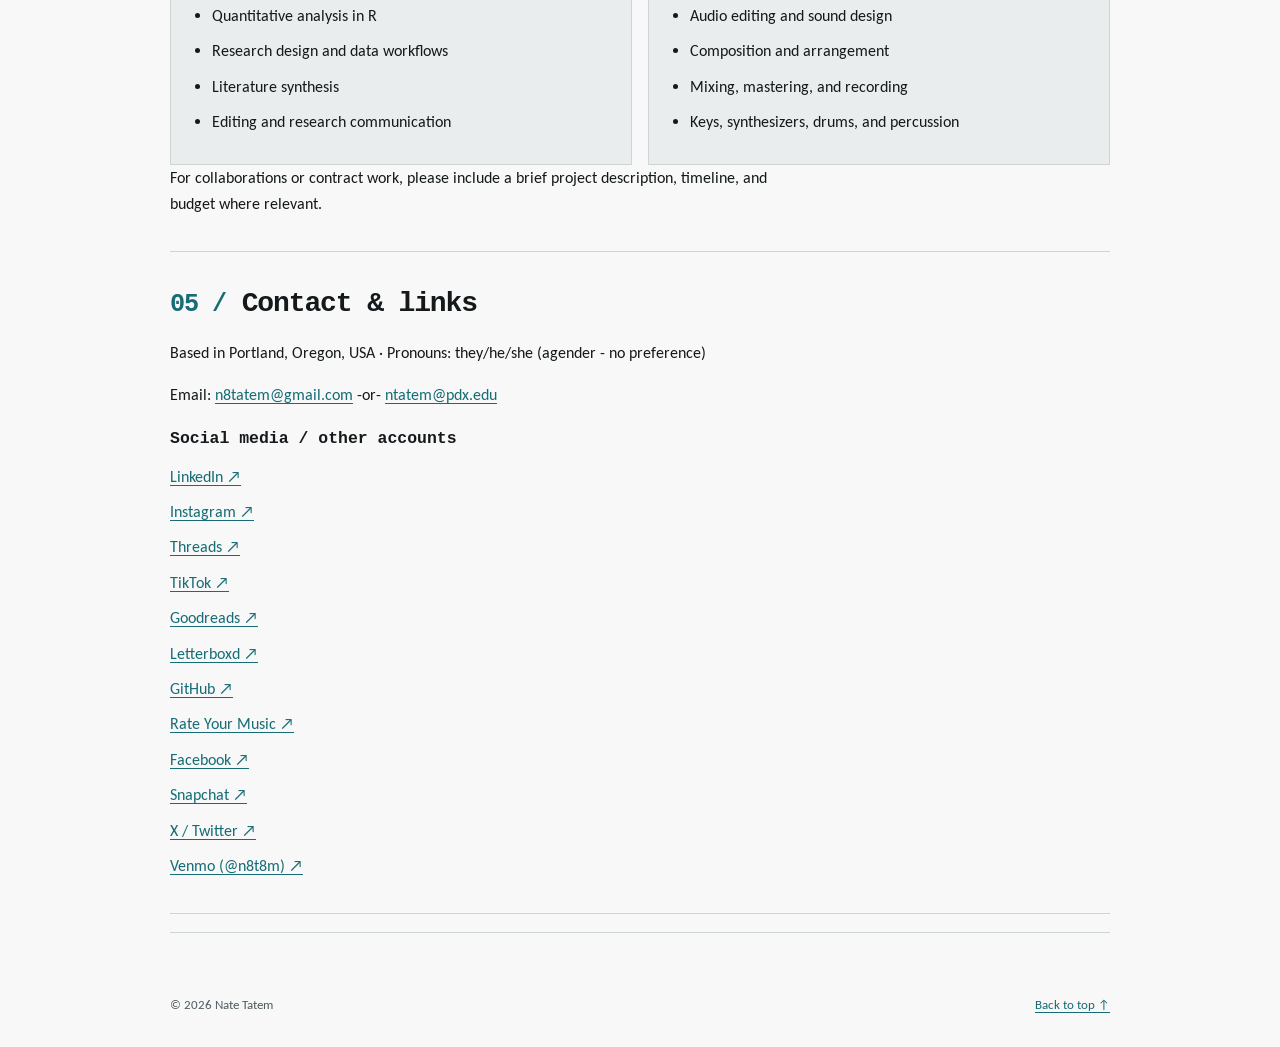
==== commit 989a2334: "Change section title from 'Professional' to 'Social media'" ====
--- a/index.html
+++ b/index.html
@@ -170,23 +170,15 @@
       <p>Email: <a href="mailto:n8tatem@gmail.com">n8tatem@gmail.com</a> -or- <a href="mailto:ntatem@pdx.edu">ntatem@pdx.edu</a></p>
       <div class="columns">
         <div>
-          <h3>Professional / academic</h3>
+          <h3>Social media / other accounts</h3>
           <ul class="link-list">
             <li><a href="https://www.linkedin.com/in/n8t8m/">LinkedIn ↗</a></li>
-            <li><a href="https://www.pdx.edu/sociology/graduate-students">Portland State profile ↗</a></li>
-            <li><a href="https://orcid.org/0009-0002-8959-082X">ORCID ↗</a></li>
-            <li><a href="https://osf.io/nkf5h/">OSF ↗</a></li>
-            <li><a href="https://github.com/n8t8m">GitHub ↗</a></li>
-          </ul>
-        </div>
-        <div>
-          <h3>Social / other</h3>
-          <ul class="link-list">
             <li><a href="https://instagram.com/n8t8m">Instagram ↗</a></li>
             <li><a href="https://www.threads.net/@n8t8m?hl=en">Threads ↗</a></li>
             <li><a href="https://tiktok.com/@n8t8m">TikTok ↗</a></li>
             <li><a href="https://www.goodreads.com/user/show/165867591-nate-tatem">Goodreads ↗</a></li>
             <li><a href="https://letterboxd.com/n8t8m/">Letterboxd ↗</a></li>
+            <li><a href="https://github.com/n8t8m">GitHub ↗</a></li>
             <li><a href="https://rateyourmusic.com/~n8t8m">Rate Your Music ↗</a></li>
             <li><a href="https://www.facebook.com/n8tatem/">Facebook ↗</a></li>
             <li><a href="https://www.snapchat.com/add/n8_t8m">Snapchat ↗</a></li>
--- a/style.css
+++ b/style.css
@@ -4,6 +4,9 @@
   All colors are collected under :root.
   There are no frameworks or JavaScript dependencies.
 */
+/* Load the body font so visitors don't need it installed locally. */
+@import url('https://fonts.googleapis.com/css2?family=Carlito:wght@400;700&display=swap');
+
 :root {
   --background: #f7f8f7;  /* slight off-white */
   --panel: #eaeded;       /* soft grey panels */
@@ -21,7 +24,7 @@
   margin: 0;
   background: var(--background);
   color: var(--text);
-  font-family: Calibri, Aptos, Carlito, "Segoe UI", Arial, sans-serif;;
+  font-family: "Carlito", Arial, sans-serif;
   font-size: 16px;
   line-height: 1.65;
 }
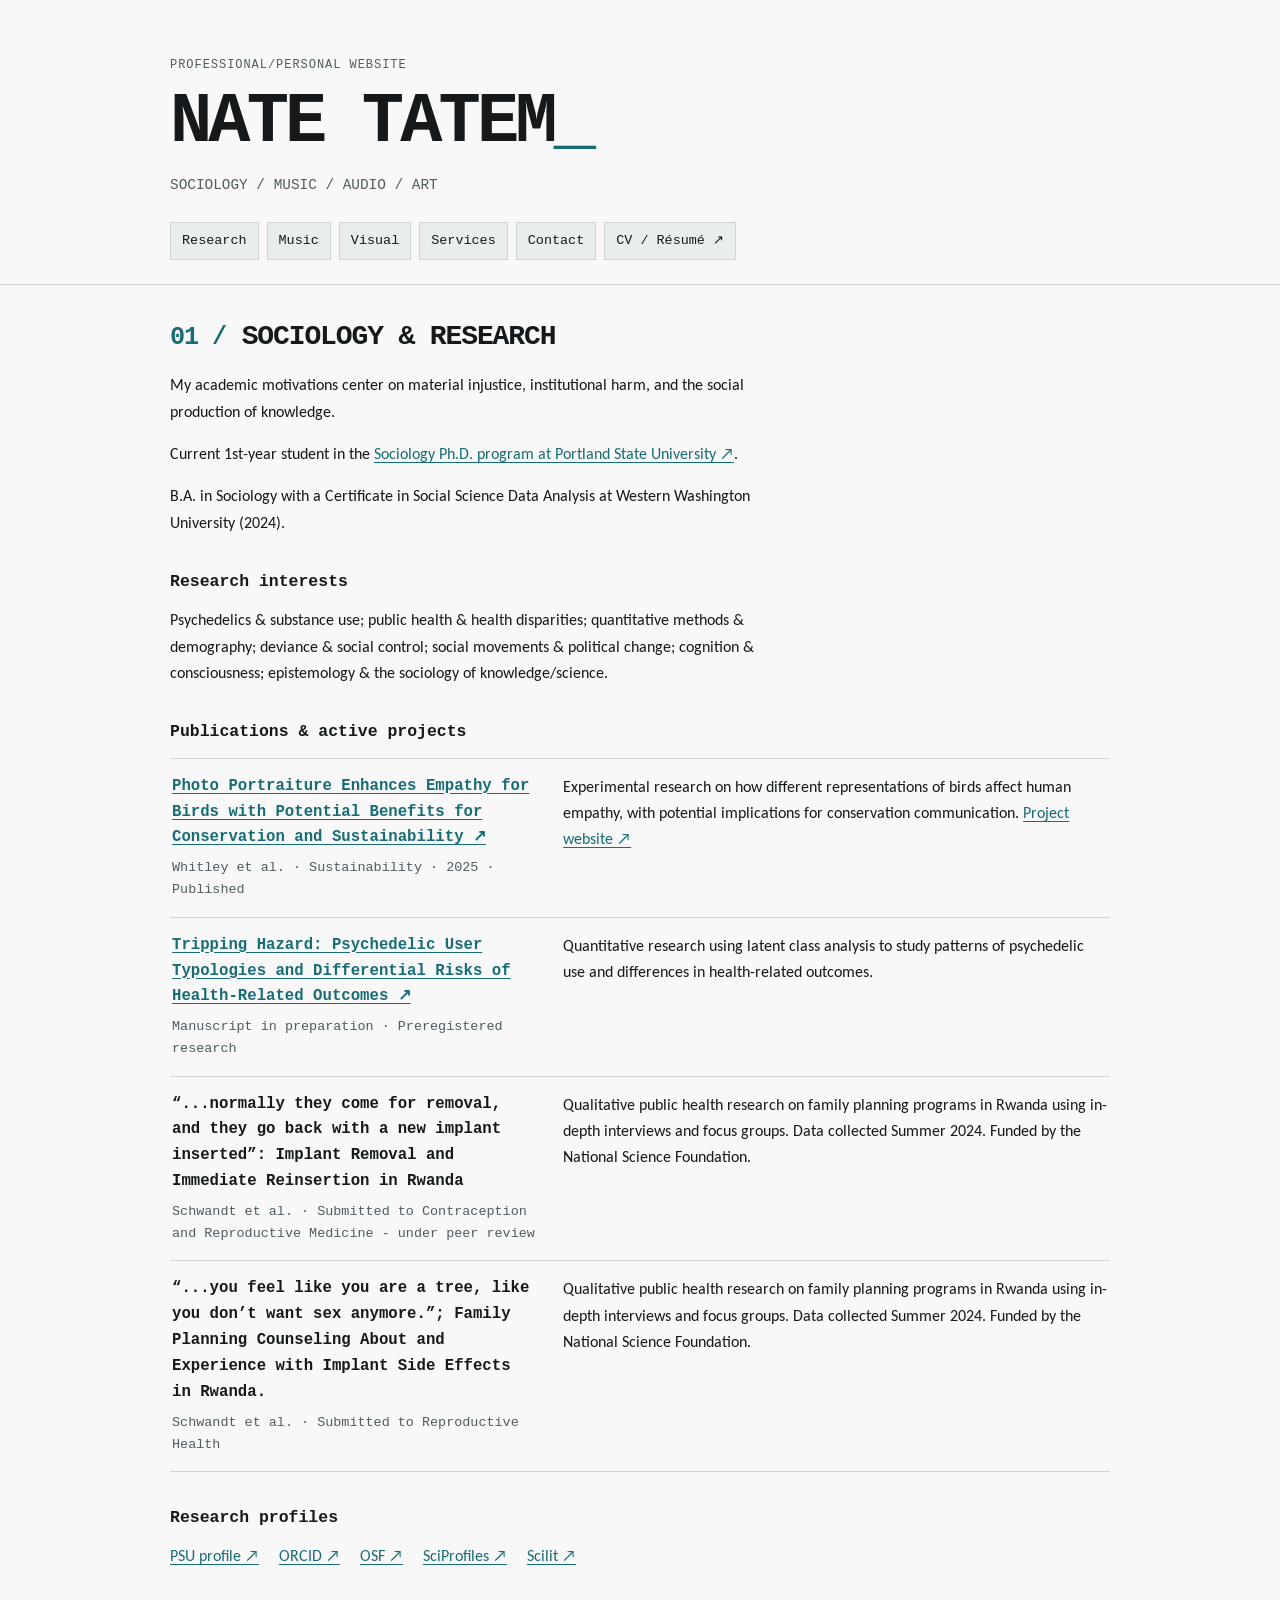
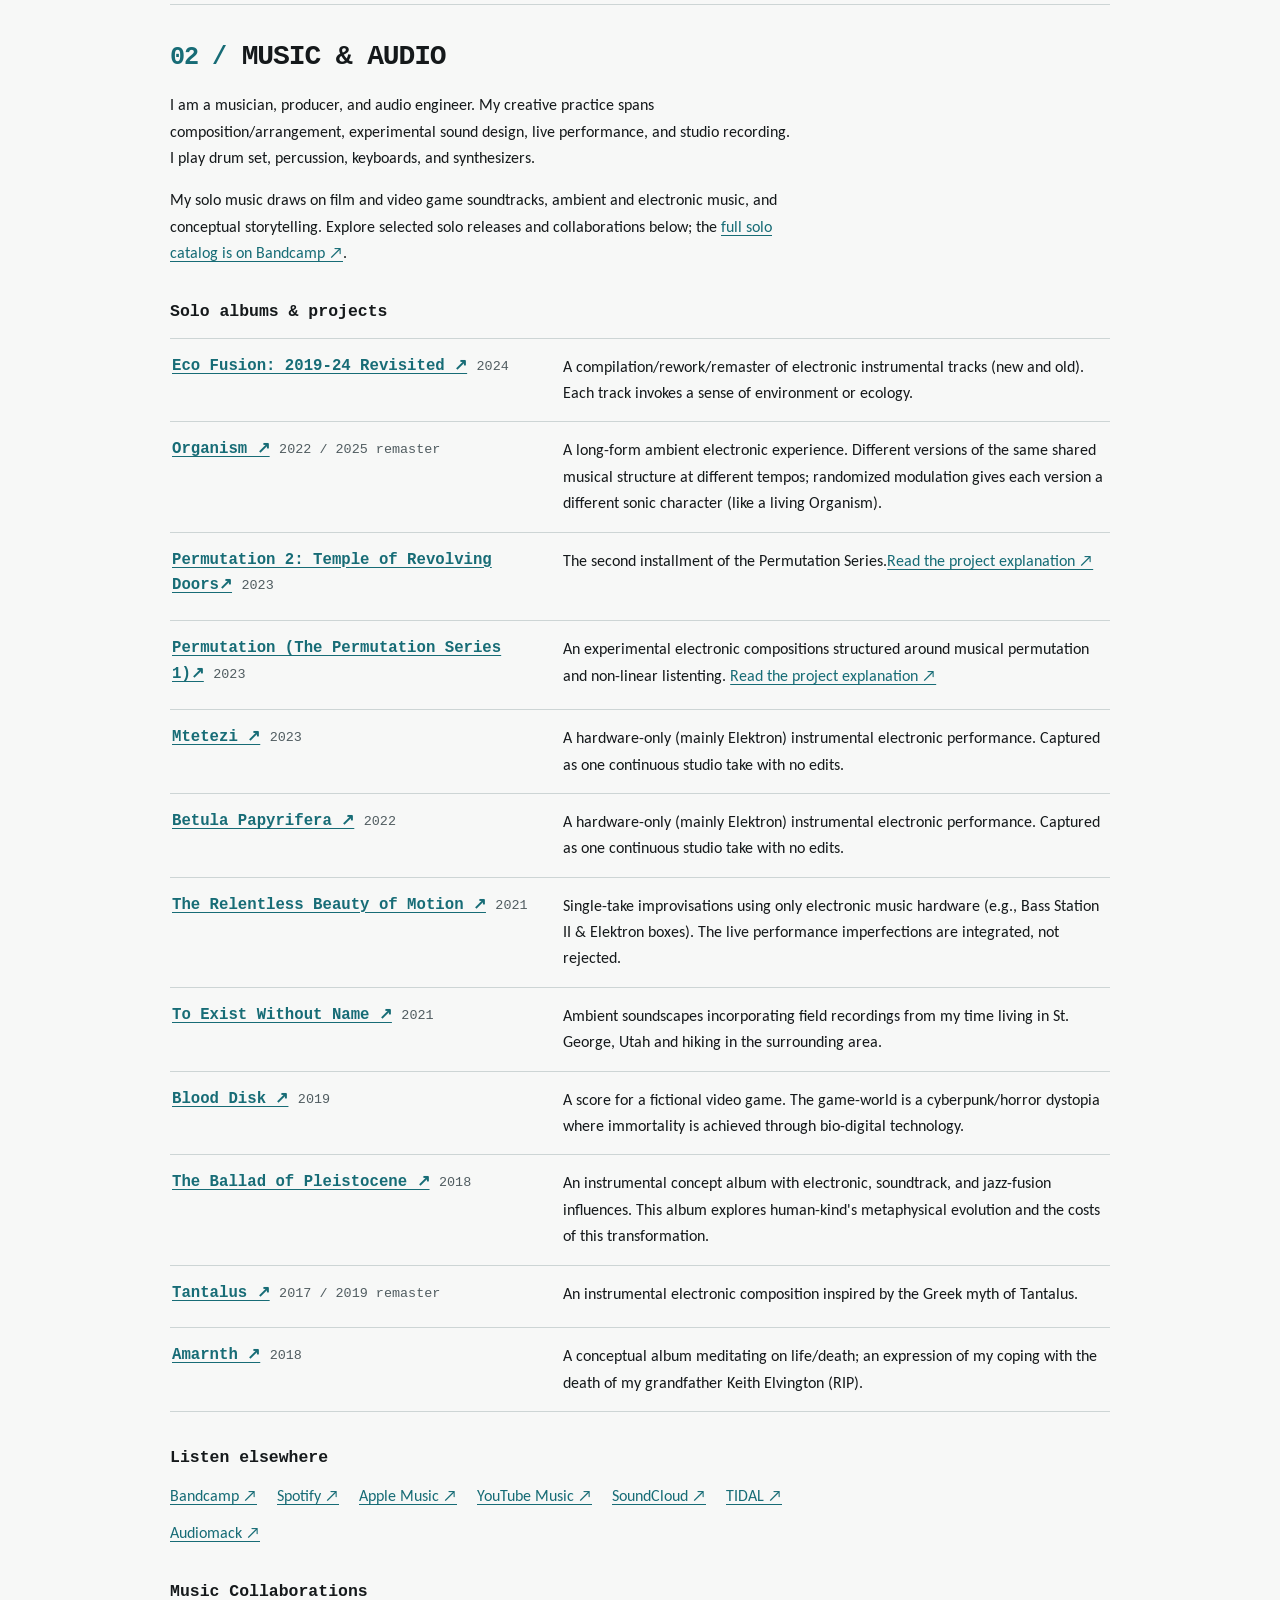
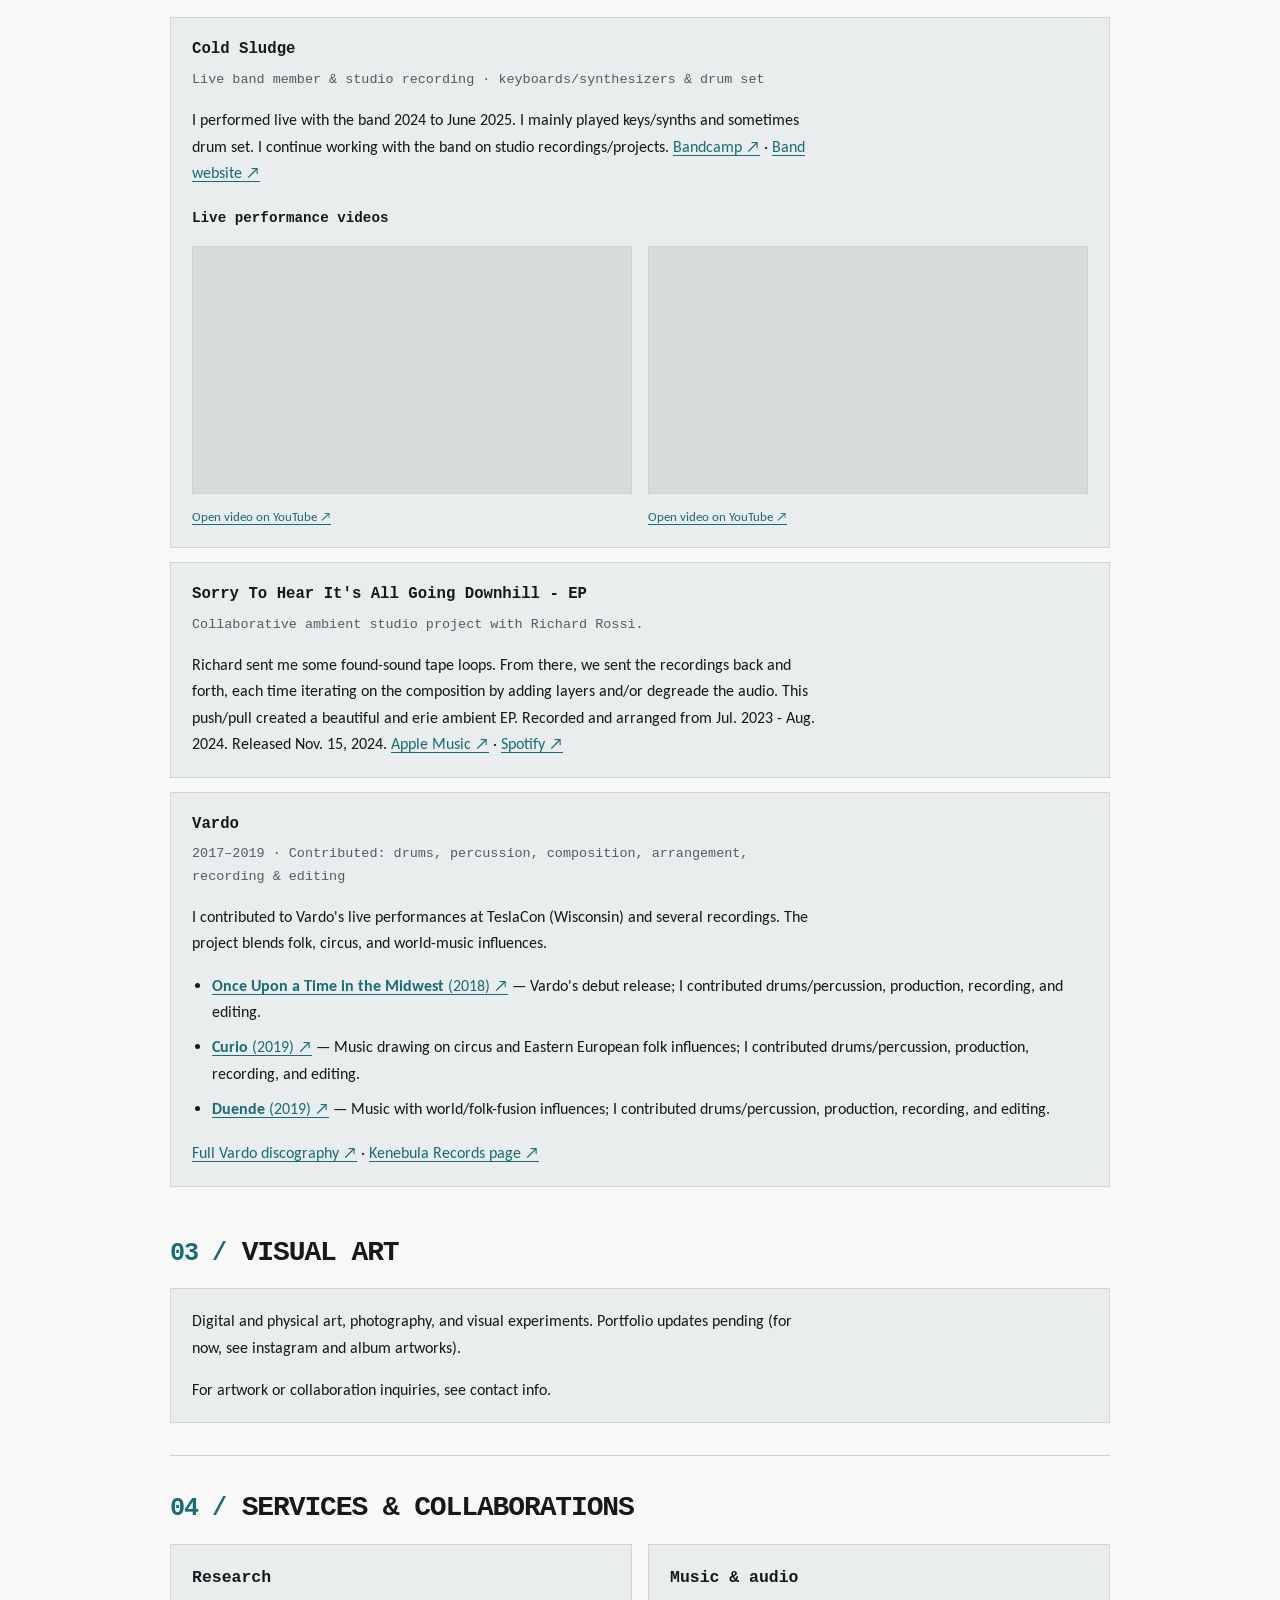
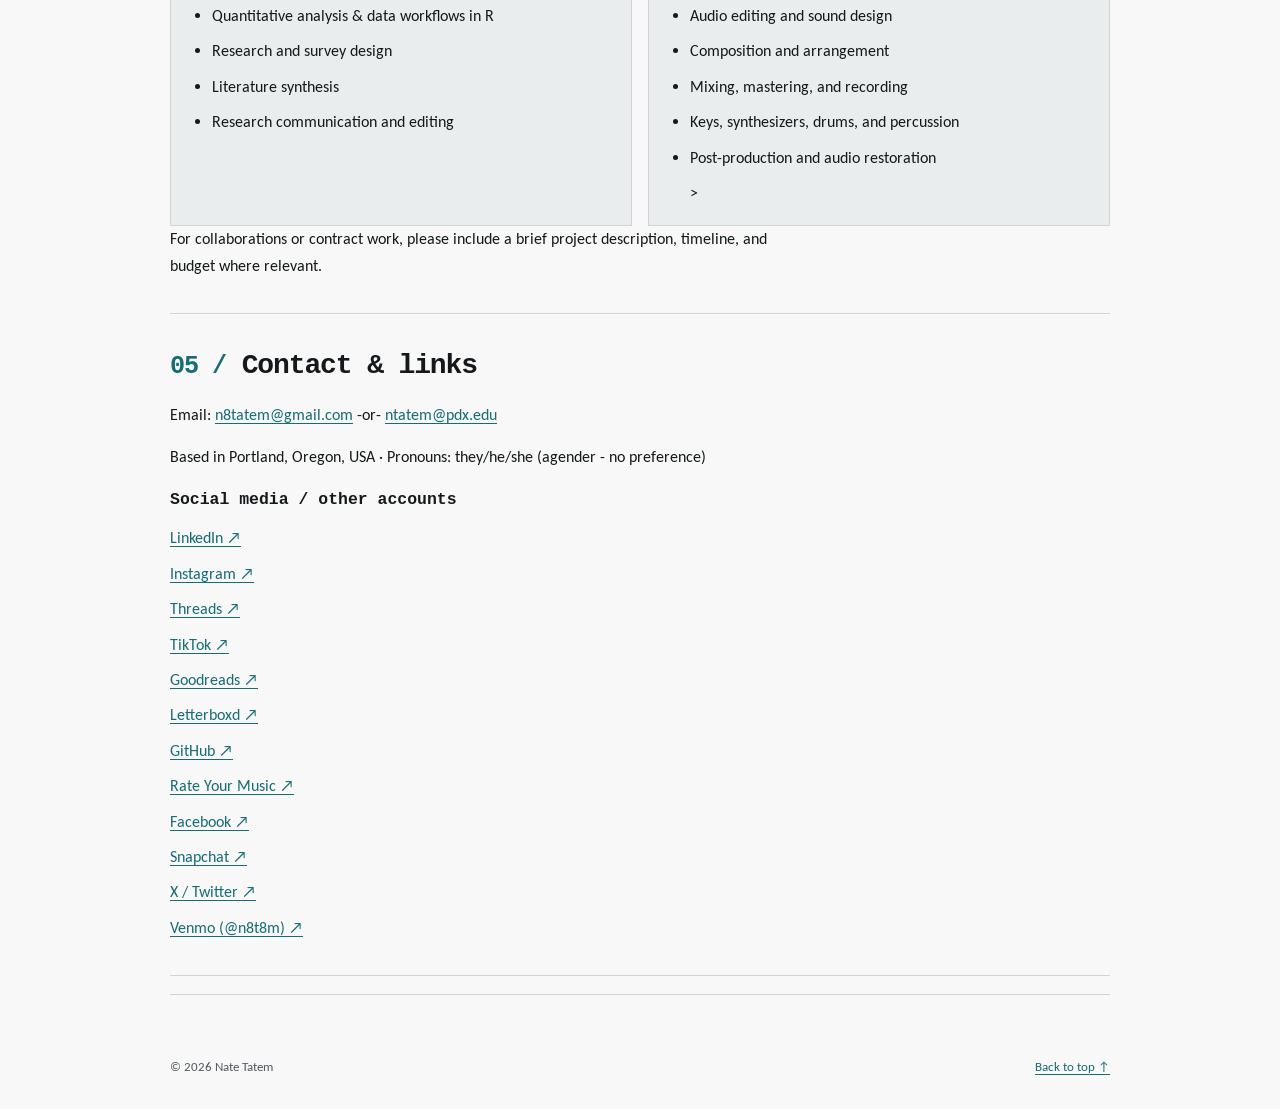
==== commit 6689d825: "Update section titles to uppercase" ====
--- a/index.html
+++ b/index.html
@@ -37,7 +37,7 @@
   <main id="main" class="wrap">
     <!-- 01: RESEARCH -->
     <section id="research" class="section">
-      <h2><span class="section-number">01 /</span> Sociology &amp; research</h2>
+      <h2><span class="section-number">01 /</span> SOCIOLOGY &amp; RESEARCH</h2>
       <p>My academic motivations center on material injustice, institutional harm, and the social production of knowledge.</p>
       <p>Current 1st-year student in the <a href="https://www.pdx.edu/sociology/graduate-students">Sociology Ph.D. program at Portland State University ↗</a>.</p>
       <p>B.A. in Sociology with a Certificate in Social Science Data Analysis at Western Washington University (2024).</p>
@@ -78,7 +78,7 @@
 
     <!-- 02: MUSIC -->
     <section id="music" class="section">
-      <h2><span class="section-number">02 /</span> Music &amp; audio</h2>
+      <h2><span class="section-number">02 /</span> MUSIC &amp; AUDIO</h2>
       <p>I am a musician, producer, and audio engineer. My creative practice spans composition/arrangement, experimental sound design, live performance, and studio recording. I play drum set, percussion, keyboards, and synthesizers.</p>
       <p>My solo music draws on film and video game soundtracks, ambient and electronic music, and conceptual storytelling. Explore selected solo releases and collaborations below; the <a href="https://n8t8m.bandcamp.com/">full solo catalog is on Bandcamp ↗</a>.</p>
       <h3>Solo albums &amp; projects</h3>
@@ -140,24 +140,24 @@
 
     <!-- 03: VISUAL ART -->
     <section id="visual" class="section">
-      <h2><span class="section-number">03 /</span> Visual art</h2>
-      <div class="panel">
-        <p>Digital and physical art, photography, and visual experiments. Portfolio updates pending. For now, see instagram and album artworks.</p>
-        <p>For artwork or collaboration inquiries, <a href="mailto:n8tatem@gmail.com">send me an email ↗</a>.</p>
+      <h2><span class="section-number">03 /</span> VISUAL ART</h2>
+      <div class="panel">
+        <p>Digital and physical art, photography, and visual experiments. Portfolio updates pending (for now, see instagram and album artworks).</p>
+        <p>For artwork or collaboration inquiries, see contact info.</p>
       </div>
     </section>
 
     <!-- 04: SERVICES -->
     <section id="services" class="section">
-      <h2><span class="section-number">04 /</span> Services &amp; collaborations</h2>
+      <h2><span class="section-number">04 /</span> SERVICES &amp; COLLABORATIONS</h2>
       <div class="columns">
         <div class="panel">
           <h3>Research</h3>
-          <ul><li>Quantitative analysis in R</li><li>Research design and data workflows</li><li>Literature synthesis</li><li>Editing and research communication</li></ul>
+          <ul><li>Quantitative analysis & data workflows in R </li><li>Research and survey design</li><li>Literature synthesis</li><li>Research communication and editing</li></ul>
         </div>
         <div class="panel">
           <h3>Music &amp; audio</h3>
-          <ul><li>Audio editing and sound design</li><li>Composition and arrangement</li><li>Mixing, mastering, and recording</li><li>Keys, synthesizers, drums, and percussion</li></ul>
+          <ul><li>Audio editing and sound design</li><li>Composition and arrangement</li><li>Mixing, mastering, and recording</li><li>Keys, synthesizers, drums, and percussion</li><li>Post-production and audio restoration</li>></ul>
         </div>
       </div>
       <p>For collaborations or contract work, please include a brief project description, timeline, and budget where relevant.</p>
@@ -166,8 +166,8 @@
     <!-- 05: CONTACT & LINKS -->
     <section id="contact" class="section">
       <h2><span class="section-number">05 /</span> Contact &amp; links</h2>
+      <p>Email: <a href="mailto:n8tatem@gmail.com">n8tatem@gmail.com</a> -or- <a href="mailto:ntatem@pdx.edu">ntatem@pdx.edu</a></p>
       <p>Based in Portland, Oregon, USA · Pronouns: they/he/she (agender - no preference)</p>
-      <p>Email: <a href="mailto:n8tatem@gmail.com">n8tatem@gmail.com</a> -or- <a href="mailto:ntatem@pdx.edu">ntatem@pdx.edu</a></p>
       <div class="columns">
         <div>
           <h3>Social media / other accounts</h3>
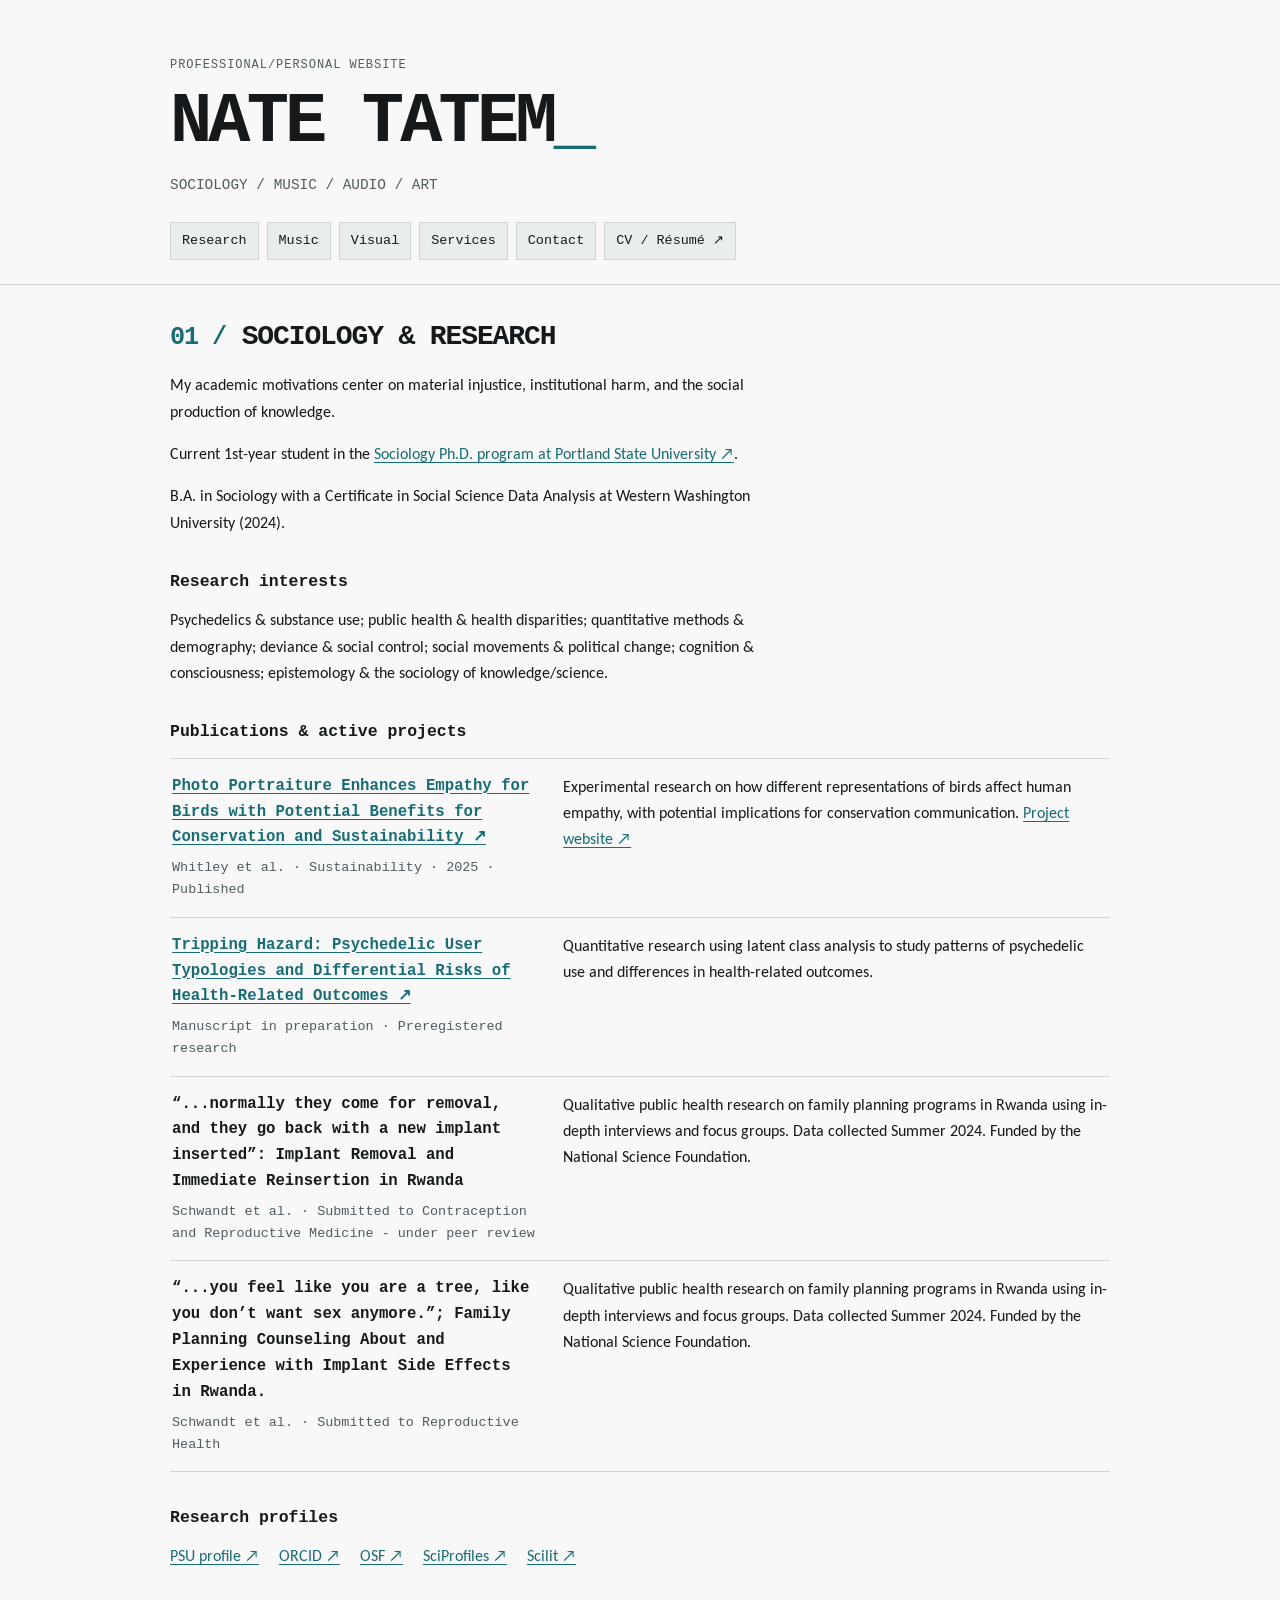
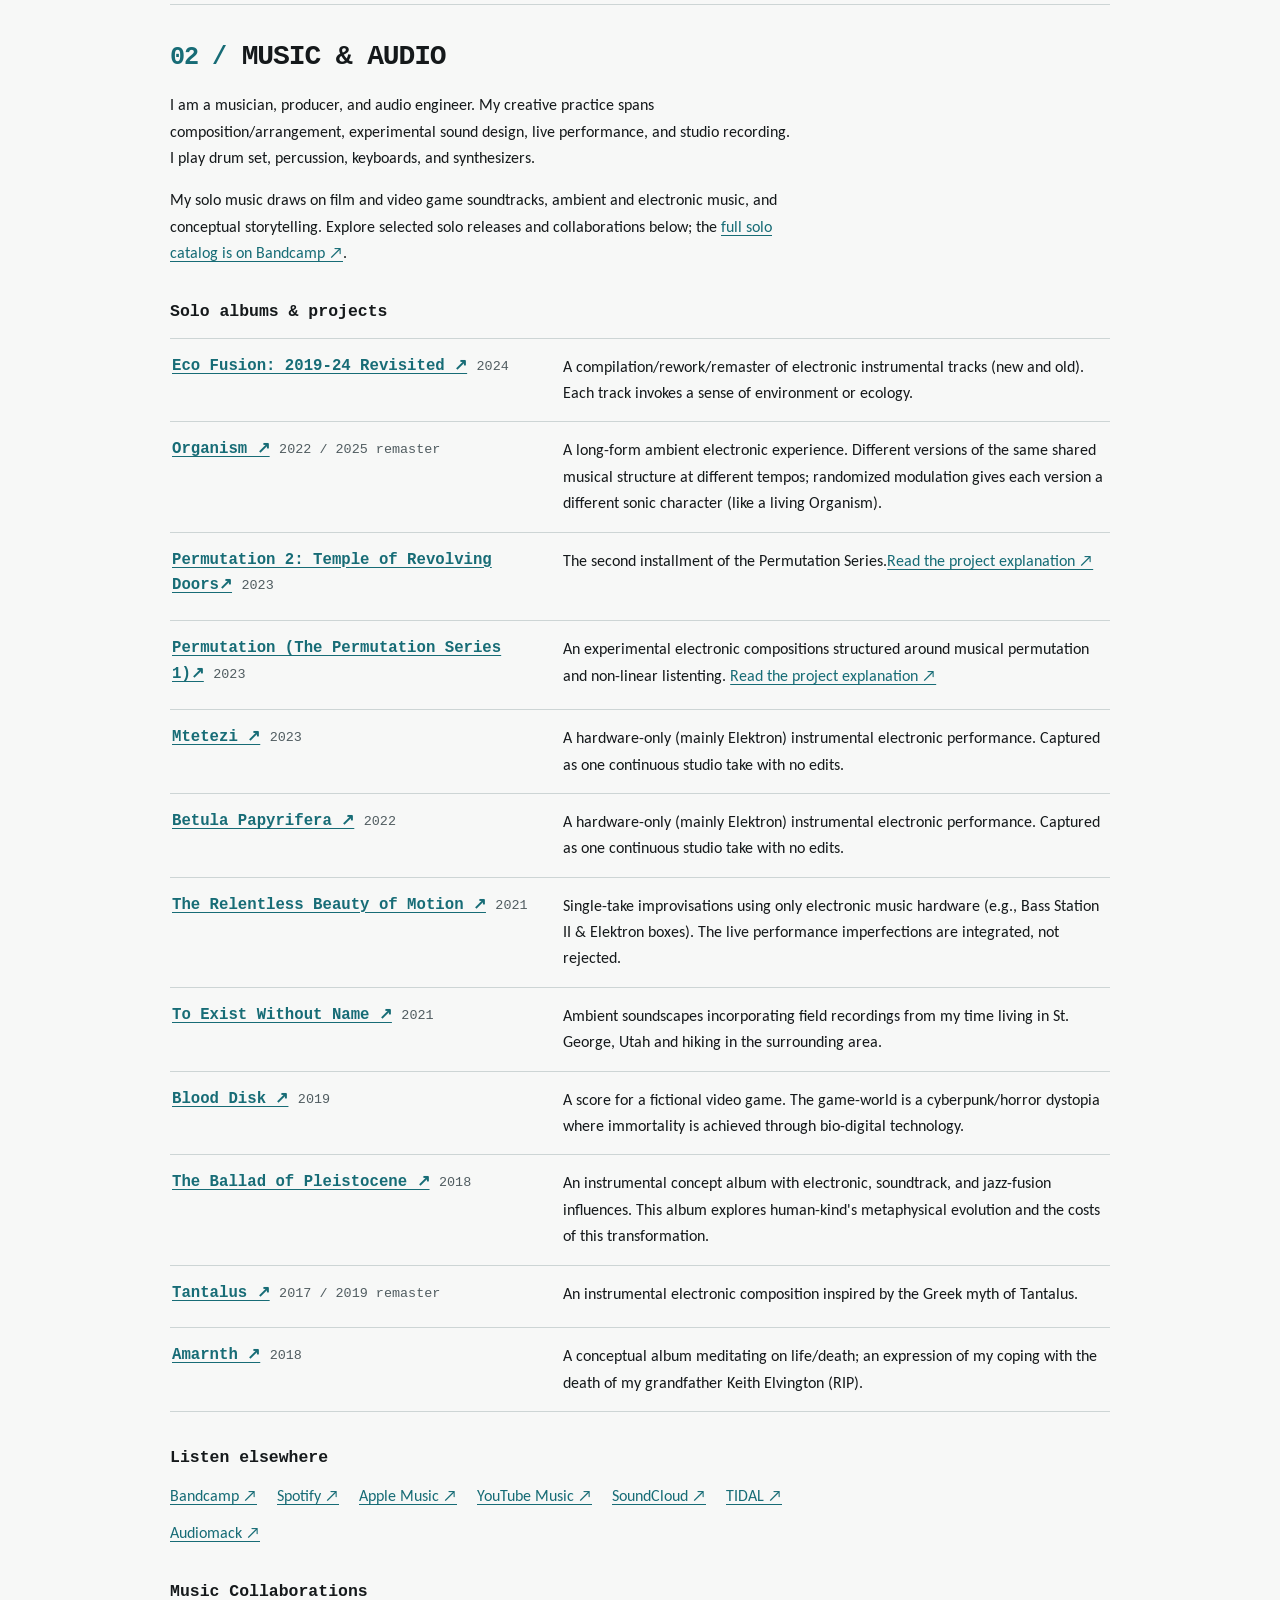
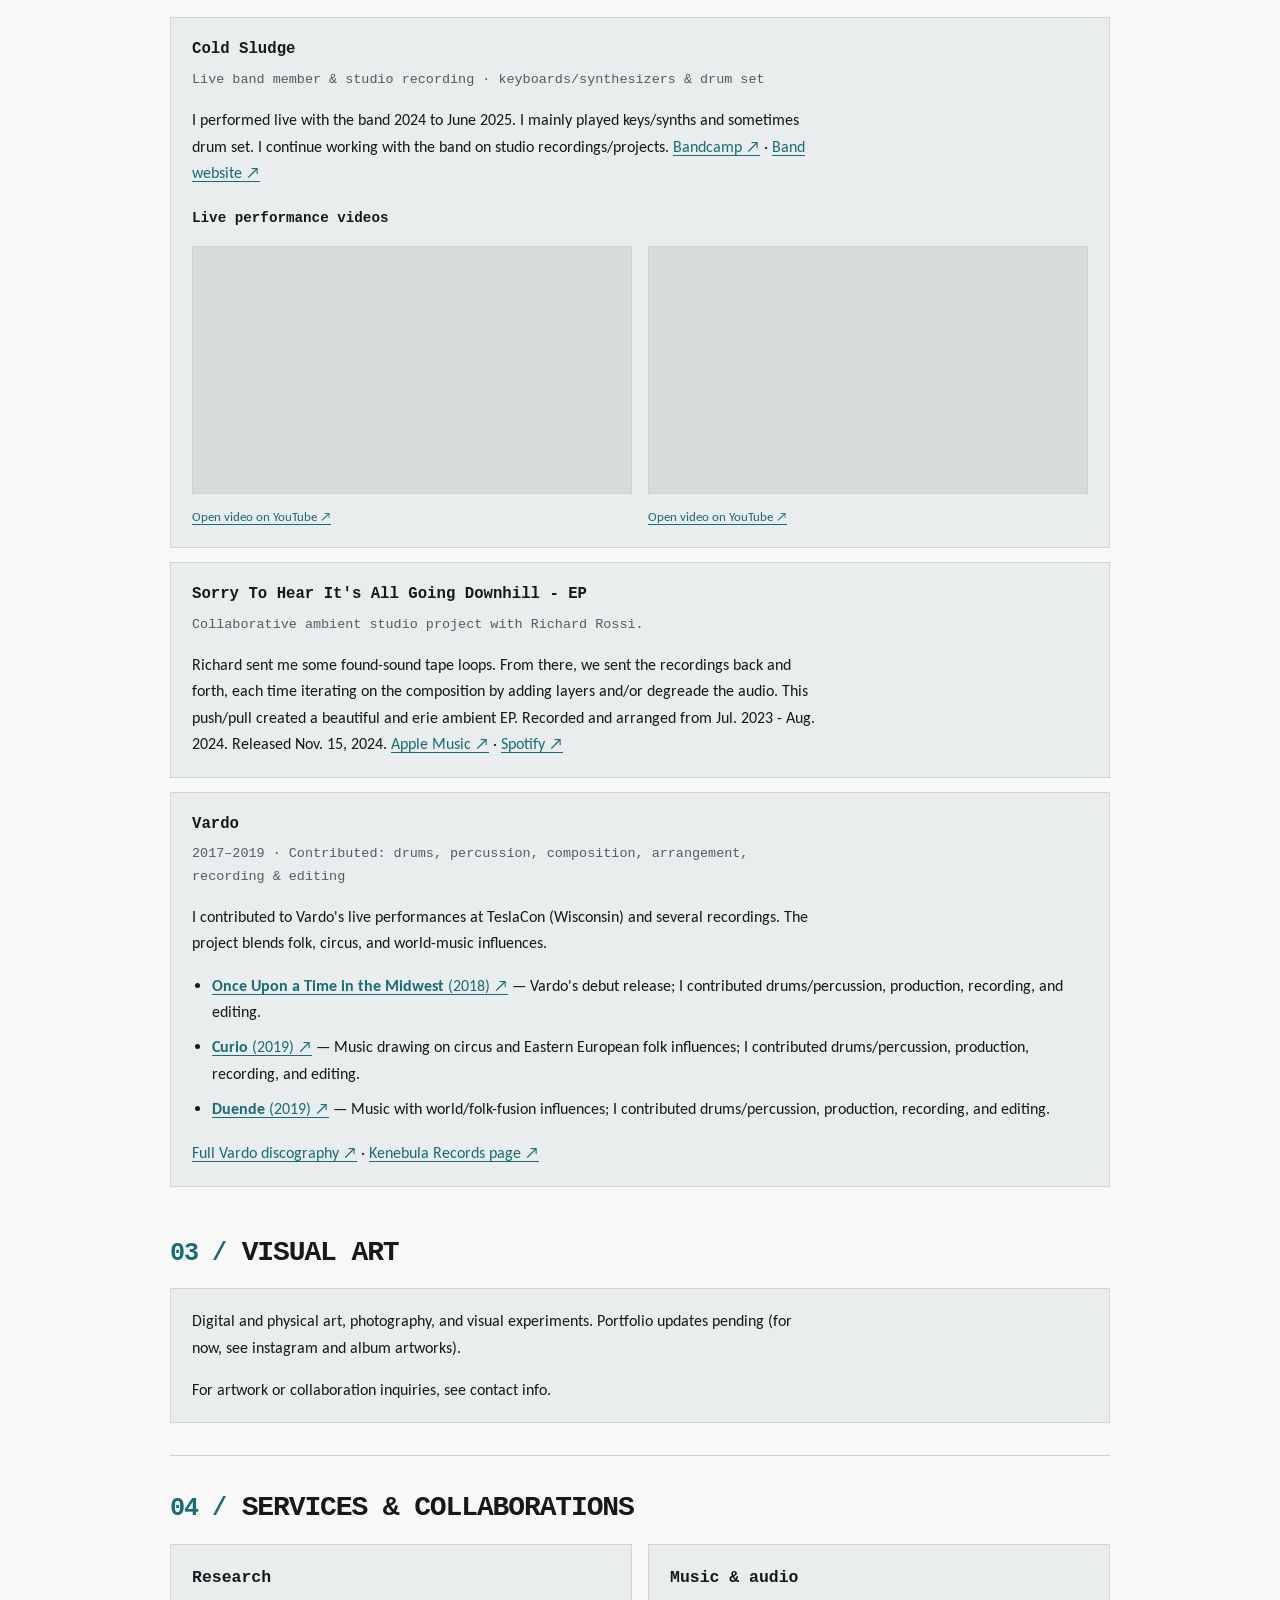
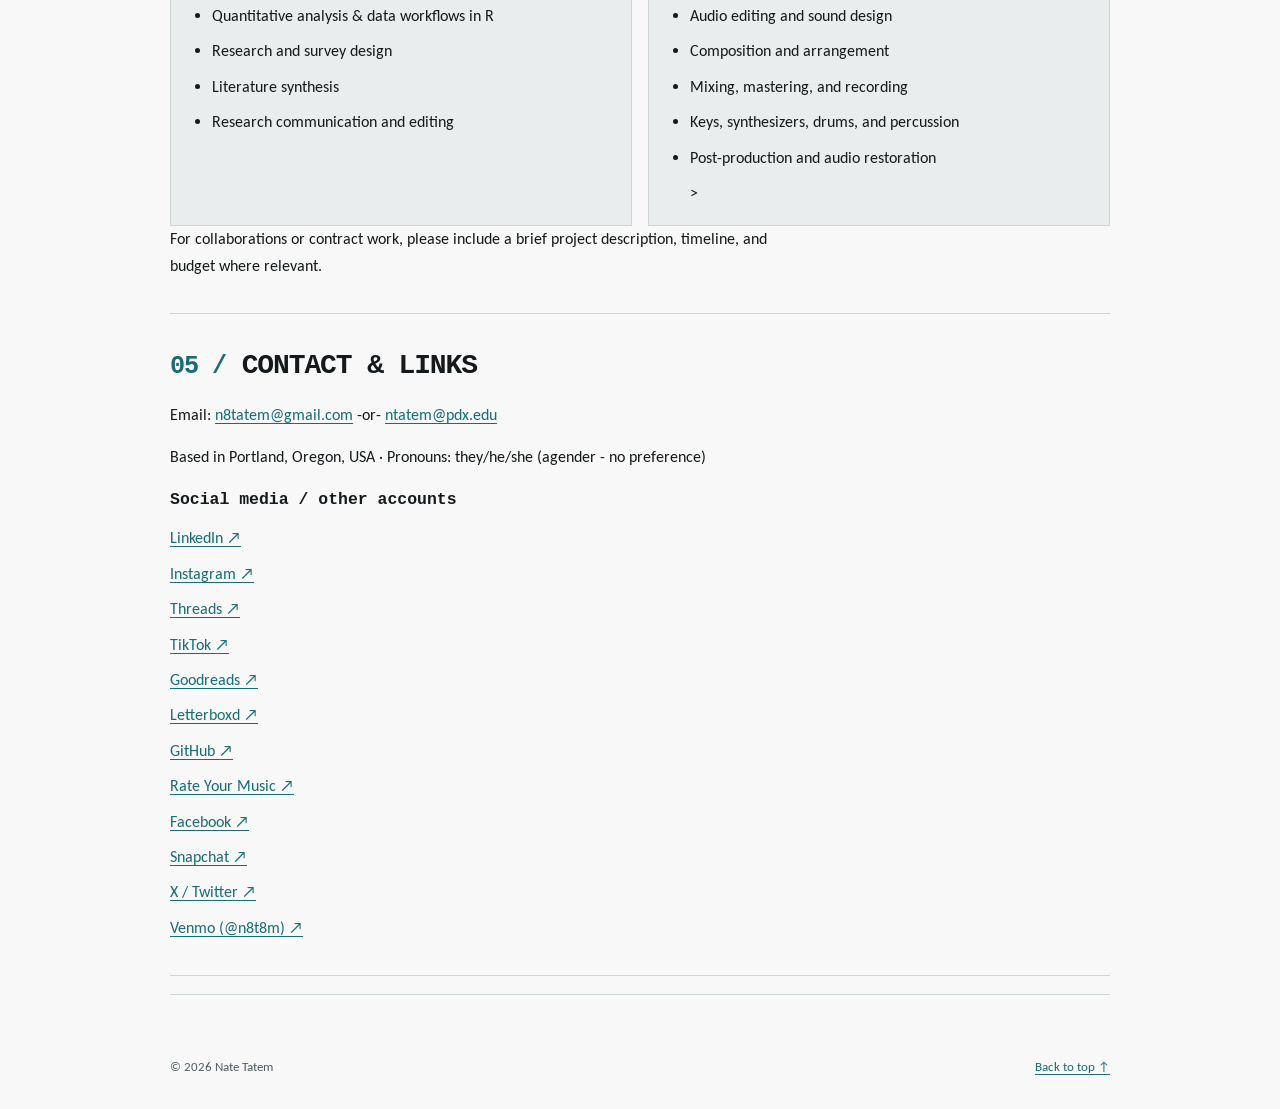
==== commit 0c0589db: "Update contact section heading to uppercase" ====
--- a/index.html
+++ b/index.html
@@ -165,7 +165,7 @@
 
     <!-- 05: CONTACT & LINKS -->
     <section id="contact" class="section">
-      <h2><span class="section-number">05 /</span> Contact &amp; links</h2>
+      <h2><span class="section-number">05 /</span> CONTACT &amp; LINKS</h2>
       <p>Email: <a href="mailto:n8tatem@gmail.com">n8tatem@gmail.com</a> -or- <a href="mailto:ntatem@pdx.edu">ntatem@pdx.edu</a></p>
       <p>Based in Portland, Oregon, USA · Pronouns: they/he/she (agender - no preference)</p>
       <div class="columns">
